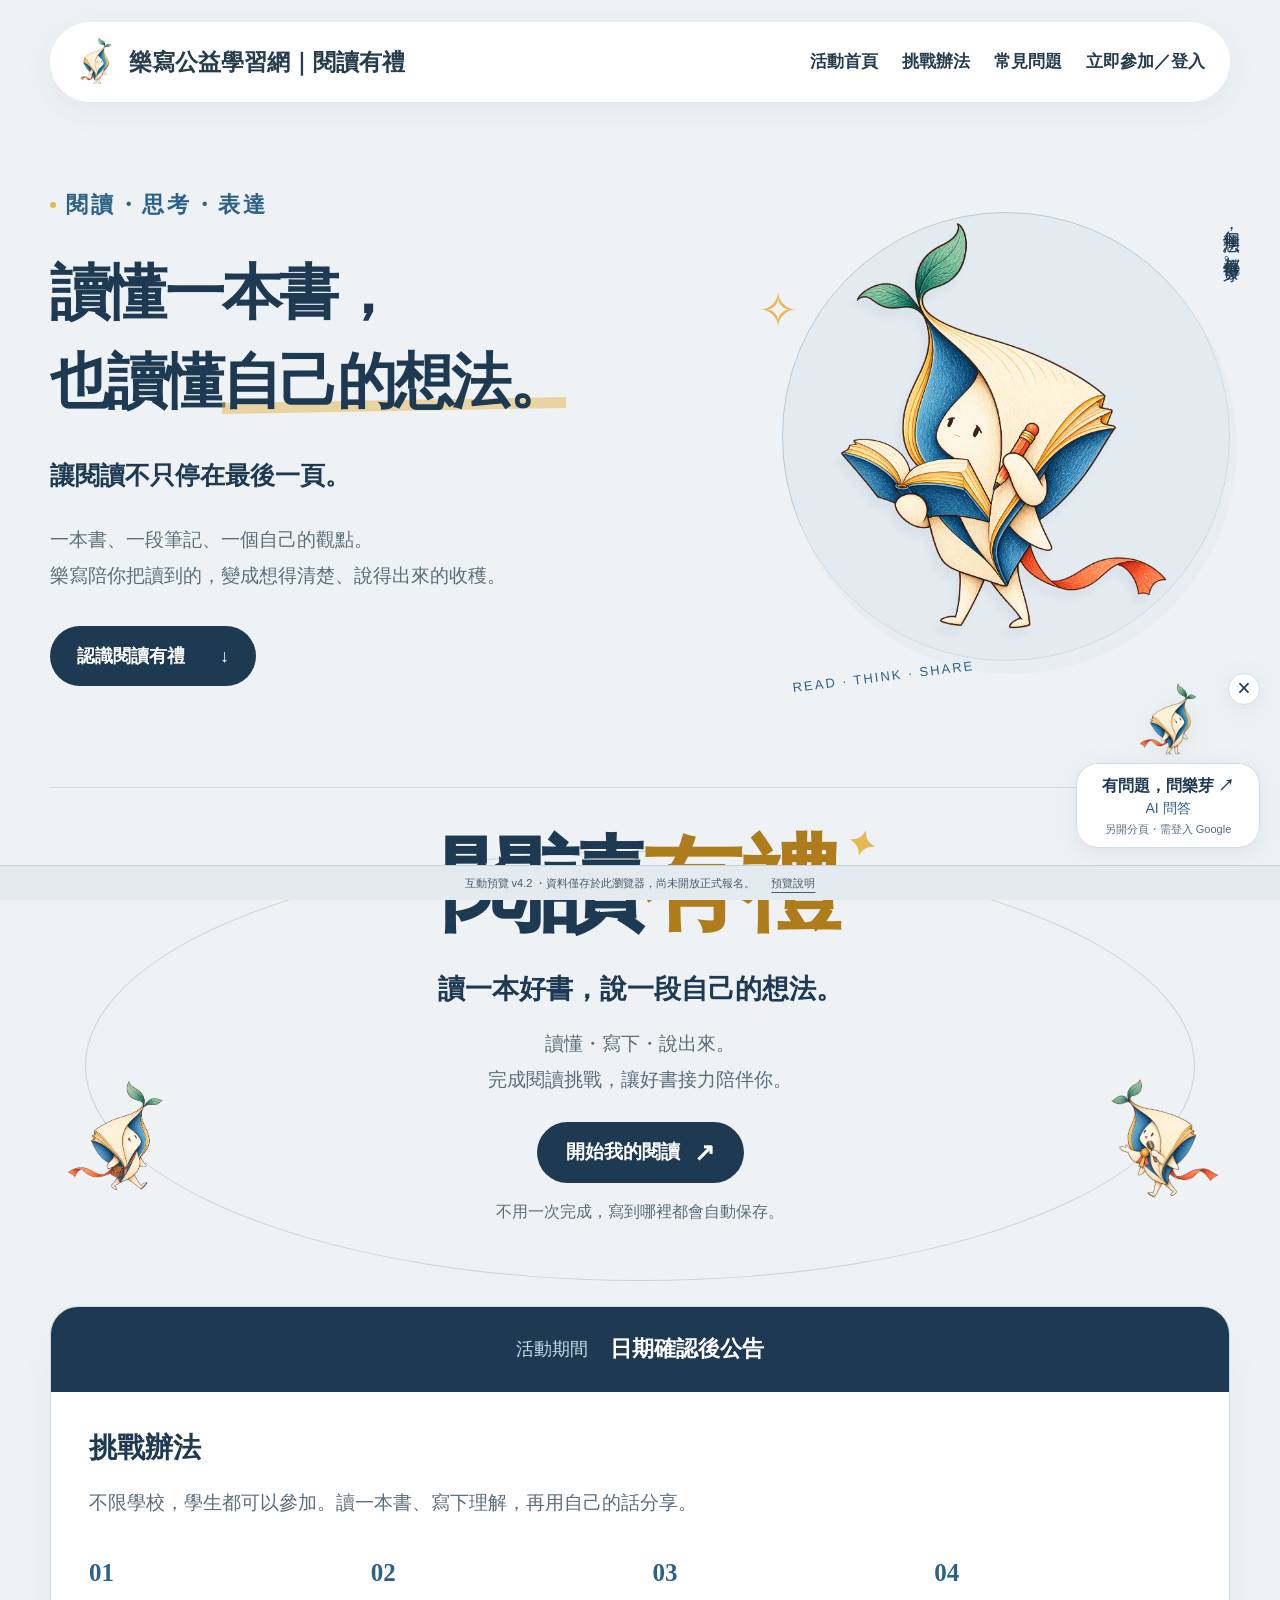
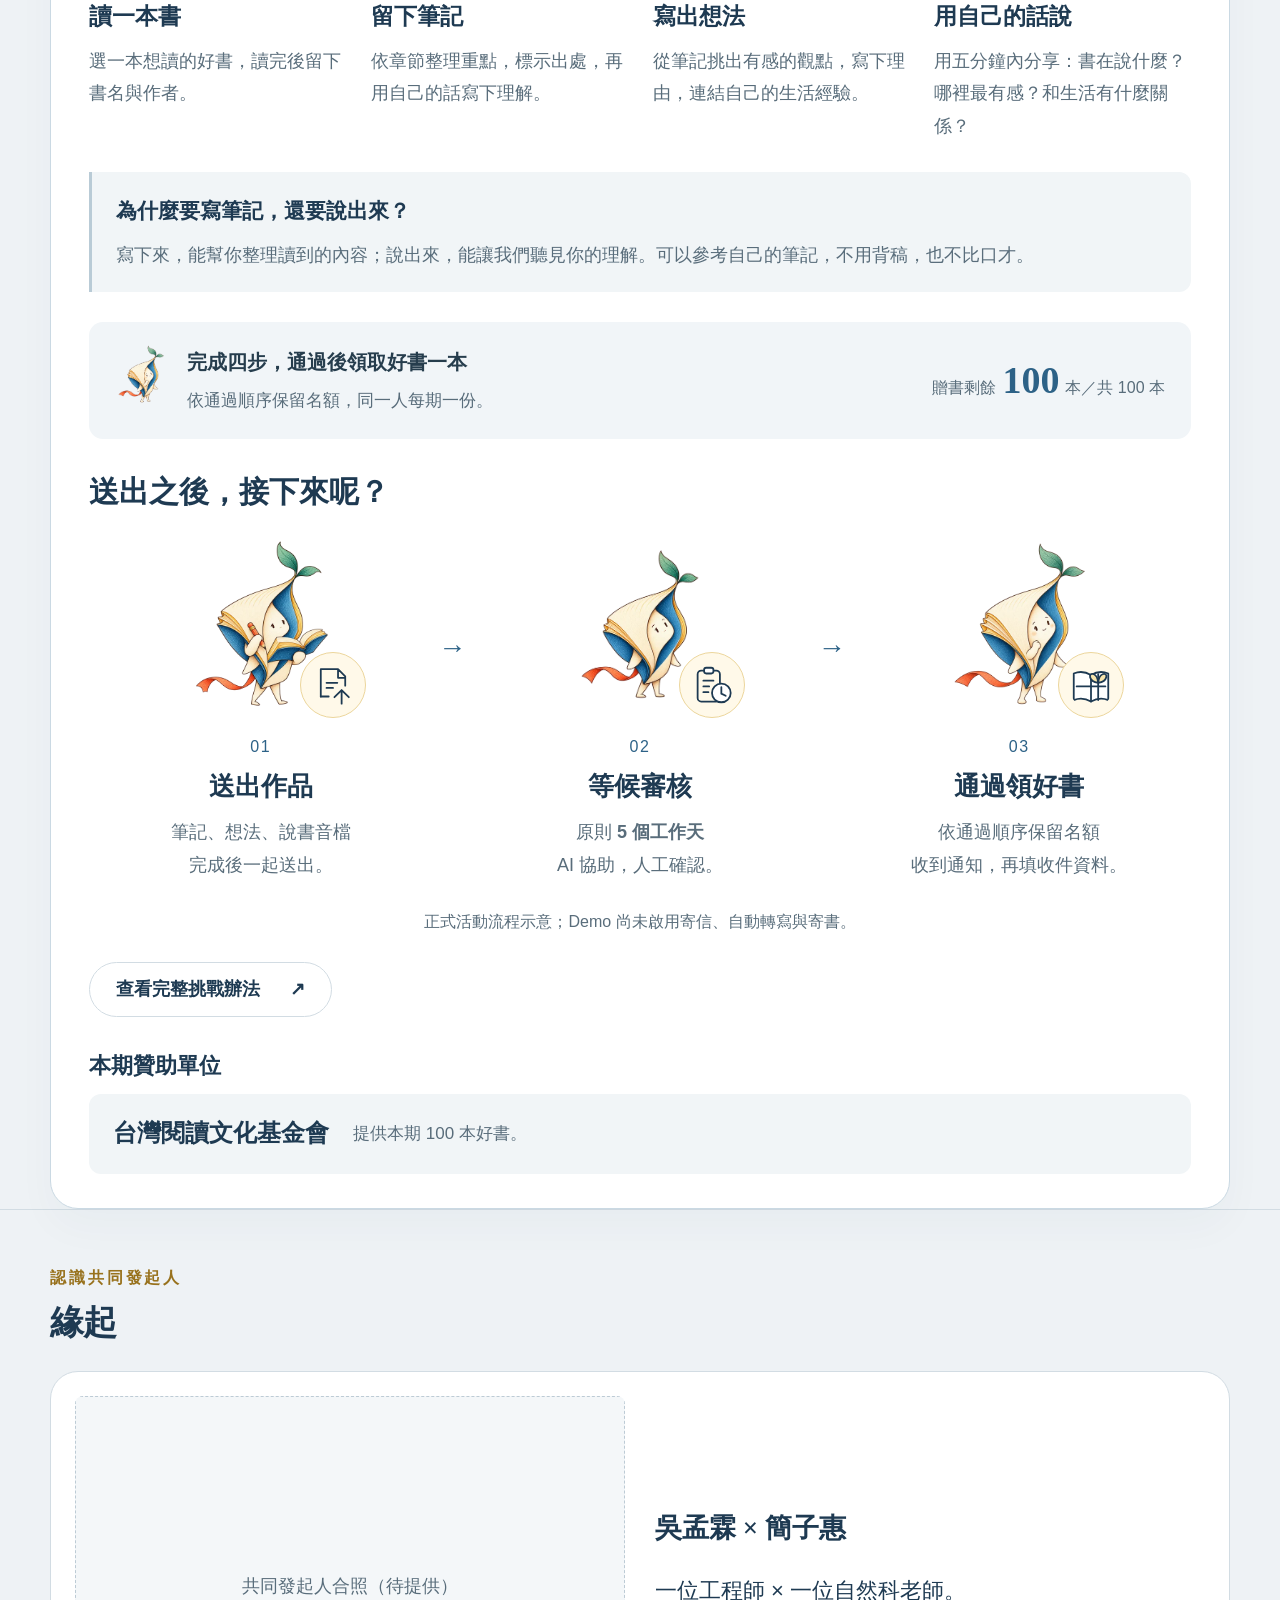
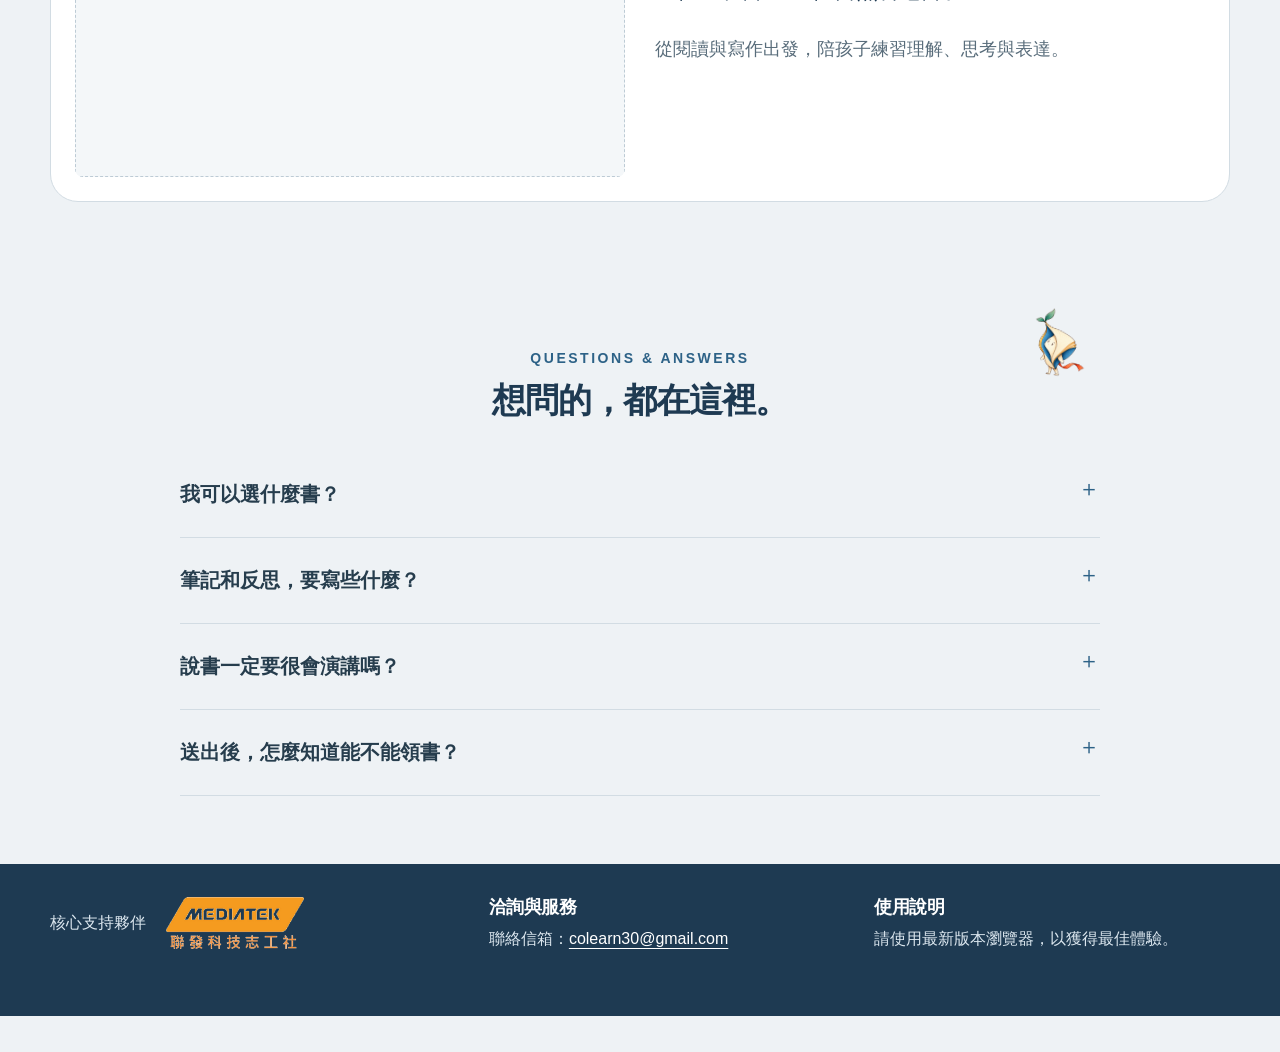
==== index.html @ 11ceb384 "Point Leya help to shared Gemini Gem" ====
<!doctype html><html lang="zh-Hant"><head><meta charset="utf-8"><meta name="viewport" content="width=device-width,initial-scale=1"><meta name="description" content="樂寫公益學習網，陪你讀一本書、留下筆記、整理想法，再用自己的話說出來。"><meta name="theme-color" content="#1E3A52"><title>讀懂一本書，也讀懂自己的想法｜樂寫公益學習網</title><link rel="icon" href="img/leya-front.png"><link rel="stylesheet" href="styles.css"><link rel="stylesheet" href="refinement.css?v=20260924-leya-help"></head><body class="simple-campaign brand-first"><a class="skip" href="#main">跳到主要內容</a><header class="site-header shell"><a class="brand" href="index.html"><img src="img/leya-front.png" alt=""><span class="brand-title">樂寫公益學習網<span class="brand-event">｜閱讀有禮</span></span></a><button class="menu-toggle" aria-controls="main-nav" aria-expanded="false" aria-label="開啟選單"><span></span><span></span></button><nav id="main-nav" aria-label="主要導覽"><a href="index.html">活動首頁</a><a href="challenge-rules.html">挑戰辦法</a><a href="index.html#faq">常見問題</a><a href="my-challenge.html">立即參加／登入</a></nav></header><main id="main" data-campaign>
<section class="brand-hero shell" aria-labelledby="brand-title">
<div class="brand-message"><p class="eyebrow"><span></span>閱讀・思考・表達</p>
<h1 id="brand-title"><span>讀懂一本書，</span><span>也讀懂<span class="brand-underline">自己的想法。</span></span></h1>
<p class="brand-lead">讓閱讀不只停在最後一頁。</p>
<p class="brand-description">一本書、一段筆記、一個自己的觀點。<br><span class="brand-description-phrase">樂寫陪你把讀到的，</span><span class="brand-description-phrase">變成想得清楚、說得出來的收穫。</span></p>
<a class="btn primary" href="#activity">認識閱讀有禮 <span aria-hidden="true">↓</span></a></div>
<div class="brand-illustration"><span class="brand-orbit" aria-hidden="true"></span><img src="img/notion/companion.png" alt="陪讀樂芽面向左邊，與你一起閱讀、思考"><span class="brand-art-note">每個想法，都值得發芽。</span><span class="brand-spark" aria-hidden="true">✧</span><span class="brand-art-caption">READ · THINK · SHARE</span></div>
</section>
<section class="simple-hero shell" id="activity" aria-labelledby="campaign-title">
<span class="restored-oval" aria-hidden="true"></span><div class="simple-intro">
<h2 id="campaign-title">閱讀<span class="gold-text">有禮</span><span class="title-star" aria-hidden="true">✦</span></h2><p class="hero-tagline" id="campaign-slogan"><span class="slogan-phrase">讀一本好書</span>，<wbr><span class="slogan-phrase">說一段自己的想法。</span></p>
<p class="hero-copy" id="campaign-intro">讀懂・寫下・說出來。完成閱讀挑戰，讓好書接力陪伴你。</p>
<a class="btn primary big" href="my-challenge.html">開始我的閱讀 <span class="arrow-circle" aria-hidden="true">↗</span></a>
<p class="micro"><span class="slogan-phrase">不用一次完成，</span><span class="slogan-phrase">寫到哪裡都會自動保存。</span></p></div>
<img class="simple-mascot" src="img/notion/talk.png" alt="" aria-hidden="true">
<img class="hero-companion" src="img/notion/step.png" alt="" aria-hidden="true">
<div class="activity-board">
<div class="board-period"><span>活動期間</span><strong id="campaign-period">日期確認後公告</strong></div>
<div class="board-main"><section id="how" class="board-section" aria-labelledby="rules-title"><h3 id="rules-title">挑戰辦法</h3><p class="rules-intro">不限學校，學生都可以參加。讀一本書、寫下理解，再用自己的話分享。</p><ol class="simple-steps" id="campaign-steps"><li><b>01</b><h4>讀一本書</h4><p>選一本想讀的好書，讀完後留下書名與作者。</p></li><li><b>02</b><h4>留下筆記</h4><p>依章節整理重點，標示出處，再用自己的話寫下理解。</p></li><li><b>03</b><h4>寫出想法</h4><p>從筆記挑出有感的觀點，寫下理由，連結自己的生活經驗。</p></li><li><b>04</b><h4>用自己的話說</h4><p>用五分鐘內分享：書在說什麼？哪裡最有感？和生活有什麼關係？</p></li></ol><aside class="reading-purpose"><h4>為什麼要寫筆記，還要說出來？</h4><p>寫下來，能幫你整理讀到的內容；說出來，能讓我們聽見你的理解。可以參考自己的筆記，不用背稿，也不比口才。</p></aside></section>
<div class="gift-line"><img class="gift-leya" src="img/notion/cheer.png" alt="" aria-hidden="true" loading="lazy"><div><strong>完成四步，通過後領取<span id="campaign-gift">好書一本</span></strong><p>依通過順序保留名額，同一人每期一份。</p></div><div class="gift-count" aria-live="polite" aria-atomic="true"><span>贈書剩餘</span><strong id="campaign-remaining" data-book-remaining>—</strong><span>本／共 <span id="campaign-capacity">—</span> 本</span></div></div>

<div class="challenge-terms" aria-label="審核、贈書與公平規則">
<section class="review-journey" aria-labelledby="journey-title"><h3 id="journey-title">送出之後，接下來呢？</h3>
<ol class="review-flow">
<li><div class="review-art"><img src="img/notion/companion-flow.webp" alt="" loading="eager" decoding="async"><svg class="review-symbol" viewBox="0 0 64 64" aria-hidden="true" fill="none" stroke="currentColor" stroke-width="2.5" stroke-linecap="round" stroke-linejoin="round"><path d="M15 48V10h24l10 10v13M39 10v12h10M23 29h15M23 36h9"/><path d="M34 49l10-10 10 10M44 39v19"/><path d="M15 48h11"/></svg></div><span class="review-number">01</span><h4>送出作品</h4><p>筆記、想法、說書音檔<br>完成後一起送出。</p></li>
<li><div class="review-art"><img src="img/notion/curious-flow.webp" alt="" loading="eager" decoding="async"><svg class="review-symbol" viewBox="0 0 64 64" aria-hidden="true" fill="none" stroke="currentColor" stroke-width="2.5" stroke-linecap="round" stroke-linejoin="round"><rect x="12" y="12" width="31" height="43" rx="5"/><rect x="21" y="8" width="13" height="8" rx="3" fill="#fff"/><path d="M20 26h14M20 34h8M20 42h7"/><circle cx="45" cy="43" r="13" fill="#fff"/><path d="M45 35v9l6 3"/></svg></div><span class="review-number">02</span><h4>等候審核</h4><p>原則 <strong><span id="review-days-summary">5</span> 個工作天</strong><br>AI 協助，人工確認。</p></li>
<li><div class="review-art"><img src="img/notion/cheer-flow.webp" alt="" loading="eager" decoding="async"><svg class="review-symbol" viewBox="0 0 64 64" aria-hidden="true" fill="none" stroke="currentColor" stroke-width="2.5" stroke-linecap="round" stroke-linejoin="round"><path d="M8 16q12-5 24 2 12-7 24-2v37q-12-5-24 2-12-7-24-2z" fill="#fff"/><path d="M32 18v37M12 34h40M42 17v36"/><path d="M42 29c-14-2-14-15-6-12 5 2 6 12 6 12s1-10 6-12c8-3 8 10-6 12z" fill="#f7e5ac"/></svg></div><span class="review-number">03</span><h4>通過領好書</h4><p>依通過順序保留名額<br>收到通知，再填收件資料。</p></li>
</ol><p id="rules-stock-status" class="quota-full-note" role="status" hidden>本期贈書名額已滿，通過者依序候補。</p>
<p class="terms-preview-note">正式活動流程示意；Demo 尚未啟用寄信、自動轉寫與寄書。</p></section>
<p class="rules-page-link"><a class="btn secondary" href="challenge-rules.html">查看完整挑戰辦法 <span aria-hidden="true">↗</span></a></p>
<section class="terms-section current-sponsor" aria-labelledby="sponsor-heading"><h3 id="sponsor-heading">本期贊助單位</h3><div class="gift-sponsor-card"><h4 id="gift-sponsor-title">台灣閱讀文化基金會</h4><p id="gift-sponsor-description">提供本期 100 本好書。</p><img id="gift-sponsor-logo" alt="本期贈書贊助單位標誌" hidden><div id="gift-sponsor-placeholder" hidden>贊助單位 Logo（待提供）</div></div></section></div>

</div></div></section>
<section class="founders-wrap founder-origin" id="about" aria-labelledby="story-title"><div class="shell"><p class="eyebrow">認識共同發起人</p><h2 id="story-title">緣起</h2><div class="founder-card"><div class="founder-image"><img id="founder-photo" alt="共同發起人合照" hidden><div id="founder-placeholder">共同發起人合照（待提供）</div></div><div class="founder-copy"><h3 class="founder-identity" id="founder-names">吳孟霖 × 簡子惠</h3><p class="story-lead" id="founder-intro">一位工程師 × 一位自然科老師。</p><p class="story-description">從閱讀與寫作出發，陪孩子練習理解、思考與表達。</p></div></div></div></section><section class="simple-faq shell" id="faq"><img class="faq-leya" src="img/notion/curious.png" alt="" aria-hidden="true" loading="lazy"><div class="section-heading centered"><p class="eyebrow">QUESTIONS & ANSWERS</p><h2>想問的，都在這裡。</h2></div>
<details class="faq"><summary>我可以選什麼書？</summary><div><p>先選一本你願意完整閱讀、能整理內容並分享想法的書。正式活動的選書範圍將在開放報名前公告。</p></div></details>
<details class="faq"><summary>筆記和反思，要寫些什麼？</summary><div><p>筆記請標示章節，用自己的話寫出重點；反思則說明你的看法、理由，以及它與生活的連結。重點是內容具體、能看出理解，而不是湊字數。</p></div></details>
<details class="faq"><summary>說書一定要很會演講嗎？</summary><div><p>不用。口述是為了確認你理解自己寫下的內容。可以參考自己的筆記，自然說明這本書在談什麼、你怎麼想，以及為什麼。</p></div></details>
<details class="faq"><summary>送出後，怎麼知道能不能領書？</summary><div><p>點右上方「立即參加／登入」，登入後就能查看結果。通過且取得名額後，才會出現領取資料表；需要補充時，依回饋修改後再次送出。</p><p>目前是流程預覽，尚未開放正式報名或寄送。</p></div></details>
</section></main><footer class="site-footer service-footer"><div class="shell footer-bottom"><div class="footer-brand-block"><span class="sponsor">核心支持夥伴 <img src="img/sponsor-mediatek.png" alt="聯發科技志工社"></span></div><section class="footer-service" aria-label="洽詢與服務"><h2>洽詢與服務</h2><p>聯絡信箱：<a href="mailto:colearn30@gmail.com">colearn30@gmail.com</a></p></section><section class="footer-browser" aria-label="使用說明"><h2>使用說明</h2><p>請使用最新版本瀏覽器，以獲得最佳體驗。</p></section></div></footer><aside class="leya-help" aria-label="樂芽 AI 問答"><button class="leya-help-close" type="button" aria-label="關閉樂芽問答入口">×</button><a href="https://gemini.google.com/gem/1J9F-RK3e5LfOx6elj3UGS3hObWHRdIkw?usp=sharing" target="_blank" rel="noopener noreferrer" aria-label="有問題，問樂芽：AI 問答（另開分頁，需登入 Google）"><img src="img/notion/curious-flow.webp" alt="" width="82" height="96"><span class="leya-help-bubble"><strong>有問題，問樂芽 ↗</strong><span>AI 問答</span><small>另開分頁・需登入 Google</small></span></a></aside><div class="preview-bar">互動預覽 v4.2 <span>・資料僅存於此瀏覽器，尚未開放正式報名。</span><a href="about-preview.html">預覽說明</a></div><div id="toast" class="toast" role="status" aria-live="polite"></div><script src="domain.js" defer></script><script src="campaign-settings.js?v=20260924-leya-help" defer></script><script src="community-settings.js?v=20260924-leya-help" defer></script><script src="app.js?v=20260924-leya-help" defer></script></body></html>
---- styles.css ----
:root{--paper:#eef2f5;--ink:#1e3a52;--blue:#2d6287;--gold:#e6b84f;--text:#263d4d;--muted:#596d7b;--line:#d2dce3;--white:#fff;--pale:#f7f9fa;--radius:22px;--serif:"Songti TC","Noto Serif TC","PMingLiU",serif;--sans:"PingFang TC","Noto Sans TC","Microsoft JhengHei",sans-serif}
*{box-sizing:border-box}html{scroll-behavior:smooth;scroll-padding-top:125px}body{margin:0;background:var(--paper);color:var(--text);font:16px/1.8 var(--sans);padding-bottom:36px}a{color:inherit;text-underline-offset:5px}button,input,textarea,select{font:inherit}button,a,input,textarea,select,summary{-webkit-tap-highlight-color:transparent}button{cursor:pointer}button:disabled{cursor:not-allowed;opacity:.55}img{display:block;max-width:100%}h1,h2,h3,p{margin:0}h1,h2,h3{color:var(--ink)}h1,h2{font-family:var(--serif);font-weight:800;line-height:1.38}h1{font-size:clamp(36px,4.9vw,64px);letter-spacing:-.045em}h2{font-size:clamp(28px,3vw,40px);letter-spacing:-.03em}h3{font-size:20px;line-height:1.6}p+p{margin-top:14px}p{color:var(--muted)}.shell{width:min(1180px,calc(100% - 64px));margin-inline:auto}.narrow{max-width:860px}.skip{position:fixed;left:16px;top:-100px;background:var(--ink);color:white;padding:10px;z-index:100}.skip:focus{top:12px}:focus-visible{outline:3px solid #b27c10;outline-offset:4px} [hidden]{display:none!important}.site-header{position:relative;z-index:20;margin-top:22px;padding:12px 26px;display:flex;align-items:center;justify-content:space-between;gap:20px;background:rgba(255,255,255,.96);border:1px solid #fff;border-radius:80px;box-shadow:0 8px 32px #243a5110}.brand{display:flex;align-items:center;gap:12px;text-decoration:none;font-family:var(--serif);font-size:26px;font-weight:800;line-height:1.3;white-space:nowrap}.brand img{width:42px;height:54px;object-fit:contain}.brand-small{font-family:var(--sans);font-size:14px;font-weight:500;display:inline-block;margin-left:10px;letter-spacing:.06em}#main-nav{display:flex;align-items:center;gap:30px}#main-nav a{text-decoration:none;font-size:14px;font-weight:600;white-space:nowrap}#main-nav a:hover,#main-nav a[aria-current]{color:var(--blue)}#main-nav a[aria-current]:not(.nav-cta)::after{content:"";display:block;width:18px;height:3px;background:var(--gold);margin:3px auto -6px;border-radius:3px}#main-nav .nav-cta{padding:12px 22px;border-radius:40px;background:var(--ink);color:white;display:flex;gap:26px;align-items:center}.menu-toggle{display:none;border:0;background:var(--paper);border-radius:50%;width:44px;height:44px;padding:13px}.menu-toggle span{display:block;height:2px;width:18px;background:var(--ink);margin:5px 0}.eyebrow{font-family:var(--sans);font-size:11px;font-weight:700;letter-spacing:.18em;line-height:1.6;color:var(--blue);margin-bottom:22px;display:flex;align-items:center;gap:10px}.eyebrow>span:empty{width:6px;height:6px;border-radius:50%;background:var(--gold)}.home-hero{display:grid;grid-template-columns:1.15fr 1fr;gap:36px;align-items:center;min-height:645px;padding-block:68px 74px}.home-hero h1{margin-bottom:24px}.brush{position:relative;white-space:nowrap}.brush::after{content:"";position:absolute;left:0;right:0;bottom:2px;height:12px;background:var(--gold);opacity:.45;z-index:-1;transform:rotate(-1deg)}.lead{font-size:22px;color:var(--ink);margin-bottom:18px;font-weight:500}.intro{font-size:15px;line-height:2}.actions{display:flex;flex-wrap:wrap;align-items:center;gap:22px;margin-top:30px}.btn{display:inline-flex;align-items:center;justify-content:center;gap:30px;min-height:52px;padding:13px 26px;border:1px solid transparent;border-radius:40px;font-size:15px;line-height:1.5;text-decoration:none;font-weight:650;transition:background .18s,transform .18s}.btn:hover:not(:disabled){transform:translateY(-2px)}.primary{background:var(--ink);color:#fff}.primary:hover{background:var(--blue)}.secondary{background:white;border-color:var(--line);color:var(--ink)}.text-link{font-size:14px;font-weight:600;text-decoration:none;border-bottom:1px solid #9aadb9;padding-bottom:3px;display:inline-block}.hero-art{position:relative;isolation:isolate;min-height:455px;display:flex;align-items:center;justify-content:center}.hero-art>img{width:342px;max-height:450px;object-fit:contain;transform:rotate(-6deg);z-index:2;filter:drop-shadow(10px 18px 4px #1e3a520d)}.orbit{position:absolute;border-radius:50%;z-index:-1}.orbit-one{background:#e3ebf0;width:410px;height:410px;bottom:16px;right:10px}.orbit-two{width:385px;height:385px;border:1px solid #b9cbd6;right:32px;top:28px;transform:rotate(-15deg)}.art-label{position:absolute;right:0;top:24px;font-size:13px;letter-spacing:.08em;writing-mode:vertical-rl}.art-stamp{position:absolute;left:28px;bottom:0;font-size:10px;letter-spacing:.2em;color:var(--blue);transform:rotate(-7deg)}.spark{color:var(--gold);font-size:42px;position:absolute}.s1{left:20px;top:50px}.s2{right:30px;bottom:44px;font-size:24px}.belief-strip{background:var(--ink);color:white;padding:22px 0;font-size:14px;letter-spacing:.04em}.belief-strip .shell{display:flex;justify-content:space-between;gap:24px}.belief-strip i{font-style:normal;color:var(--gold);margin:0 15px}.section{padding-block:88px}.section-heading{display:flex;align-items:flex-end;justify-content:space-between;gap:40px;margin-bottom:40px}.section-heading p:not(.eyebrow){font-size:15px}.section-heading .eyebrow{margin-bottom:14px}.value-grid{display:grid;grid-template-columns:repeat(3,1fr);gap:32px}.value-grid article{padding:28px 0 10px;border-top:1px solid #bdccd7}.value-grid article>span{font-family:var(--serif);font-size:18px;color:var(--blue)}.value-grid h3{margin:18px 0 10px;font-family:var(--serif);font-size:26px}.value-grid p{font-size:15px;max-width:300px}.feature-wrap{background:#fff;padding:40px 0}.feature{display:grid;grid-template-columns:1fr 1.1fr;align-items:center;gap:70px}.feature h2{margin-bottom:22px}.feature p:not(.eyebrow){max-width:530px;margin-bottom:26px}.feature-art{height:370px;position:relative;display:flex;justify-content:center;align-items:center;background:var(--paper);border-radius:50% 50% 40% 40%;margin:22px 40px}.feature-art img{height:320px;width:auto;object-fit:contain}.small-seal{position:absolute;right:-20px;bottom:22px;background:var(--gold);color:var(--ink);font-family:var(--serif);line-height:1.6;border-radius:50%;padding:20px;font-size:15px;transform:rotate(10deg)}.origin{display:grid;grid-template-columns:1fr 1.2fr;gap:65px}.origin .large-copy{color:var(--ink);font-size:24px;font-family:var(--serif);line-height:1.8}.origin .text-link{margin-top:24px}.site-footer{background:var(--ink);color:#fff;padding:44px 0 24px}.footer-top{display:flex;justify-content:space-between;gap:40px;padding-bottom:35px}.footer-brand{font-size:22px}.footer-top p{color:#c6d2dc;font-size:13px;margin-top:12px}.footer-links{display:grid;grid-template-columns:repeat(2,auto);gap:10px 28px;align-content:center;font-size:13px}.footer-links a{text-decoration:none;color:#d7e0e7}.footer-bottom{border-top:1px solid #ffffff25;padding-top:22px;display:flex;justify-content:space-between;align-items:center;font-size:11px;color:#c6d2dc;gap:20px}.sponsor{display:flex;align-items:center;gap:14px}.sponsor img{width:90px;max-height:38px;object-fit:contain;background:#fff;border-radius:4px;padding:4px}.preview-bar{position:fixed;bottom:0;left:0;right:0;z-index:40;background:#e4ebf0;border-top:1px solid #c2d0da;color:#475b6a;text-align:center;font-size:11px;padding:7px 16px}.preview-bar a{margin-left:16px}.campaign-hero{position:relative;isolation:isolate;text-align:center;min-height:620px;padding-block:66px 58px;overflow:hidden}.campaign-center{position:relative;z-index:3}.campaign-center .eyebrow{justify-content:center}.campaign-hero h1{font-family:var(--serif);font-size:clamp(72px,9vw,122px);line-height:1.22;letter-spacing:.02em;color:var(--ink);position:relative;display:inline-block}.gold-text{color:#aa7820}.title-star{position:absolute;font-family:var(--sans);color:var(--gold);font-size:38px;right:-38px;top:0;transform:rotate(16deg)}.campaign-tagline{font-size:26px;font-weight:650;color:var(--ink);margin-top:20px!important}.campaign-intro{font-size:15px;margin-top:15px!important;line-height:1.9}.big{font-size:17px;min-height:62px;padding:15px 30px;gap:45px}.campaign-center .btn{margin-top:26px}.arrow-circle{border-radius:50%;background:#fff;color:var(--ink);width:29px;height:29px;display:grid;place-items:center}.micro{font-size:12px;margin-top:14px!important}.campaign-character{position:absolute;width:200px;bottom:50px;z-index:1;filter:drop-shadow(0 10px 0 #233e530a)}.campaign-character.left{left:15px;transform:rotate(-9deg);width:205px}.campaign-character.right{right:10px;transform:rotate(8deg);width:210px}.campaign-ring{position:absolute;bottom:10px;left:50%;transform:translateX(-50%);width:800px;height:550px;border:1px solid #ccd8e0;border-radius:50%;z-index:-1;background:radial-gradient(ellipse at center,#fff5 0%,transparent 65%)}.section-nav{border-top:1px solid var(--line);border-bottom:1px solid var(--line);display:flex;align-items:center;justify-content:center;gap:0;padding:17px 0}.section-nav a{text-decoration:none;font-size:14px;font-weight:600;padding:0 45px;border-right:1px solid var(--line)}.section-nav a:last-child{border:0}.centered{display:block;text-align:center}.centered .eyebrow{justify-content:center}.centered p{margin-top:12px}.reading-steps{padding:0;margin:48px 0 30px;list-style:none;display:grid;grid-template-columns:repeat(4,1fr);gap:20px}.reading-steps li{background:white;padding:28px 24px;border-radius:var(--radius);position:relative;box-shadow:0 5px 20px #1e3a5204}.step-number{font:15px var(--serif);color:#627d91;position:absolute;right:22px;top:22px}.step-icon{width:48px;height:48px;background:#edf2f5;border-radius:50%;display:grid;place-items:center;font-size:26px;color:var(--blue);margin-bottom:22px}.reading-steps li:last-child .step-icon{background:#faf0d9;color:#997019}.reading-steps h3{font-family:var(--serif);font-size:23px;margin-bottom:12px}.reading-steps p{font-size:14px}.flow-finish{display:flex;justify-content:center;align-items:center;gap:20px;color:var(--muted);font-size:14px}.flow-finish b{font-weight:400;color:#91a5b4}.finish-gift{color:var(--ink);background:#f6e7bd;padding:6px 16px;border-radius:30px;font-weight:600}.rules-wrap{background:#e4ebf0;padding:64px 0}.rules-card{background:white;border-radius:26px;overflow:hidden;box-shadow:0 8px 35px #1e3a5205}.rules-head{padding:36px 42px;background:var(--ink);display:flex;justify-content:space-between;align-items:center;gap:20px}.rules-head h2{color:white;font-size:32px}.rules-head .eyebrow{color:#adc7d9;margin-bottom:8px}.status-pill{display:inline-block;white-space:nowrap;border:1px solid #a2b6c5;color:var(--ink);font-size:12px;border-radius:30px;padding:5px 14px;font-weight:600}.rules-head .status-pill{color:#f4db9c;border-color:#f4db9c70}.rules-body{padding:38px 42px;display:grid;grid-template-columns:1.15fr 1fr;gap:60px}.rules-body h3{margin-bottom:15px}.rules-body p,.check-list{font-size:14px}.check-list{padding:0;list-style:none;line-height:2.2;margin:20px 0 0}.check-list li:before{content:"✓";margin-right:12px;color:#7f671e;font-weight:700}.activity-meta{margin:0;font-size:14px}.activity-meta>div{display:grid;grid-template-columns:115px 1fr;gap:12px;padding:13px 0;border-bottom:1px solid var(--line)}.activity-meta>div:first-child{padding-top:0}.activity-meta dt{color:var(--muted)}.activity-meta dd{margin:0;font-weight:600}.activity-meta dd span{display:block;font-size:11px;font-weight:400;color:var(--muted);margin-top:3px}.rules-note{margin:0 42px 30px;font-size:12px;border-top:1px solid var(--line);padding-top:20px}.review-grid{display:grid;grid-template-columns:repeat(3,1fr);gap:40px}.review-grid article{border-top:2px solid #cbd8e1;padding-top:22px}.review-grid .label{font-size:12px;color:var(--blue)}.review-grid h3{font-size:19px;margin:17px 0 14px}.review-grid p{font-size:14px}.faq-wrap{background:#fff;padding:80px 0}.faq-layout{display:grid;grid-template-columns:.65fr 1fr;gap:90px}.faq-title img{height:205px;margin:38px 0 0 15px;opacity:.9}.faq-title p:not(.eyebrow){font-size:14px;margin-top:18px}.faq-category{font-size:14px;color:var(--blue);margin:28px 0 5px}.faq-category:first-child{margin-top:0}.faq{border-bottom:1px solid var(--line)}.faq summary{cursor:pointer;list-style:none;padding:20px 34px 20px 0;font-size:15px;font-weight:600;position:relative}.faq summary::-webkit-details-marker{display:none}.faq summary::after{content:"＋";position:absolute;right:0;top:17px;color:var(--blue);font-size:22px;font-weight:400}.faq[open] summary::after{content:"−"}.faq>div{padding:0 22px 22px 0;font-size:14px;line-height:1.95}.closing{padding:80px 0;text-align:center}.closing .eyebrow{justify-content:center}.closing .btn{margin-top:30px}.mobile-only{display:none}.access-layout{display:grid;grid-template-columns:1fr 1fr;gap:90px;align-items:center;padding-block:70px 100px}.access-intro h1{font-size:45px}.access-intro>p:not(.eyebrow){margin-top:24px}.access-intro>img{height:200px;object-fit:contain;margin:28px 0 0 20px}.panel{background:#fff;border:1px solid #d8e1e7;border-radius:var(--radius);padding:34px;margin-bottom:24px}.panel h2{font-size:29px;margin-bottom:15px}.panel>p{font-size:14px;margin-bottom:24px}.access-card{padding:38px}.access-card h2{margin:20px 0 15px}.access-card form{margin-top:26px}.access-card .text-link{margin-top:22px}label:not(.checkbox){display:block;font-size:14px;font-weight:600;margin:22px 0 8px}input:not([type=checkbox]),textarea,select{width:100%;padding:12px 14px;border:1px solid #bccbd6;border-radius:10px;background:#fbfcfd;color:var(--ink);line-height:1.7}input[type=file]{font-size:13px;background:#f5f8fa}input[type=file]::file-selector-button{font:inherit;padding:6px 12px;border:0;border-radius:6px;background:var(--ink);color:#fff;margin-right:12px;cursor:pointer}textarea{resize:vertical;min-height:90px}input[type=checkbox]{accent-color:var(--blue);width:18px;height:18px;flex:0 0 18px;margin:4px 0 0}.checkbox{display:flex;align-items:flex-start;gap:11px;font-size:14px;margin:24px 0}.required,.optional{font-size:10px;color:var(--muted);margin-left:8px;font-weight:400}.field-help{font-size:12px!important;color:var(--muted);margin-top:8px}.full{width:100%;margin-top:24px}.info-note{background:#edf3f7;border-left:3px solid #8ba8bc;padding:15px 18px;border-radius:0 10px 10px 0;font-size:13px;color:#516a7b;margin-top:24px}.workspace-head{display:flex;justify-content:space-between;align-items:flex-end;gap:24px;padding-block:50px 32px}.workspace-head h1{font-size:40px;margin-bottom:14px}.workspace-head .eyebrow{margin-bottom:12px}.workspace-head p{font-size:14px}.workspace-grid{display:grid;grid-template-columns:245px 1fr;gap:32px;padding-bottom:60px}.workspace-sidebar{align-self:start;position:sticky;top:25px}.step-nav{list-style:none;padding:0;margin:0}.step-nav li{margin-bottom:8px}.step-nav button{border:0;border-radius:12px;background:transparent;color:var(--muted);width:100%;text-align:left;padding:16px;font-size:15px;font-weight:600}.step-nav button span{display:inline-grid;place-items:center;font-size:12px;width:30px;height:30px;border-radius:50%;background:#dfe7ec;margin-right:10px}.step-nav button[aria-current=step]{background:var(--ink);color:white}.step-nav button[aria-current=step] span{background:#fff2;color:#fff}.step-nav button.complete:not([aria-current]) span{background:#dce9df;color:#40614b}.progress-box{padding:24px 14px;font-size:12px;border-top:1px solid var(--line);margin:24px 0}.progress-box p{font-size:11px;margin-top:8px}.progress-box progress{display:block;width:100%;height:5px;margin-top:12px;accent-color:var(--blue)}.workspace-sidebar>.text-link{margin-left:14px;font-size:12px}.form-step>h2{outline:0}.form-step>.eyebrow{margin-bottom:16px}.form-actions{display:flex;align-items:center;justify-content:space-between;flex-wrap:wrap;gap:18px;margin-top:32px;padding-top:26px;border-top:1px solid var(--line)}.form-actions .btn{font-size:14px;padding:12px 20px}.prompt-box{border-radius:12px;padding:20px;background:#f7f4e9;font-size:13px;margin:22px 0}.prompt-box p{font-size:13px;margin-top:5px}.note-item{border-left:3px solid #cfdee8;padding-left:20px;margin:30px 0}.note-item h3{font-size:15px}.speaking-prompts{display:flex;flex-wrap:wrap;gap:10px;margin:22px 0}.speaking-prompts span{background:#f1f5f8;padding:7px 13px;border-radius:24px;font-size:12px}.recorder{padding:24px;background:var(--paper);border-radius:15px;display:flex;align-items:center;gap:18px;flex-wrap:wrap}.record-icon{font-size:36px;color:var(--blue)}.recorder strong{font-size:15px}.recorder p{font-size:12px}.recorder .actions{margin-top:10px;width:100%;gap:12px}.recorder .btn{font-size:13px;min-height:44px;padding:10px 20px}.error-box{border:1px solid #c6877d;background:#fdf0ed;color:#863f32;padding:16px 20px;font-size:14px;border-radius:10px;margin-block:16px}.toast{position:fixed;bottom:60px;left:50%;transform:translateX(-50%);padding:13px 23px;background:var(--ink);color:#fff;border-radius:12px;box-shadow:0 8px 40px #0002;z-index:50;display:none;font-size:14px;max-width:90vw}.toast.show{display:block}.status-line{display:flex;align-items:center;gap:15px;flex-wrap:wrap;margin:15px 0}.tag{display:inline-block;padding:5px 12px;border-radius:30px;background:#edf2f5;color:var(--blue);font-size:12px;font-weight:600}.tag.good{background:#e7f0e9;color:#355f43}.tag.warn{background:#fff0cc;color:#76590d}.feedback{padding:18px;background:#f6f8fa;border-radius:10px;margin:18px 0;white-space:pre-wrap;font-size:14px}.status-panel p{font-size:14px}.status-panel .text-link{margin-top:20px}.history{font-size:12px;color:var(--muted);padding-left:20px}.history li{margin-block:8px}audio{width:100%;margin-top:20px}.admin-workspace{padding-bottom:70px}.admin-workspace>.info-note{margin-top:0}.admin-stats{display:grid;grid-template-columns:repeat(4,1fr);gap:18px;margin:28px 0}.stat{background:white;padding:20px 24px;border-radius:15px}.stat strong{font-size:30px;display:block;color:var(--ink)}.stat span{font-size:12px;color:var(--muted)}.admin-toolbar{display:flex;align-items:end;gap:24px;margin-bottom:24px}.admin-toolbar label{margin:0!important;flex:1;max-width:300px}.admin-toolbar select{margin-top:8px}.review-record header{display:flex;align-items:center;justify-content:space-between;gap:25px;margin-bottom:22px}.review-record h2{margin-bottom:4px}.review-record .record-meta{font-size:12px;color:var(--muted)}.record-body{display:grid;grid-template-columns:1.15fr 1fr;gap:28px}.record-body h3{font-size:16px;margin:20px 0 8px}.record-body .content-text{white-space:pre-wrap;overflow-wrap:anywhere;font-size:14px}.review-controls{background:var(--pale);padding:22px;border-radius:14px}.review-controls label:first-child{margin-top:0}.review-controls .btn{font-size:13px;margin-top:14px;padding:12px 18px}.review-controls .actions{gap:10px;margin-top:4px}.integration-note{margin-top:38px}.empty-state{text-align:center;padding:65px 20px;border:1px dashed #b6c8d5;border-radius:20px}.empty-state img{height:120px;margin:0 auto 20px}.empty-state p{margin:12px 0 25px}.quota-settings{display:flex;align-items:end;gap:15px;background:#fff;padding:20px 24px;border-radius:15px;margin-bottom:24px;flex-wrap:wrap}.quota-settings label{margin:0!important}.quota-settings input{max-width:150px;margin-top:8px}.pipeline{display:flex;gap:8px;flex-wrap:wrap;margin:18px 0}.pipeline span{font-size:11px;background:#f0f3f5;border-radius:5px;padding:4px 9px;color:#60727f}.pipeline .pending{border:1px dashed #b8c7d1}.rank-label{font-size:19px;color:var(--ink);font-weight:600}
@media(min-width:1500px){.home-hero{min-height:700px}.campaign-hero{min-height:655px}.campaign-character.left{left:50px}.campaign-character.right{right:40px}}
@media(max-width:1000px){.shell{width:calc(100% - 44px)}#main-nav{gap:20px}.brand-small{display:block;font-size:10px;margin:3px 0 0}.brand{font-size:24px}.home-hero{gap:20px;min-height:575px}.hero-art{min-height:375px}.hero-art>img{width:290px}.orbit-one{width:320px;height:320px}.orbit-two{width:300px;height:300px}.home-hero h1{font-size:47px}.intro{font-size:14px}.home-hero .actions{gap:16px}.home-hero .text-link{font-size:12px}.campaign-character{opacity:.8}.campaign-character.left{width:155px;left:-15px}.campaign-character.right{width:160px;right:-15px}.campaign-hero h1{font-size:100px}.reading-steps{gap:12px}.reading-steps li{padding:25px 20px}.reading-steps h3{font-size:20px}.rules-body{gap:32px}.faq-layout{gap:50px}.access-layout{gap:45px}.workspace-grid{grid-template-columns:205px 1fr;gap:22px}.step-nav button{font-size:13px;padding:13px 10px}.panel{padding:28px}.record-body{grid-template-columns:1fr}.feature{gap:40px}.feature-art{margin-inline:10px}.section-nav a{padding-inline:30px}}
@media(max-width:760px){html{scroll-padding-top:25px}.shell{width:calc(100% - 36px)}.site-header{margin-top:12px;padding:10px 16px;border-radius:28px}.brand img{width:31px;height:41px}.brand{font-size:23px;gap:10px}.brand-small{display:inline-block;margin-left:8px;font-size:12px}.menu-toggle{display:block;flex-shrink:0}#main-nav{display:none;position:absolute;left:0;right:0;top:74px;background:#fff;padding:20px;border:1px solid var(--line);border-radius:20px;box-shadow:0 16px 20px #1e3a5212}#main-nav.open{display:flex;flex-direction:column;align-items:stretch;gap:8px}#main-nav a{padding:10px}#main-nav .nav-cta{justify-content:space-between}#main-nav a[aria-current]:not(.nav-cta)::after{display:none}.home-hero{display:flex;flex-direction:column;gap:30px;padding:48px 0 30px;min-height:0;align-items:stretch}.home-hero h1{font-size:clamp(34px,7.5vw,53px);line-height:1.5;letter-spacing:-.04em}.eyebrow{font-size:10px;margin-bottom:20px}.lead{font-size:20px}.intro{font-size:14px;line-height:2}.actions{gap:18px;margin-top:25px}.home-hero .btn{font-size:14px;padding:13px 21px}.hero-art{min-height:325px;margin:0 30px}.hero-art>img{height:310px;width:240px}.orbit-one{width:285px;height:285px;bottom:5px;right:50%;transform:translateX(50%)}.orbit-two{width:270px;height:270px;right:50%;top:15px;transform:translateX(50%)}.s1{left:8px;top:16px}.s2{right:4px;bottom:25px}.art-label{right:-8px;top:28px;font-size:11px}.art-stamp{left:0;bottom:1px;font-size:8px}.belief-strip{padding:20px 0}.belief-strip .shell{display:block;text-align:center;font-size:12px}.belief-strip .shell>span{display:block}.belief-strip .shell>span+span{font-size:11px;margin-top:6px;color:#cfdae2}.section{padding-block:55px}.section-heading{display:block;margin-bottom:28px}.section-heading>p{margin-top:20px}.section-heading h2{font-size:31px}.value-grid{grid-template-columns:1fr;gap:24px}.value-grid article{display:grid;grid-template-columns:30px 1fr;gap:12px 16px;padding:20px 0 0}.value-grid article>span{padding-top:7px}.value-grid h3{margin:0;font-size:24px}.value-grid p{grid-column:2;max-width:none;font-size:14px}.feature-wrap{padding:40px 0}.feature{display:flex;flex-direction:column;gap:20px}.feature>div:last-child{width:100%}.feature h2{font-size:31px}.feature-art{width:270px;height:265px;margin:0 auto 20px}.feature-art img{height:255px}.small-seal{font-size:12px;padding:16px;right:-18px;bottom:12px}.origin{display:block}.origin>div+div{margin-top:25px}.origin .large-copy{font-size:22px}.origin p{font-size:14px}.footer-top{display:block;padding-bottom:25px}.footer-links{display:flex;flex-wrap:wrap;gap:12px 22px;margin-top:26px;font-size:11px}.footer-bottom{align-items:flex-start;flex-direction:column;gap:17px}.footer-brand{font-size:20px}.preview-bar{font-size:10px;text-align:left;padding:7px 12px}.preview-bar>span{display:none}.preview-bar a{float:right}.campaign-hero{padding-block:43px 25px;min-height:625px}.campaign-hero h1{font-size:clamp(68px,16vw,96px)}.title-star{font-size:24px;right:-20px;top:-8px}.campaign-center .eyebrow{font-size:9px;margin-bottom:18px}.campaign-tagline{font-size:23px;line-height:1.6;margin-top:18px!important}.mobile-only{display:block}.campaign-intro{font-size:13px;margin-top:15px!important}.campaign-center .btn{margin-top:22px;min-height:57px;font-size:16px;padding:13px 27px;gap:38px}.micro{font-size:10px}.campaign-character.left{width:120px;left:30px;bottom:10px}.campaign-character.right{width:117px;right:30px;bottom:9px}.campaign-ring{width:430px;height:420px;bottom:-35px}.section-nav{padding:15px 0}.section-nav a{font-size:11px;padding:0 12px;white-space:nowrap}.centered h2{font-size:31px}.centered p:not(.eyebrow){font-size:13px}.reading-steps{grid-template-columns:1fr 1fr;gap:12px;margin-top:30px}.reading-steps li{padding:23px 18px}.step-icon{width:40px;height:40px;font-size:24px;margin-bottom:16px}.step-number{font-size:12px;top:20px;right:16px}.reading-steps h3{font-size:20px;margin-bottom:8px}.reading-steps p{font-size:12px}.flow-finish{gap:10px;font-size:11px;flex-wrap:wrap}.finish-gift{padding:6px 12px}.rules-wrap{padding:35px 0}.rules-head{padding:25px 23px;align-items:flex-start;flex-direction:column;gap:18px}.rules-head h2{font-size:27px}.rules-body{padding:25px 23px;display:block}.rules-body h3{font-size:18px}.rules-body p,.check-list{font-size:13px}.activity-meta{margin-top:28px;font-size:13px}.activity-meta>div:first-child{padding-top:13px;border-top:1px solid var(--line)}.activity-meta>div{grid-template-columns:105px 1fr}.rules-note{margin:0 23px 25px;font-size:11px}.review-grid{display:block}.review-grid article{margin-top:26px;padding-top:18px}.review-grid h3{font-size:19px;margin:10px 0}.review-grid p{font-size:13px}.faq-wrap{padding:50px 0}.faq-layout{display:block}.faq-title{margin-bottom:32px;position:relative;min-height:145px}.faq-title h2{font-size:30px}.faq-title p:not(.eyebrow){font-size:12px;margin-top:12px}.faq-title img{position:absolute;right:8px;bottom:0;height:115px;margin:0;opacity:.75}.faq-title .eyebrow{font-size:9px}.faq summary{font-size:14px;padding-block:18px}.faq>div{font-size:13px}.faq-category{font-size:12px;margin-top:24px}.closing{padding:50px 0}.closing h2{font-size:26px}.closing .btn{font-size:15px;min-height:52px;margin-top:24px}.access-layout{display:block;padding:42px 0}.access-intro{position:relative}.access-intro h1{font-size:33px}.access-intro>p:not(.eyebrow){font-size:14px}.access-intro>img{height:105px;position:absolute;right:0;bottom:0;margin:0}.access-card{padding:26px;margin-top:30px}.panel h2{font-size:26px}.workspace-head{display:block;padding-top:38px}.workspace-head h1{font-size:32px}.workspace-head>.text-link{margin-top:14px}.workspace-grid{display:block}.workspace-sidebar{position:static}.step-nav{display:grid;grid-template-columns:repeat(4,1fr);gap:5px}.step-nav li{margin:0}.step-nav button{font-size:10px;padding:12px 3px;text-align:center;height:85px;display:flex;flex-direction:column;align-items:center;gap:5px;white-space:nowrap;border-radius:10px}.step-nav button span{display:grid;margin:0;width:24px;height:24px;font-size:10px}.progress-box{margin:15px 0;padding:12px 4px;display:flex;flex-wrap:wrap;align-items:center;gap:5px 15px;border-top:0}.progress-box progress{flex:1;margin:0;min-width:70px}.progress-box p{width:100%;margin:0;font-size:10px}.workspace-sidebar>.text-link{display:none}.panel{padding:25px 20px;border-radius:17px}.form-step>.eyebrow{font-size:9px}.panel>p{font-size:13px}.form-actions{gap:12px;align-items:stretch}.form-actions .btn{font-size:12px;padding:12px 16px;gap:8px}.form-actions .field-help{width:100%}.note-item{padding-left:14px}label:not(.checkbox){font-size:13px}input:not([type=checkbox]),textarea,select{font-size:16px}.checkbox{font-size:12px}.prompt-box{padding:17px;font-size:12px}.prompt-box p{font-size:12px}.recorder{padding:18px;gap:12px}.recorder strong{font-size:14px}.recorder .btn{font-size:12px}.speaking-prompts{gap:6px}.speaking-prompts span{font-size:11px}.info-note{font-size:12px;padding:13px 15px}.admin-stats{grid-template-columns:repeat(2,1fr);gap:10px}.stat{padding:15px 20px}.stat strong{font-size:26px}.admin-toolbar{gap:12px}.admin-toolbar select{font-size:13px}.review-record header{display:block}.review-record header .tag{margin-top:12px}.record-body{gap:20px}.review-controls{padding:17px}.workspace-head>.status-pill{margin-top:20px}.quota-settings{padding:18px}.quota-settings .btn{font-size:12px}.status-panel p{font-size:12px}}
@media(prefers-reduced-motion:reduce){html{scroll-behavior:auto}*,*::before,*::after{transition:none!important;animation:none!important}}
.attachment-list{font-size:13px;list-style:none;padding:0}.attachment-list li{padding:9px 12px;background:var(--pale);border:1px solid var(--line);border-radius:8px;margin:8px 0;display:flex;justify-content:space-between;gap:15px;overflow-wrap:anywhere}.attachment-list a{min-width:0}.attachment-list span{font-size:11px;color:var(--muted);flex-shrink:0}
/* v4.1: one page, one primary action, one task at a time. */
h3{font-family:var(--serif)}.sponsor img{width:138px;max-height:52px;background:transparent;border-radius:0;padding:0}.simple-campaign .site-header{position:sticky;top:14px}.simple-hero{position:relative;padding-top:66px;isolation:isolate}.simple-intro{text-align:center;position:relative;z-index:2;max-width:790px;margin:0 auto;padding:0 64px 66px}.simple-intro .eyebrow{justify-content:center;margin-bottom:18px}.simple-intro h1{font-size:clamp(70px,8vw,112px);letter-spacing:.08em;line-height:1.2;margin-left:.08em;color:var(--ink)}.hero-tagline{font-family:var(--serif);font-size:clamp(22px,2.5vw,32px);font-weight:700;color:var(--ink);margin-top:22px;text-wrap:balance}.hero-copy{font-size:15px;max-width:450px;margin:14px auto 24px;text-wrap:balance}.simple-intro .btn{background:var(--gold);color:var(--ink);min-width:225px;box-shadow:0 6px 0 #1e3a5210}.simple-intro .micro{margin-top:16px;font-size:12px}.simple-mascot{position:absolute;right:2%;top:140px;width:175px;height:235px;object-fit:contain;transform:rotate(8deg);z-index:1}.hero-orbit{position:absolute;left:4%;top:175px;border:1px solid #c7d6e1;border-radius:50%;width:165px;height:165px;z-index:-1}.hero-orbit::after{content:'✦';position:absolute;left:15px;top:26px;font-size:64px;color:var(--gold)}.activity-board{background:white;border:1px solid #cad9e3;border-radius:28px;overflow:hidden;box-shadow:0 18px 40px #1e3a5208;position:relative;z-index:3}.board-period{display:flex;justify-content:center;align-items:center;gap:22px;padding:22px 34px;background:var(--ink);color:white;flex-wrap:wrap}.board-period>span:first-child{font-size:14px;color:#c8dbe7}.board-period strong{font-size:20px;font-weight:600;font-variant-numeric:tabular-nums}.board-status{font-size:12px;color:#f2d795;border:1px solid #8a805e;padding:3px 12px;border-radius:30px}.board-main{padding:34px 46px 38px}.board-section h2{font-size:24px;margin-bottom:20px}.simple-steps{display:grid;grid-template-columns:repeat(4,minmax(0,1fr));list-style:none;padding:0;margin:0;gap:28px}.simple-steps li{position:relative}.simple-steps b{display:block;color:var(--blue);font-family:var(--serif);font-size:25px;margin-bottom:4px}.simple-steps h3{font-size:21px;letter-spacing:0;margin-bottom:7px}.simple-steps p{font-size:14px;line-height:1.9}.gift-line{display:flex;align-items:center;gap:18px;margin:30px 0;padding:22px 26px;background:#f1f5f8;border-radius:14px}.gift-line strong{font-weight:600}.gift-line p{font-size:13px;margin:4px 0 0}.gift-symbol{color:#ad7819;font-size:30px}.gift-count{margin-left:auto;display:flex;align-items:baseline;gap:6px;white-space:nowrap}.gift-count>strong{font-size:36px;line-height:1.2;color:var(--blue);font-family:var(--serif)}.gift-count>span{font-size:12px;color:var(--muted)}.important-section{display:grid;grid-template-columns:130px 1fr;gap:20px;align-items:start}.important-section h2{margin:0}.important-section ol{padding-left:22px;margin:0;font-size:14px;color:var(--muted)}.important-section li{padding-left:6px;margin-bottom:7px}.simple-faq{max-width:840px;padding-block:68px 76px}.simple-faq .section-heading{margin-bottom:28px}.simple-faq .eyebrow{margin-bottom:8px}.simple-faq .section-heading h2{font-size:32px}.simple-faq .faq{background:transparent}.simple-faq .faq summary{font-size:16px;padding-block:20px}.simple-campaign .footer-top{padding-top:38px;padding-bottom:28px}.simple-campaign .footer-bottom{padding-block:22px}.simple-campaign .site-footer{margin-top:0}.simple-workspace .workspace-head{max-width:780px;padding-block:40px 22px}.simple-workspace .workspace-head h1{font-size:34px}.simple-workspace .workspace-head .eyebrow{display:none}.simple-workspace .workspace-head p{font-size:14px;margin-top:8px}.simple-workspace .workspace-grid{display:block;max-width:780px}.simple-workspace .workspace-sidebar{position:static;margin-bottom:20px}.simple-workspace .step-nav{display:grid;grid-template-columns:repeat(4,minmax(0,1fr));gap:8px}.simple-workspace .step-nav button{display:block;text-align:center;width:100%;font-size:14px;padding:12px 5px;border-radius:12px}.simple-workspace .step-nav button span{display:block;margin:0 auto 4px}.simple-workspace .progress-box{display:flex;align-items:center;justify-content:space-between;gap:14px;background:transparent;padding:10px 0;margin:0;border:0;font-size:12px}.simple-workspace .progress-box progress{max-width:150px;margin:0}.simple-workspace .progress-box p{margin:0;font-size:12px}.simple-workspace .form-step{padding:32px 38px}.simple-workspace .form-step h2{font-size:30px}.simple-workspace .form-step .eyebrow{font-size:11px;margin-bottom:10px}.simple-workspace .form-step>p{font-size:14px}.simple-workspace .site-footer{margin-top:48px}.optional-details{margin:22px 0;padding:12px 16px;border:1px solid var(--line);border-radius:12px;background:#f8fafb}.optional-details>summary{cursor:pointer;font-size:14px;color:var(--blue)}.optional-details[open]>summary{margin-bottom:15px}.simple-workspace .info-note{font-size:13px}.settings-panel{margin:24px 0 36px}.settings-grid{display:grid;grid-template-columns:1fr 1fr;gap:0 24px}.settings-form fieldset{border:0;border-top:1px solid var(--line);padding:24px 0 0;margin:28px 0 0;min-width:0}.settings-form legend{font-family:var(--serif);font-size:21px;font-weight:700;padding-right:18px}.settings-form input,.settings-form textarea{width:100%}.settings-form label{margin-top:14px}.settings-form .form-actions{justify-content:flex-start}.settings-status{font-size:14px;color:var(--blue)}.settings-form .step-setting{display:grid;grid-template-columns:170px 1fr;gap:16px}.admin-workspace .quota-settings{margin-top:24px}
@media(max-width:1000px){#main-nav{gap:18px}.simple-mascot{width:120px;right:0;top:170px}.hero-orbit{width:110px;height:110px;left:0;top:180px}.hero-orbit::after{font-size:42px}.simple-intro{padding-inline:100px}.brand-small{display:none}.board-main{padding:28px}.simple-steps{gap:18px}}
@media(max-width:700px){.shell{width:calc(100% - 32px)}.simple-campaign .site-header{top:8px;margin-top:10px}.simple-hero{padding-top:38px}.simple-intro{padding:0 0 34px}.simple-intro .eyebrow{font-size:10px;margin-bottom:14px}.simple-intro h1{font-size:62px}.hero-tagline{font-size:22px;max-width:290px;margin:16px auto 0}.hero-copy{font-size:13px;max-width:275px;margin-bottom:22px}.simple-intro .micro{font-size:11px}.simple-mascot{width:62px;height:91px;right:-4px;top:183px;transform:rotate(7deg)}.hero-orbit{width:50px;height:50px;top:190px;left:-6px}.hero-orbit::after{font-size:24px;left:5px;top:0}.activity-board{border-radius:20px}.board-period{padding:16px 12px;gap:3px 12px}.board-period strong{font-size:16px}.board-status{font-size:10px;padding:2px 8px}.board-period>span:first-child{font-size:12px}.board-main{padding:24px 20px}.board-section h2{font-size:22px;margin-bottom:18px}.simple-steps{grid-template-columns:1fr;gap:20px}.simple-steps li{padding-left:44px}.simple-steps b{position:absolute;left:0;top:-3px;font-size:23px}.simple-steps h3{font-size:19px;margin-bottom:2px}.simple-steps p{font-size:13px}.gift-line{padding:16px;gap:8px;flex-wrap:wrap;margin:24px 0}.gift-symbol{display:none}.gift-line>div:first-of-type{width:100%}.gift-line strong{font-size:15px}.gift-count{margin-left:0;margin-top:8px}.gift-count>strong{font-size:30px}.gift-line p{font-size:12px}.important-section{display:block}.important-section h2{margin-bottom:12px}.important-section ol{font-size:13px}.simple-faq{padding-block:42px 48px}.simple-faq .section-heading h2{font-size:27px}.simple-faq .faq summary{font-size:14px}.simple-faq .faq p{font-size:13px}.simple-workspace .workspace-head{padding-top:28px}.simple-workspace .workspace-head h1{font-size:29px}.simple-workspace .step-nav{gap:4px}.simple-workspace .step-nav button{font-size:11px;padding:10px 2px;white-space:normal}.simple-workspace .step-nav button span{font-size:13px}.simple-workspace .progress-box{flex-wrap:wrap;gap:4px 10px}.simple-workspace .progress-box progress{display:none}.simple-workspace .form-step{padding:24px 20px}.simple-workspace .form-step h2{font-size:25px}.simple-workspace .form-actions{gap:12px}.simple-workspace .form-actions .btn.primary{flex:1;padding-inline:12px;gap:6px}.simple-workspace .form-actions .btn.secondary{padding-inline:12px;font-size:12px}.simple-workspace .form-actions>.field-help{width:100%}.simple-workspace .recorder{flex-wrap:wrap}.settings-grid,.settings-form .step-setting{grid-template-columns:1fr;gap:0}.settings-panel{padding:22px}.settings-form .form-actions{flex-wrap:wrap}.footer-bottom .sponsor{gap:12px}.sponsor img{width:128px}}
@media(prefers-reduced-motion:reduce){html{scroll-behavior:auto}*,*::before,*::after{transition:none!important}}
.founders-wrap{background:#fff;padding:52px 0}.founders-wrap .eyebrow{margin-bottom:10px;color:#98721d}.founders-wrap h2,.sponsors-section h2{font-size:28px;margin-bottom:24px}.founder-card{display:grid;grid-template-columns:1fr 1fr;gap:30px;align-items:center;border:1px solid var(--line);border-radius:20px;padding:24px}.founder-image{aspect-ratio:13/9;overflow:hidden;border-radius:10px;background:#f4f7f9}.founder-image img{width:100%;height:100%;object-fit:cover}.founder-image>div{width:100%;height:100%;display:grid;place-items:center;border:1px dashed #bdcbd5;color:var(--muted);font-size:14px}.founder-card h3{font-size:23px;margin-bottom:14px}.founder-card p{font-size:16px;max-width:410px;white-space:pre-line}.sponsors-section{padding-block:44px 54px}.supporters{display:flex;flex-wrap:wrap;gap:24px 50px}.supporter{display:flex;align-items:center;gap:22px;max-width:100%}.supporter img{width:150px;height:64px;object-fit:contain;background:transparent}.supporter p{font-size:12px}.supporter h3{font-size:17px}.upload-preview{width:260px;max-height:200px;object-fit:contain;margin-top:16px}.logo-preview{width:170px;max-height:90px}.sponsor-setting{border:1px solid var(--line);border-radius:14px;padding:0 20px 14px;margin-bottom:18px}.sponsor-setting input[type=file]{font-size:13px}.sponsor-setting .checkbox{font-size:13px}#founder-names,.supporter h3{overflow-wrap:anywhere}
@media(max-width:700px){.founders-wrap{padding-block:34px}.founder-card{grid-template-columns:1fr;padding:18px;gap:22px}.founder-card h3{font-size:21px}.founder-card p{font-size:14px}.founders-wrap h2,.sponsors-section h2{font-size:25px}.sponsors-section{padding-block:30px 36px}.supporter{gap:16px}.supporter img{width:115px}.supporter h3{font-size:15px}}
.hero-companion{position:absolute;left:0;top:162px;width:163px;height:217px;object-fit:contain;z-index:1}.simple-mascot{transform:scaleX(-1) rotate(5deg)}.gift-leya{width:52px;height:65px;object-fit:contain;margin-top:-15px;margin-bottom:-5px}.simple-faq{position:relative}.faq-leya{position:absolute;width:76px;height:98px;object-fit:contain;right:14px;top:36px;transform:scaleX(-1) rotate(-6deg)}.simple-workspace .form-step{position:relative}.step-leya{position:absolute;right:20px;top:18px;width:60px;height:84px;object-fit:contain;transform:scaleX(-1)}.simple-workspace .form-step h2{padding-right:50px}
@media(max-width:1000px){.hero-companion{width:112px;left:-5px;top:176px}}
@media(max-width:700px){.hero-companion{width:54px;height:82px;left:-5px;top:187px}.gift-leya{display:none}.faq-leya{width:47px;height:63px;right:0;top:22px}.simple-faq .section-heading h2{font-size:25px}.step-leya{width:44px;height:65px;right:10px;top:18px}.simple-workspace .form-step h2{padding-right:35px}}
.text-button{border:0;padding:5px 0;background:transparent;text-decoration:underline;text-underline-offset:3px;font-size:13px;color:var(--muted)}
.slogan-phrase{display:inline-block;max-width:100%}.hero-tagline{line-height:1.6}
.simple-hero{padding-top:62px}.simple-intro{padding:0 70px 88px;max-width:900px;min-height:535px}.simple-intro h1{font-size:clamp(72px,9.4vw,136px);letter-spacing:-.03em;position:relative;display:inline-block;margin:0;white-space:nowrap}.simple-intro h1 .gold-text{color:#ae7c1b}.simple-intro .title-star{position:absolute;right:-42px;top:0;font-size:42px;color:var(--gold)}.simple-intro .btn{background:var(--ink);color:white;box-shadow:none;min-width:240px}.simple-intro .btn:hover{background:var(--blue)}.simple-intro .hero-tagline{font-family:var(--sans);font-size:clamp(22px,2.4vw,30px);margin-top:24px}.simple-intro .hero-copy{line-height:1.9;margin-block:20px 30px}.restored-oval{position:absolute;top:105px;left:3%;right:3%;height:530px;border:1px solid #c4d6e2;border-radius:50%;z-index:-1}.hero-companion{top:375px;width:142px;height:200px;left:-10px}.simple-mascot{top:377px;width:150px;height:200px;right:-10px}.activity-board{margin-top:18px}.footer-bottom .sponsor{display:flex;flex-wrap:wrap;gap:22px}.footer-supporter{display:inline-flex;align-items:center;gap:14px;font-size:12px}.simple-campaign .founders-wrap{margin-bottom:0}
@media(max-width:700px){.simple-hero{padding-top:35px}.simple-intro{padding:0 12px 68px;min-height:460px}.simple-intro h1{font-size:65px}.simple-intro .title-star{font-size:25px;right:-17px;top:-2px}.simple-intro .hero-tagline{font-size:21px;max-width:310px}.simple-intro .hero-copy{font-size:13px;max-width:278px}.restored-oval{top:75px;height:395px;left:0;right:0}.hero-companion{top:342px;width:64px;height:95px;left:-5px}.simple-mascot{top:342px;width:64px;height:95px;right:-5px}.simple-intro .btn{min-width:212px}.simple-intro .micro{max-width:225px;margin-inline:auto}.activity-board{margin-top:0}}
.email-access{max-width:900px;padding-block:58px 72px}.email-heading h1{font-size:clamp(34px,4vw,52px);margin-bottom:20px}.email-heading>p:last-child{font-size:17px;line-height:1.9}.email-heading .eyebrow{margin-bottom:12px}.auth-panel{margin-top:32px;padding:34px 40px;position:relative}.auth-panel form{max-width:670px}.auth-panel form h2{font-size:28px;margin-bottom:12px}.auth-panel form>.btn{margin-top:24px}.auth-preview-note{font-size:13px;background:#f2f6f8;padding:12px 16px;border-radius:10px;margin-bottom:22px;max-width:670px}.auth-leya{position:absolute;right:-22px;top:-105px;width:90px;height:120px;object-fit:contain;transform:scaleX(-1)}.demo-code-note{background:#f7f0df;border-radius:10px;padding:14px 18px;margin:20px 0;font-size:14px}.demo-code-note strong{letter-spacing:.15em;font-size:23px;display:inline-block;color:var(--ink)}#login-code{font-size:22px;letter-spacing:.16em}.auth-links{display:flex;gap:20px;flex-wrap:wrap;margin-top:18px;align-items:center}.auth-links span{font-size:12px;color:var(--muted)}.auth-storage{margin-top:24px;font-size:12px}
@media(max-width:700px){.email-access{padding-block:30px 40px}.email-heading h1{font-size:32px}.email-heading>p:last-child{font-size:14px;max-width:280px}.auth-panel{padding:22px 20px;margin-top:28px}.auth-leya{width:60px;height:90px;top:-80px;right:-5px}.auth-preview-note{font-size:12px}.auth-panel form>.btn{width:100%}.auth-panel form h2{font-size:25px}}
.simple-intro h1.custom-title{white-space:normal;font-size:clamp(42px,6vw,76px);overflow-wrap:anywhere}
---- refinement.css ----
/* v4.2 — the website's purpose first, the reading event second. */
body{font-size:18px;line-height:1.85}html{scroll-padding-top:120px}.btn{font-size:18px}#main-nav a{font-size:17px}.site-header{gap:16px;padding-inline:24px}#main-nav{gap:24px}.brand-small{font-size:16px}.eyebrow{font-size:14px}.brand-hero{display:grid;grid-template-columns:minmax(0,1.3fr) minmax(0,.85fr);gap:46px;align-items:center;padding-block:70px 86px;min-height:685px}.brand-message .eyebrow{margin-bottom:27px}.brand-message h1{font-size:clamp(42px,4.65vw,62px);line-height:1.5;letter-spacing:-.045em;margin:0 0 24px}.brand-message h1>span{display:block}.brand-underline{position:relative;white-space:nowrap;isolation:isolate}.brand-underline::after{content:"";position:absolute;left:0;right:0;bottom:4px;height:11px;background:var(--gold);opacity:.5;z-index:-1;transform:rotate(-1deg)}.brand-lead{font-size:25px;font-weight:650;color:var(--ink);margin-bottom:24px}.brand-description{font-size:19px;line-height:1.9;margin-bottom:32px;max-width:650px}.brand-message .btn{gap:35px;min-height:60px}.brand-illustration{position:relative;min-height:450px;display:flex;justify-content:center;align-items:center;isolation:isolate}.brand-illustration>img{width:88%;max-height:445px;object-fit:contain;transform:scaleX(-1);filter:drop-shadow(5px 9px 3px #1e3a520b)}.brand-orbit{position:absolute;width:100%;aspect-ratio:1;border:1px solid #b9cbd6;border-radius:50%;background:#e3ebf0;z-index:-1;transform:rotate(-12deg)}.brand-orbit::after{content:"";position:absolute;inset:7px -8px -14px 4px;background:#e3ebf088;border-radius:50%;z-index:-1}.brand-art-note{position:absolute;right:-18px;top:5px;writing-mode:vertical-rl;font-size:17px;color:var(--ink);letter-spacing:.12em}.brand-spark{position:absolute;left:-24px;top:55px;color:var(--gold);font-size:48px}.brand-art-caption{position:absolute;left:10px;bottom:-28px;font-size:13px;letter-spacing:.16em;color:var(--blue);transform:rotate(-7deg)}
.brand-first .simple-hero{padding-top:34px;border-top:1px solid var(--line);margin-bottom:0}.brand-first .simple-intro{min-height:440px;padding:0 100px 62px;max-width:940px}.simple-intro #campaign-title{font-size:clamp(64px,8vw,108px);letter-spacing:-.025em;line-height:1.25;position:relative;display:inline-block;margin:0;white-space:nowrap;font-family:var(--serif)}.simple-intro #campaign-title.custom-title{white-space:normal;font-size:clamp(40px,5vw,68px);overflow-wrap:anywhere}.simple-intro #campaign-title .gold-text{color:#ae7c1b}.simple-intro #campaign-title .title-star{position:absolute;right:-35px;top:0;font-size:35px;color:var(--gold)}.brand-first .simple-intro .eyebrow{font-size:14px;margin-bottom:18px}.brand-first .simple-intro .hero-tagline{font-size:27px;margin-top:18px;line-height:1.6}.brand-first .simple-intro .hero-copy{font-size:19px;max-width:680px;margin-block:15px 24px}.brand-first .simple-intro .micro{font-size:16px;max-width:none}.brand-first .simple-intro .btn{font-size:19px;min-height:60px}.brand-first .restored-oval{top:63px;height:430px;left:3%;right:3%}.brand-first .hero-companion,.brand-first .simple-mascot{top:270px;width:110px;height:160px}.brand-first .hero-companion{left:10px}.brand-first .simple-mascot{right:10px}.board-main{padding:34px 38px}.board-section>h3{font-size:28px;margin:0 0 22px}.simple-steps{gap:25px}.simple-steps h4{font-family:var(--serif);font-size:23px;color:var(--ink);margin:0 0 10px;line-height:1.5}.simple-steps p{font-size:18px;line-height:1.8}.board-period>span:first-child{font-size:18px}.board-period strong{font-size:22px}.board-status{font-size:15px}.important-section{grid-template-columns:130px minmax(0,1fr)}.important-section ol{font-size:18px;line-height:1.85}.important-section>h3{font-size:26px}.gift-line{gap:20px}.gift-line strong{font-size:20px}.gift-line p{font-size:17px}.gift-count>strong{font-size:38px}.gift-count>span{font-size:16px}.simple-faq{max-width:920px;padding-block:68px}.simple-faq .faq summary{font-size:20px;padding-block:24px}.simple-faq .faq p,.faq>div{font-size:18px;line-height:1.85}.simple-faq .section-heading h2{font-size:34px}.founders-wrap .eyebrow{font-size:16px}.founders-wrap h2{font-size:32px}.founder-card h3{font-size:26px}.founder-card p{font-size:19px;max-width:100%}.founder-image>div{font-size:18px}.footer-links a,.footer-top p,.footer-bottom,.footer-supporter{font-size:16px}.footer-top{gap:24px}.footer-supporter img{background:transparent}.simple-faq .faq-leya{right:2px;top:28px}
/* Comfortable text also in the existing registration and reading steps. */
label:not(.checkbox),input:not([type=checkbox]),textarea,select{font-size:18px}.panel>p,.simple-workspace .form-step>p,.simple-workspace .workspace-head p,.email-heading>p:last-child{font-size:18px}.checkbox,.optional-details>summary,.field-help,.auth-preview-note,.auth-storage,.info-note,.simple-workspace .info-note{font-size:16px}.simple-workspace .step-nav button{font-size:16px;height:auto}.simple-workspace .progress-box,.simple-workspace .progress-box p{font-size:15px}.simple-workspace .form-actions .btn{font-size:18px}.speaking-prompts span{font-size:16px}.recorder strong{font-size:18px}.recorder .btn{font-size:18px}
@media(max-width:1050px){.brand-hero{gap:32px;grid-template-columns:minmax(0,1.3fr) minmax(0,.8fr);min-height:615px}.brand-message h1{font-size:44px}.brand-lead{font-size:23px}.brand-illustration{min-height:370px}.brand-illustration>img{max-height:360px}.brand-art-note{right:-12px;font-size:15px}.brand-description{font-size:18px}.brand-first .simple-intro{padding-inline:90px}.brand-first .simple-intro .hero-tagline{font-size:25px}.simple-steps{gap:20px}.simple-steps h4{font-size:21px}.gift-line{flex-wrap:wrap}.gift-count{margin-left:auto}.brand-first .simple-intro .micro{font-size:15px}}
@media(max-width:760px){.shell{width:calc(100% - 36px)}.brand-hero{grid-template-columns:1fr;padding-block:38px 50px;gap:32px;min-height:0}.brand-message .eyebrow{font-size:14px;margin-bottom:18px}.brand-message h1{font-size:clamp(30px,7.9vw,48px);line-height:1.55;letter-spacing:-.05em;margin-bottom:20px}.brand-lead{font-size:21px;margin-bottom:18px}.brand-description{font-size:18px;line-height:1.85;margin-bottom:26px}.brand-message .btn{font-size:18px;min-height:56px}.brand-illustration{min-height:280px;width:min(315px,85%);margin:auto}.brand-illustration>img{height:280px;width:85%}.brand-orbit{width:95%}.brand-art-note{font-size:14px;right:-10px;top:10px}.brand-spark{font-size:34px;left:-13px;top:38px}.brand-art-caption{font-size:12px;bottom:-17px;left:0}.brand-first .simple-hero{padding-top:32px}.brand-first .simple-intro{padding:0 12px 94px;min-height:490px}.brand-first .simple-intro .eyebrow{font-size:12px}.simple-intro #campaign-title{font-size:clamp(56px,15vw,76px)}.simple-intro #campaign-title .title-star{font-size:23px;right:-20px}.brand-first .simple-intro .hero-tagline{font-size:22px;max-width:100%;margin-top:20px}.brand-first .simple-intro .hero-copy{font-size:18px;margin:18px auto 24px;max-width:100%}.brand-first .simple-intro .micro{font-size:15px;max-width:240px}.brand-first .simple-intro .btn{font-size:18px}.brand-first .restored-oval{top:72px;left:0;right:0;height:435px}.brand-first .hero-companion,.brand-first .simple-mascot{top:403px;width:55px;height:78px}.brand-first .hero-companion{left:4px}.brand-first .simple-mascot{right:4px}.board-main{padding:26px 20px}.board-period{display:block;text-align:center;padding:18px 14px}.board-period>span:first-child{display:block;font-size:17px}.board-period strong{display:block;font-size:20px;line-height:1.6}.board-status{display:inline-block;margin-top:8px;font-size:14px}.board-section>h3{font-size:25px;margin-bottom:22px}.simple-steps{grid-template-columns:1fr;gap:24px}.simple-steps li{padding-left:42px}.simple-steps h4{font-size:22px;margin-bottom:4px}.simple-steps p{font-size:18px}.gift-line{padding:18px 14px;gap:8px}.gift-line strong{font-size:19px}.gift-line p{font-size:17px}.gift-count{margin-left:0}.gift-count>strong{font-size:34px}.gift-count>span{font-size:15px}.important-section{display:block}.important-section ol{font-size:18px}.simple-faq{padding-block:45px}.simple-faq .section-heading h2{font-size:29px}.simple-faq .faq summary{font-size:18px;padding-block:20px}.simple-faq .faq p{font-size:18px}.simple-faq .faq-leya{width:40px;height:56px;right:0;top:8px}.founder-card{grid-template-columns:1fr}.founder-card p{font-size:18px}.founder-card h3{font-size:24px}.founder-image>div{font-size:16px}.founders-wrap h2{font-size:29px}.footer-links a,.footer-top p,.footer-bottom,.footer-supporter{font-size:16px}.brand-small{display:none}.simple-workspace .step-nav button{font-size:14px;padding:12px 4px}.simple-workspace .form-actions .btn{font-size:16px}.simple-workspace .form-step>p,.email-heading>p:last-child{font-size:18px}.email-heading>p:last-child{max-width:none}.auth-preview-note{font-size:16px}.simple-workspace .recorder .btn{font-size:16px}}
@media(prefers-reduced-motion:reduce){html{scroll-behavior:auto}}
.brand-description-phrase{display:inline-block;max-width:100%}

/* Activity navigation and available books. */
.hero-stock{margin-top:24px;border-left:3px solid var(--gold);padding-left:18px}
.hero-stock p{margin:0;color:var(--ink);font-size:22px;font-weight:600;line-height:1.5}
.hero-stock strong{font-size:38px;color:#976817;font-variant-numeric:tabular-nums;padding-inline:6px}
.hero-stock>span{display:block;font-size:17px;line-height:1.7;margin-top:4px;color:var(--muted)}
.gift-count{flex-wrap:wrap;align-items:baseline}.gift-count>strong{font-variant-numeric:tabular-nums}
.site-footer .footer-bottom{border-top:0}
@media(max-width:760px){.hero-stock p{font-size:21px}.hero-stock strong{font-size:34px}.hero-stock>span{font-size:16px}}
.brand-orbit{transform:none}

/* Short, readable challenge rules, with optional detail. */
.rules-intro{font-size:19px;margin:-8px 0 30px;color:var(--muted)}
.reading-purpose{background:#fbf5e3;border-left:3px solid var(--gold);padding:20px 24px;margin-top:30px;border-radius:0 12px 12px 0}
.reading-purpose h4{font-family:var(--sans);font-size:21px;margin:0 0 8px;color:var(--ink)}
.reading-purpose p,.rules-details p{font-size:18px;margin:0;line-height:1.85}
.rules-details{border-bottom:1px solid var(--line);margin-top:14px}
.rules-details summary{cursor:pointer;font-size:19px;font-weight:600;color:var(--ink);padding:18px 0}
.rules-details>div{padding:0 0 22px}.rules-details p+p{margin-top:12px}
@media(max-width:760px){.rules-intro{font-size:18px}.reading-purpose{padding:18px}.reading-purpose h4{font-size:20px}.rules-details summary{font-size:18px}}

/* Requested homepage simplification. */
.brand-message .eyebrow{font-size:22px;letter-spacing:.15em;line-height:1.6}
@media(max-width:760px){.brand-message .eyebrow{font-size:20px}}

/* Reading outcomes between the brand introduction and the campaign. */
.reading-values{padding-block:18px 76px}
.values-heading{display:flex;justify-content:space-between;align-items:flex-end;gap:36px;margin-bottom:32px}
.values-heading h2{font-family:var(--serif);font-size:38px;line-height:1.5;letter-spacing:.02em;margin:0;color:var(--ink)}
.values-heading>p{font-size:19px;line-height:1.85;max-width:540px;margin:0 0 6px}
.values-grid{display:grid;grid-template-columns:repeat(3,minmax(0,1fr));gap:32px;list-style:none;margin:0;padding:0}
.values-grid>li{border-top:1px solid #b9cbd6;padding:25px 0 0;min-width:0}
.value-number{font-size:17px;color:var(--blue)}
.values-grid h3{font-family:var(--serif);font-size:27px;line-height:1.6;color:var(--ink);margin:20px 0 8px}
.values-grid p{font-size:19px;line-height:1.85;margin:0;max-width:360px}
.founder-story{background:transparent;padding-block:70px 78px;border-top:1px solid var(--line)}
.story-grid{display:grid;grid-template-columns:minmax(0,.9fr) minmax(0,1.3fr);gap:60px;align-items:start}
.story-heading .eyebrow{font-size:16px;margin:0 0 22px}
.founder-story .story-heading h2{font-family:var(--serif);font-size:38px;line-height:1.5;margin:0;color:var(--ink)}
.story-content .story-lead{font-family:var(--serif);font-size:27px;line-height:1.8;margin:0 0 24px;color:var(--ink);white-space:pre-line}
.story-content .founder-identity{font-size:19px;line-height:1.9;color:var(--ink);font-weight:600;margin:0 0 8px;overflow-wrap:anywhere}
.story-description{font-size:19px;line-height:1.9;margin:0}
.founder-story .founder-image{margin-top:24px;min-height:0;aspect-ratio:auto;background:transparent;border:0;max-width:580px}
.founder-story .founder-image[hidden]{display:none}
.founder-story .founder-image img{display:block;position:static;width:100%;height:auto;max-height:460px;object-fit:contain;border-radius:12px}
@media(max-width:1050px){.values-heading h2,.founder-story .story-heading h2{font-size:33px}.values-heading>p{font-size:18px;max-width:440px}.story-grid{gap:36px}.story-content .story-lead{font-size:24px}.values-grid{gap:24px}}
@media(max-width:760px){.reading-values{padding-block:22px 48px}.values-heading{display:block;margin-bottom:26px}.values-heading h2,.founder-story .story-heading h2{font-size:29px;line-height:1.55}.values-heading>p{font-size:18px;margin-top:18px}.values-grid{grid-template-columns:1fr;gap:26px}.values-grid>li{padding-top:18px}.values-grid h3{font-size:24px;margin:10px 0 6px}.values-grid p{font-size:18px;max-width:none}.founder-story{padding-block:44px 50px}.story-grid{grid-template-columns:1fr;gap:28px}.story-heading .eyebrow{margin-bottom:14px}.story-content .story-lead{font-size:23px;line-height:1.85;margin-bottom:20px}.story-content .founder-identity,.story-description{font-size:18px}}

/* Complete campaign rules, grouped into four readable sections. */
.challenge-terms{margin-top:30px}.terms-preview-note{font-size:16px;line-height:1.8;color:var(--muted);margin:0 0 26px}
.terms-grid{display:grid;grid-template-columns:repeat(2,minmax(0,1fr));gap:34px 38px}
.terms-section{min-width:0;border-top:1px solid var(--line);padding-top:24px}
.terms-section :is(h2,h3){font-family:var(--serif);font-size:25px;line-height:1.5;color:var(--ink);border-left:3px solid var(--gold);padding-left:14px;margin:0 0 18px}
.terms-section ul{padding-left:23px;margin:0}.terms-section li{font-size:18px;line-height:1.9;padding-left:2px;margin-bottom:10px}
.gift-sponsor-card{border:1px solid var(--line);border-top:3px solid var(--blue);border-radius:0 0 12px 12px;padding:20px;background:var(--white,#fff)}
.gift-sponsor-card h4{font-family:var(--serif);font-size:21px;line-height:1.65;margin:0 0 8px;color:var(--ink);overflow-wrap:anywhere}
.gift-sponsor-card p{font-size:18px;line-height:1.8;margin:0 0 18px}
#gift-sponsor-placeholder{border:1px dashed #b9ac8e;border-radius:6px;padding:22px 12px;text-align:center;font-size:16px;color:var(--muted);background:#f7f9fa}
#gift-sponsor-logo{display:block;max-width:100%;max-height:100px;width:auto;height:auto;margin:15px auto;object-fit:contain;background:transparent}
#gift-sponsor-logo[hidden],#gift-sponsor-placeholder[hidden]{display:none}
.quota-full-note{font-size:18px;font-weight:600;color:var(--ink);padding:12px 16px;background:#fbf5e3;border-radius:8px}
@media(max-width:760px){.terms-grid{grid-template-columns:1fr;gap:26px}.terms-section :is(h2,h3){font-size:24px}.terms-preview-note{font-size:16px}.gift-sponsor-card{padding:18px}.gift-sponsor-card h4{font-size:21px}}

/* Illustrated review journey; detailed terms remain available on demand. */
.review-journey>h3{font-family:var(--serif);font-size:30px;line-height:1.5;margin:0 0 24px;color:var(--ink)}
.review-flow{display:grid;grid-template-columns:repeat(3,minmax(0,1fr));gap:36px;list-style:none;padding:0;margin:0 0 26px;text-align:center}
.review-flow>li{position:relative;min-width:0}.review-flow>li+li::before{content:'→';position:absolute;left:-30px;top:84px;font-size:28px;color:var(--blue)}
.review-art{height:180px;display:flex;align-items:center;justify-content:center;margin-bottom:12px}.review-art img{height:100%;width:170px;object-fit:contain}
.review-number{font-size:16px;color:var(--blue);letter-spacing:.1em}.review-flow h4{font-family:var(--serif);font-size:26px;line-height:1.5;margin:4px 0 10px;color:var(--ink)}.review-flow p{font-size:18px;line-height:1.85;margin:0}
.review-journey .terms-preview-note{text-align:center;margin-bottom:20px}
.full-rules{border-top:1px solid var(--line);border-bottom:1px solid var(--line);margin-bottom:30px}.full-rules>summary{cursor:pointer;font-size:19px;font-weight:650;color:var(--ink);padding:20px 0}.full-rules .terms-grid{padding-bottom:22px}.full-rules .terms-section{border-top:0;padding-top:6px}
.current-sponsor{border-top:0;padding-top:0}.current-sponsor h3{font-size:22px;border:0;padding:0;margin-bottom:12px}.current-sponsor .gift-sponsor-card{display:flex;align-items:center;flex-wrap:wrap;gap:8px 24px;border:0;border-radius:12px;background:#f1f5f7;padding:20px 24px}.current-sponsor .gift-sponsor-card h4{font-size:24px;margin:0}.current-sponsor .gift-sponsor-card p{font-size:17px;margin:0}.current-sponsor #gift-sponsor-logo{margin:0;max-width:180px;max-height:85px}
.writing-values{padding-block:0;margin-bottom:30px;border-top:1px solid var(--line);border-bottom:1px solid var(--line)}.writing-values>summary{cursor:pointer;padding:17px 0;color:var(--ink);font-size:22px;font-weight:600}.writing-values>summary small{font-size:16px;color:var(--muted);font-weight:400;margin-left:20px}.writing-values-content{padding:8px 0 25px}.writing-values .values-heading{margin-bottom:18px}.writing-values .values-heading>p{max-width:none;font-size:18px}.writing-values .values-grid h3{font-size:23px;margin-top:8px}.writing-values .values-grid p{font-size:18px}
@media(max-width:760px){.review-journey>h3{font-size:26px}.review-flow{grid-template-columns:1fr;gap:24px;text-align:left}.review-flow>li{display:grid;grid-template-columns:96px minmax(0,1fr);column-gap:18px;border-bottom:1px solid var(--line);padding-bottom:22px}.review-flow>li:last-child{border-bottom:0;padding-bottom:0}.review-flow>li+li::before{display:none}.review-art{grid-row:1 / 4;height:132px;margin:0;align-self:center}.review-art img{width:100%;height:100%}.review-number,.review-flow h4,.review-flow p{grid-column:2}.review-flow h4{font-size:24px;margin:2px 0 5px}.review-flow p{font-size:18px}.review-journey .terms-preview-note{text-align:left}.full-rules>summary{font-size:18px}.current-sponsor .gift-sponsor-card{padding:18px}.current-sponsor .gift-sponsor-card h4{font-size:22px}.writing-values>summary{font-size:20px}.writing-values>summary small{display:block;margin:3px 0 0 21px}.writing-values .values-heading>p{margin-top:0}}

/* Origin: photo on the left, a short founder introduction on the right. */
.founder-origin{background:transparent;border-top:1px solid var(--line);padding-block:55px 65px}.founder-origin h2{font-family:var(--serif);font-size:34px}.founder-origin .founder-card{background:#fff;align-items:center;gap:30px;border-radius:16px}.founder-origin .founder-image{aspect-ratio:13/9;position:relative;border-radius:8px;min-width:0}.founder-origin .founder-image img{object-fit:contain}.founder-origin #founder-photo[hidden],.founder-origin #founder-placeholder[hidden]{display:none}.founder-origin #founder-placeholder{font-size:18px}.founder-origin .founder-copy{min-width:0}.founder-origin .founder-copy h3{font-family:var(--serif);font-size:27px;line-height:1.6;margin:0 0 20px}.founder-origin .founder-copy p{max-width:none;font-size:18px;line-height:1.9}.founder-origin .story-lead{font-size:22px!important;margin:0 0 20px;color:var(--ink)}.founder-origin .founder-identity{font-weight:650;margin-bottom:12px;color:var(--ink)}.founder-origin .story-description{margin:0}
@media(max-width:760px){.founder-origin .founder-card{grid-template-columns:1fr;padding:18px;gap:24px}.founder-origin h2{font-size:29px}.founder-origin .founder-copy h3{font-size:25px}.founder-origin .story-lead{font-size:21px!important}.founder-origin #founder-placeholder{font-size:17px}}

/* Semantic vector badges supplement the original transparent Leya artwork. */
.review-art{position:relative;width:210px;max-width:100%;margin-inline:auto}.review-art .review-symbol{position:absolute;right:0;bottom:0;width:66px;height:66px;padding:9px;box-sizing:border-box;border-radius:50%;background:#fff9e9;color:var(--ink);border:1px solid #ecd69c}.review-art img{max-width:100%}
@media(max-width:760px){.review-art{width:96px}.review-art .review-symbol{width:46px;height:46px;padding:5px;right:-6px;bottom:1px}}

/* Navigation uses the same gold highlight as the main heading. */
#main-nav a{position:relative;isolation:isolate;transition:color .18s ease,background-color .18s ease}
#main-nav a::after{content:"";display:block;position:absolute;left:-3px;right:-3px;bottom:1px;width:auto;height:7px;margin:0;border-radius:1px;background:var(--gold);opacity:0;transform:scaleX(.3) rotate(-1deg);transform-origin:left;transition:transform .18s ease,opacity .18s ease;z-index:-1;pointer-events:none}
#main-nav a:is(:hover,:focus-visible){color:var(--blue)}
#main-nav a:is(:hover,:focus-visible)::after,#main-nav a[aria-current]:not(.nav-cta)::after{display:block;width:auto;height:7px;margin:0;opacity:.65;transform:scaleX(1) rotate(-1deg)}
#main-nav a:focus-visible{outline:2px solid var(--blue);outline-offset:6px;border-radius:3px}
#main-nav .nav-cta:is(:hover,:focus-visible){color:#fff;background:var(--blue)}
#main-nav .nav-cta::after{left:22px;right:22px;bottom:10px;height:4px;z-index:0}
#main-nav .nav-cta:is(:hover,:focus-visible)::after{height:4px;opacity:1}
@media(max-width:760px){#main-nav a:not(.nav-cta)::after{left:10px;right:10px;bottom:8px}}
@media(prefers-reduced-motion:reduce){#main-nav a,#main-nav a::after{transition:none}}

/* A separate rules page keeps the campaign homepage concise. */
.rules-page-link{margin:25px 0 32px}.rules-page-link .btn{font-size:18px}.rules-document{max-width:1080px;padding-block:45px 70px}.rules-page-heading h1{font-family:var(--serif);font-size:44px;margin:12px 0}.rules-page-heading>p{font-size:20px}.rules-page-heading .eyebrow{font-size:17px;margin-top:28px}.back-home{font-size:18px;color:var(--blue);text-underline-offset:5px}.rules-document .terms-preview-note{margin-top:25px}.rules-document .full-rules{background:#fff;border:1px solid var(--line);border-radius:16px;padding:0 28px}.rules-document .terms-grid{grid-template-columns:minmax(0,1fr);gap:28px}.rules-document .terms-section+.terms-section{border-top:1px solid var(--line);padding-top:28px}.rules-page-actions{display:flex;flex-wrap:wrap;gap:16px;margin-top:28px}
.service-footer{background:var(--ink);color:#dce7ef;margin-top:0;padding:0 0 35px}.service-footer .footer-bottom{display:grid;grid-template-columns:1.15fr 1fr 1fr;align-items:start;gap:34px;border:0;padding-block:38px 28px;font-size:16px}.footer-brand{display:flex;align-items:center;gap:10px;color:#fff;text-decoration:none;font-weight:650;margin-bottom:14px}.footer-brand img{width:34px;height:46px;object-fit:contain}.service-footer .sponsor,.service-footer .footer-supporter{font-size:15px;color:#dce7ef}.service-footer .sponsor img{max-width:120px;height:44px;object-fit:contain;background:transparent}.service-footer h2{font-family:var(--sans);font-size:18px;font-weight:700;color:white;margin:5px 0 13px}.service-footer p{font-size:16px;line-height:1.8;color:#dce7ef;margin:0}.service-footer .footer-service a{color:#fff;text-underline-offset:4px;overflow-wrap:anywhere}.service-footer a:focus-visible{outline:2px solid var(--gold);outline-offset:4px}.service-footer a:hover{color:var(--gold)}
@media(max-width:760px){.rules-document{padding-block:28px 40px}.rules-page-heading h1{font-size:34px}.rules-page-heading>p{font-size:18px}.rules-document .full-rules{padding-inline:18px}.rules-page-actions .btn{width:100%;justify-content:center}.service-footer .footer-bottom{grid-template-columns:1fr;gap:22px;padding-block:28px}.service-footer{padding-bottom:65px}.footer-brand{font-size:16px}.service-footer h2{margin-bottom:8px}}

.review-art img[hidden]{display:none}.review-art.image-unavailable .review-symbol{position:static;width:110px;height:110px;padding:17px}@media(max-width:760px){.review-art.image-unavailable .review-symbol{width:86px;height:86px;padding:13px}}

/* Keep the note in the blue palette and show the full site name only in the header. */
.reading-purpose{background:#f1f5f7;border-left:3px solid #b9cbd6}
.site-header .brand{font-family:var(--sans);font-size:23px;letter-spacing:0;font-weight:750;min-width:0}
.brand-title{line-height:1.5}.brand-event{white-space:nowrap}
.service-footer .footer-brand-block{padding-top:5px}.service-footer .footer-brand-block .sponsor{min-height:44px}
@media(max-width:1050px) and (min-width:761px){.site-header .brand{font-size:19px;gap:8px}#main-nav{gap:16px}#main-nav a{font-size:16px}}
@media(max-width:760px){.site-header .brand{font-size:18px;gap:8px;white-space:normal}.brand-title{display:block}.brand-event{display:block;font-size:16px}.site-header .brand img{width:31px;height:43px}}

/* Matching capsule buttons for rules-page navigation. */
.rules-page-actions .btn,.rules-page-heading .rules-back{width:270px;min-width:0;min-height:64px;box-sizing:border-box;justify-content:center;gap:12px;padding:14px 22px;font-family:var(--sans);font-size:19px;font-weight:700;line-height:1.6;text-decoration:none;border-radius:999px}
@media(max-width:760px){.rules-page-actions .btn{width:100%}.rules-page-heading .rules-back{width:min(270px,100%)}}

/* Text navigation, a compact reading CTA, and vertically aligned footer columns. */
.brand-first .simple-intro .btn{min-width:0;width:auto;gap:14px;padding-inline:28px;justify-content:center}
.brand-first .simple-intro .arrow-circle{display:inline-block;flex:none;width:auto;height:auto;padding:0;border:0;border-radius:0;background:transparent;color:inherit;font-size:25px;line-height:1}
.service-footer .footer-bottom{align-items:center;gap:30px;padding-block:30px}
.service-footer .footer-brand-block{padding-top:0}.service-footer .sponsor,.service-footer .footer-supporter{font-size:16px;align-items:center;gap:14px;line-height:1.5}
.service-footer .sponsor img{width:150px;max-width:150px;height:60px}
.service-footer h2{font-size:18px;line-height:1.5;margin:0 0 6px}.service-footer p{font-size:16px;line-height:1.5;margin:0}
@media(max-width:760px){.service-footer .footer-bottom{gap:24px;align-items:start}.service-footer .sponsor img{width:140px;max-width:140px;height:56px}}

/* Shared content-card geometry and a workspace aligned with the header shell. */
:root{--content-radius:28px}
.panel,.activity-board,.stat,.quota-settings,.founder-origin .founder-card,.rules-document .full-rules{border-radius:var(--content-radius)}
.simple-workspace .workspace-head,.simple-workspace .workspace-grid{max-width:1180px}
.simple-workspace .workspace-head{text-align:left}
@media(max-width:760px){:root{--content-radius:22px}}

/* Homepage help opens the supplied AI assistant in a separate tab. */
.leya-help{position:fixed;right:20px;bottom:calc(52px + env(safe-area-inset-bottom,0px));z-index:35;width:184px;filter:drop-shadow(0 5px 12px #1e3a5215)}
.leya-help[hidden]{display:none}.leya-help>a{display:flex;flex-direction:column;align-items:center;text-decoration:none;color:var(--ink);border-radius:22px}
.leya-help img{width:82px;height:96px;object-fit:contain;margin-bottom:-6px;position:relative}
.leya-help-bubble{display:flex;flex-direction:column;align-items:center;width:100%;padding:10px 8px;background:#fff;border:1px solid var(--line);border-radius:22px;line-height:1.5}
.leya-help-bubble strong{font-size:16px}.leya-help-bubble>span{font-size:14px;color:var(--blue)}.leya-help-bubble small{font-size:11px;color:var(--muted);margin-top:2px}
.leya-help>a:hover .leya-help-bubble{border-color:var(--blue);background:#f1f5f7}.leya-help>a:hover strong{color:var(--blue);text-decoration:underline;text-decoration-color:var(--gold);text-decoration-thickness:3px;text-underline-offset:4px}
.leya-help-close{position:absolute;top:0;right:0;width:32px;height:32px;display:grid;place-items:center;padding:0;border:1px solid var(--line);border-radius:50%;background:white;color:var(--ink);font-size:23px;line-height:1;cursor:pointer;z-index:1}
.leya-help :is(a,button):focus-visible{outline:3px solid var(--blue);outline-offset:4px}
@media(max-width:760px){.leya-help{right:12px;bottom:calc(48px + env(safe-area-inset-bottom,0px));width:160px}.leya-help img{width:60px;height:72px}.leya-help-bubble{padding:8px 5px}.leya-help-bubble strong{font-size:15px}.leya-help-close{width:44px;height:44px}}
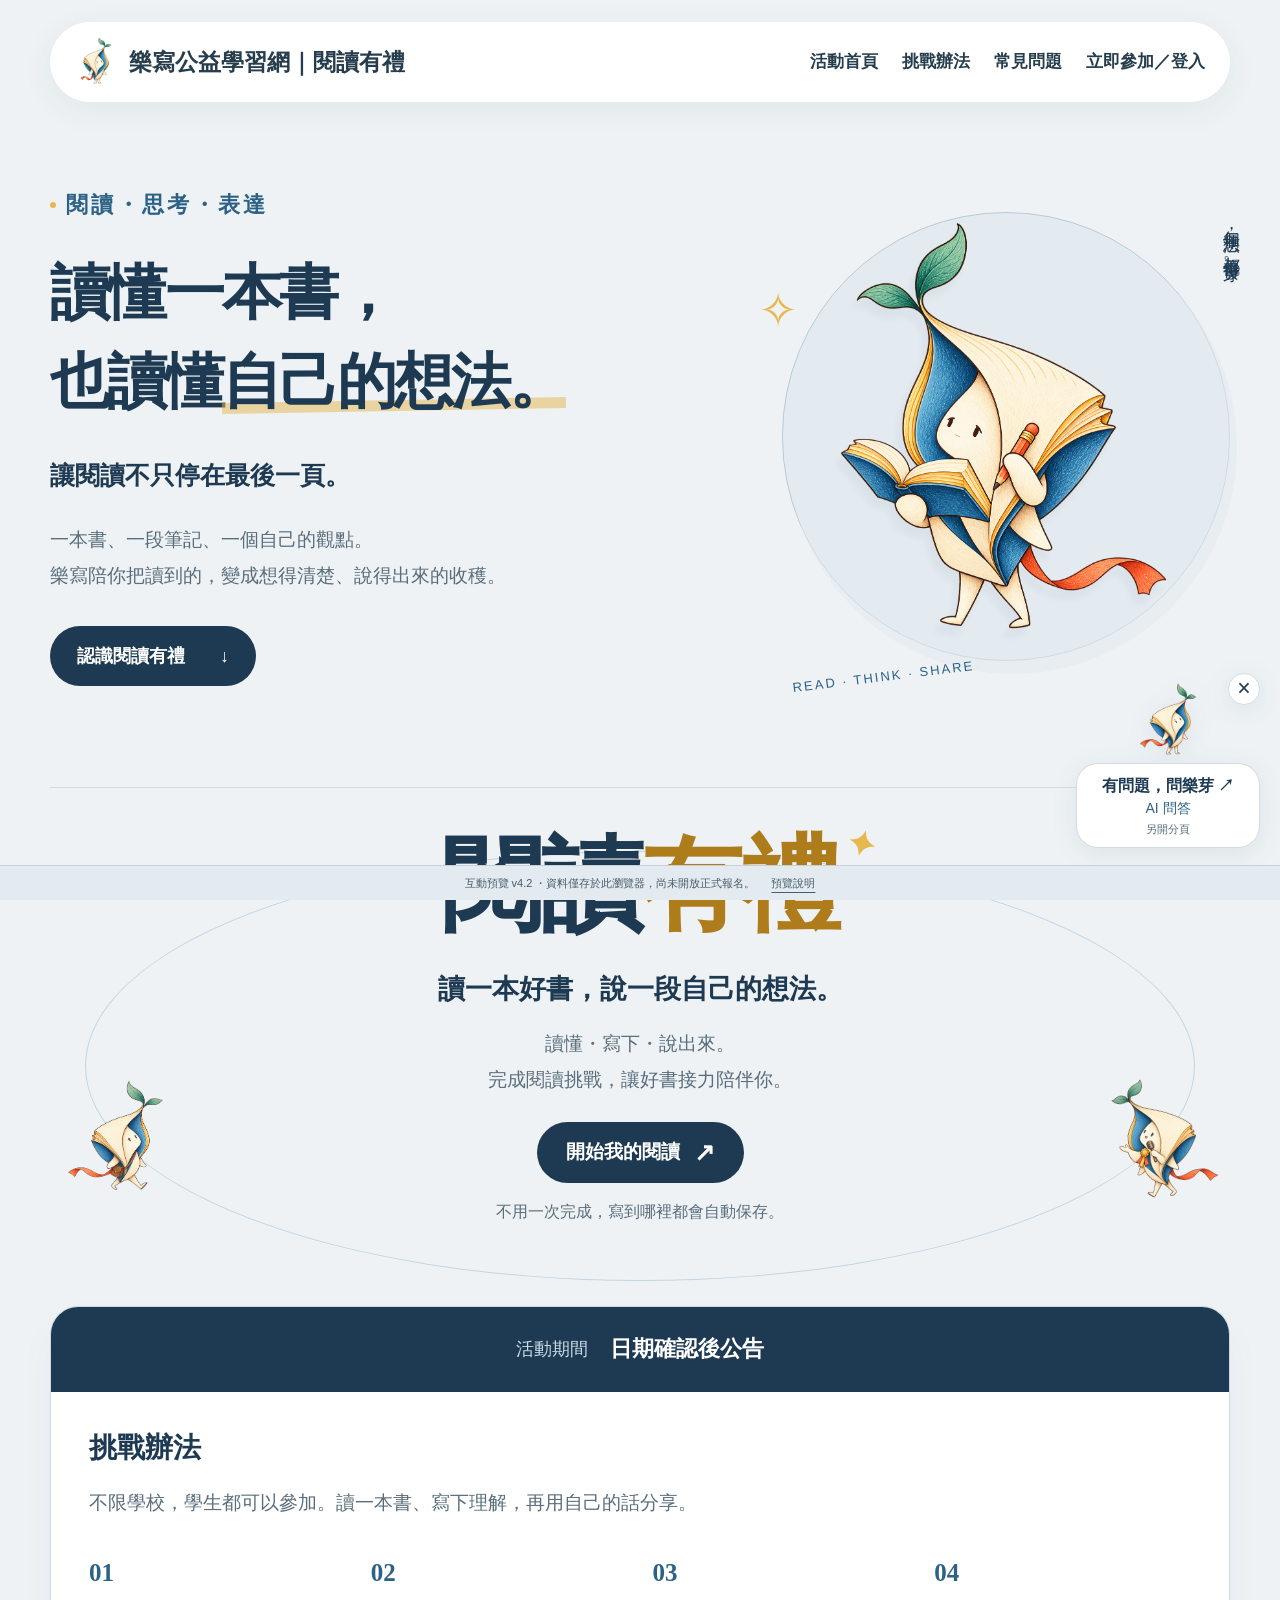
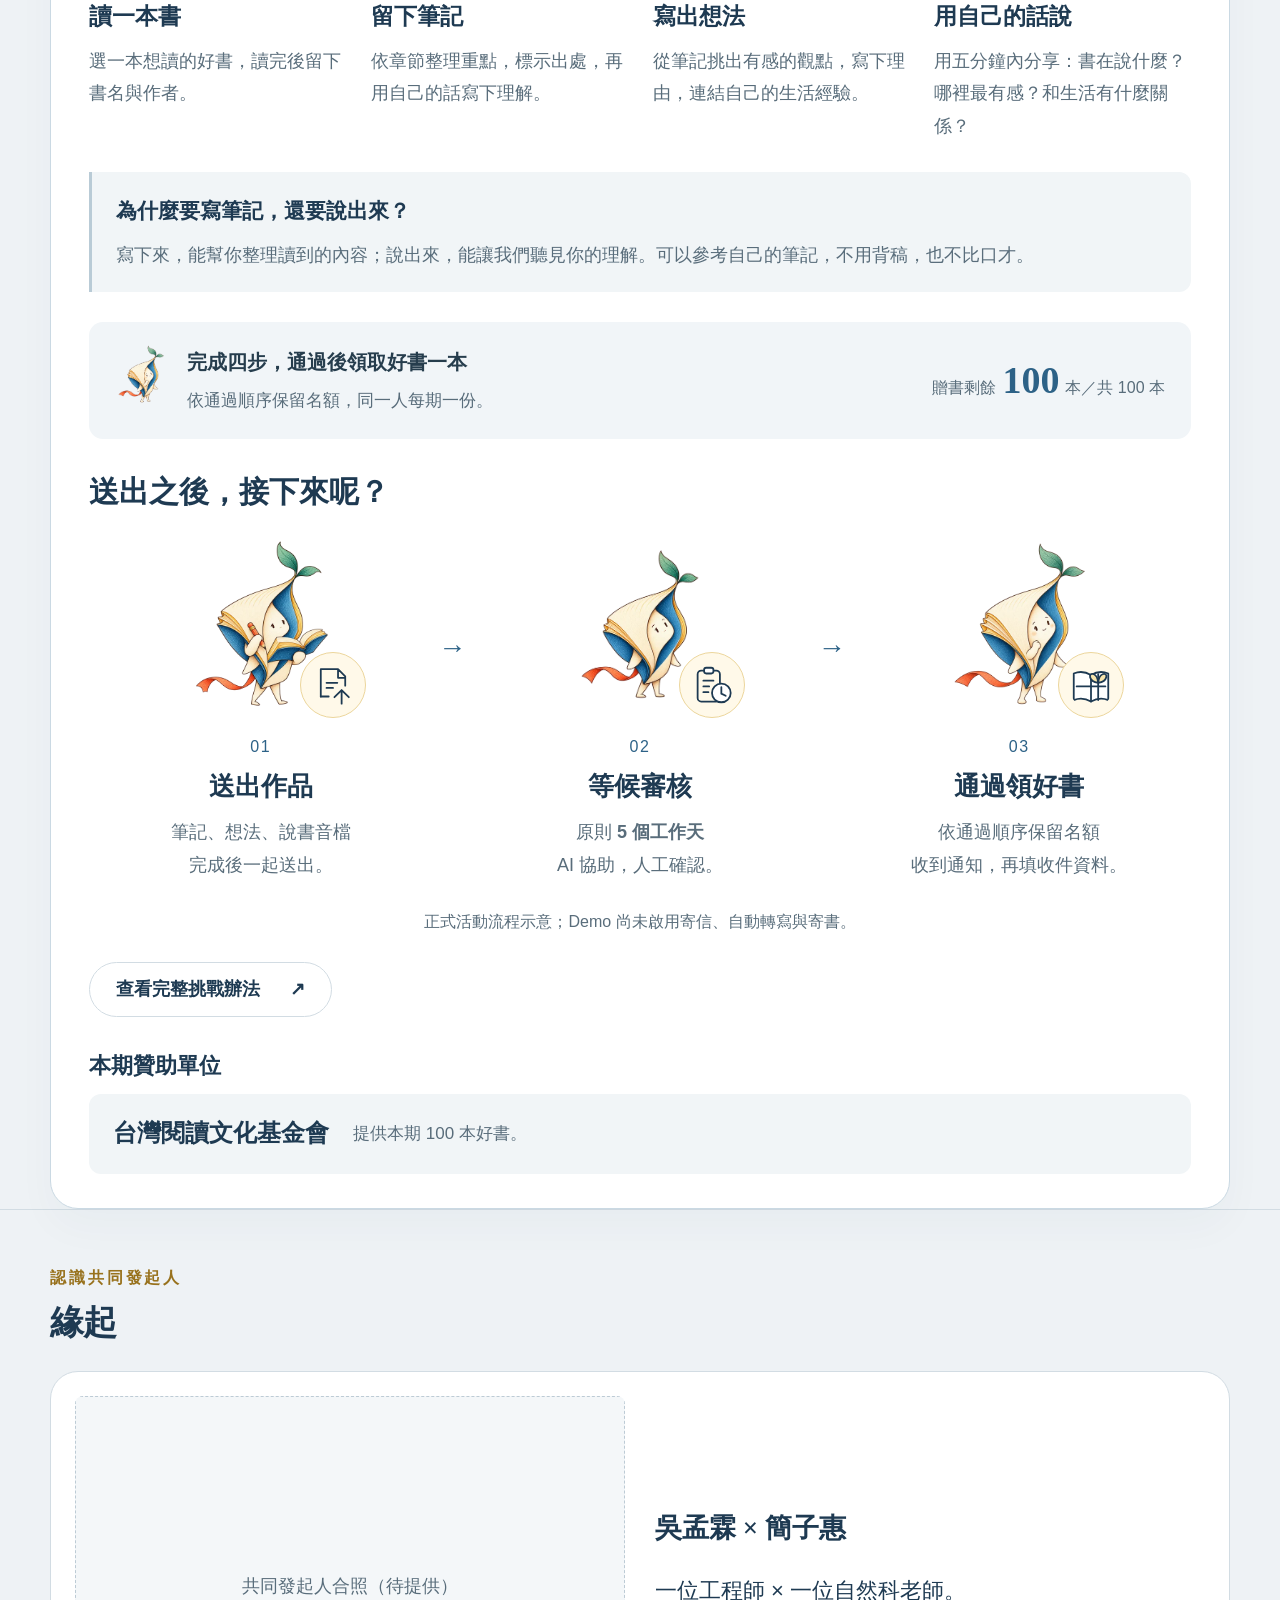
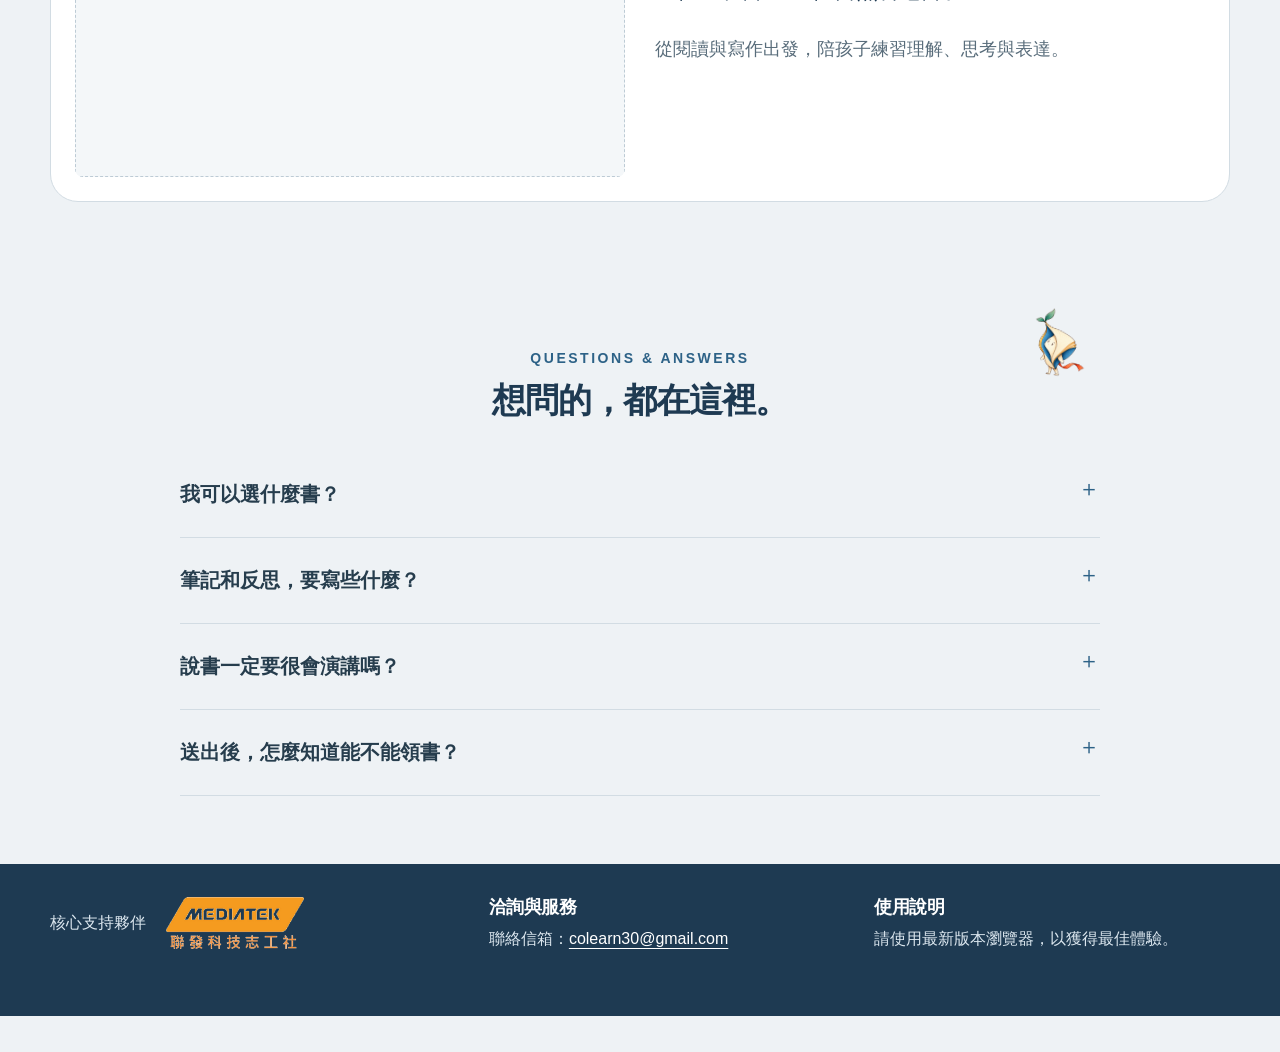
==== commit aa84da4a: "Remove Google sign-in hint from help entry" ====
--- a/index.html
+++ b/index.html
@@ -37,4 +37,4 @@
 <details class="faq"><summary>筆記和反思，要寫些什麼？</summary><div><p>筆記請標示章節，用自己的話寫出重點；反思則說明你的看法、理由，以及它與生活的連結。重點是內容具體、能看出理解，而不是湊字數。</p></div></details>
 <details class="faq"><summary>說書一定要很會演講嗎？</summary><div><p>不用。口述是為了確認你理解自己寫下的內容。可以參考自己的筆記，自然說明這本書在談什麼、你怎麼想，以及為什麼。</p></div></details>
 <details class="faq"><summary>送出後，怎麼知道能不能領書？</summary><div><p>點右上方「立即參加／登入」，登入後就能查看結果。通過且取得名額後，才會出現領取資料表；需要補充時，依回饋修改後再次送出。</p><p>目前是流程預覽，尚未開放正式報名或寄送。</p></div></details>
-</section></main><footer class="site-footer service-footer"><div class="shell footer-bottom"><div class="footer-brand-block"><span class="sponsor">核心支持夥伴 <img src="img/sponsor-mediatek.png" alt="聯發科技志工社"></span></div><section class="footer-service" aria-label="洽詢與服務"><h2>洽詢與服務</h2><p>聯絡信箱：<a href="mailto:colearn30@gmail.com">colearn30@gmail.com</a></p></section><section class="footer-browser" aria-label="使用說明"><h2>使用說明</h2><p>請使用最新版本瀏覽器，以獲得最佳體驗。</p></section></div></footer><aside class="leya-help" aria-label="樂芽 AI 問答"><button class="leya-help-close" type="button" aria-label="關閉樂芽問答入口">×</button><a href="https://gemini.google.com/gem/1J9F-RK3e5LfOx6elj3UGS3hObWHRdIkw?usp=sharing" target="_blank" rel="noopener noreferrer" aria-label="有問題，問樂芽：AI 問答（另開分頁，需登入 Google）"><img src="img/notion/curious-flow.webp" alt="" width="82" height="96"><span class="leya-help-bubble"><strong>有問題，問樂芽 ↗</strong><span>AI 問答</span><small>另開分頁・需登入 Google</small></span></a></aside><div class="preview-bar">互動預覽 v4.2 <span>・資料僅存於此瀏覽器，尚未開放正式報名。</span><a href="about-preview.html">預覽說明</a></div><div id="toast" class="toast" role="status" aria-live="polite"></div><script src="domain.js" defer></script><script src="campaign-settings.js?v=20260924-leya-help" defer></script><script src="community-settings.js?v=20260924-leya-help" defer></script><script src="app.js?v=20260924-leya-help" defer></script></body></html>+</section></main><footer class="site-footer service-footer"><div class="shell footer-bottom"><div class="footer-brand-block"><span class="sponsor">核心支持夥伴 <img src="img/sponsor-mediatek.png" alt="聯發科技志工社"></span></div><section class="footer-service" aria-label="洽詢與服務"><h2>洽詢與服務</h2><p>聯絡信箱：<a href="mailto:colearn30@gmail.com">colearn30@gmail.com</a></p></section><section class="footer-browser" aria-label="使用說明"><h2>使用說明</h2><p>請使用最新版本瀏覽器，以獲得最佳體驗。</p></section></div></footer><aside class="leya-help" aria-label="樂芽 AI 問答"><button class="leya-help-close" type="button" aria-label="關閉樂芽問答入口">×</button><a href="https://gemini.google.com/gem/1J9F-RK3e5LfOx6elj3UGS3hObWHRdIkw?usp=sharing" target="_blank" rel="noopener noreferrer" aria-label="有問題，問樂芽：AI 問答（另開分頁）"><img src="img/notion/curious-flow.webp" alt="" width="82" height="96"><span class="leya-help-bubble"><strong>有問題，問樂芽 ↗</strong><span>AI 問答</span><small>另開分頁</small></span></a></aside><div class="preview-bar">互動預覽 v4.2 <span>・資料僅存於此瀏覽器，尚未開放正式報名。</span><a href="about-preview.html">預覽說明</a></div><div id="toast" class="toast" role="status" aria-live="polite"></div><script src="domain.js" defer></script><script src="campaign-settings.js?v=20260924-leya-help" defer></script><script src="community-settings.js?v=20260924-leya-help" defer></script><script src="app.js?v=20260924-leya-help" defer></script></body></html>
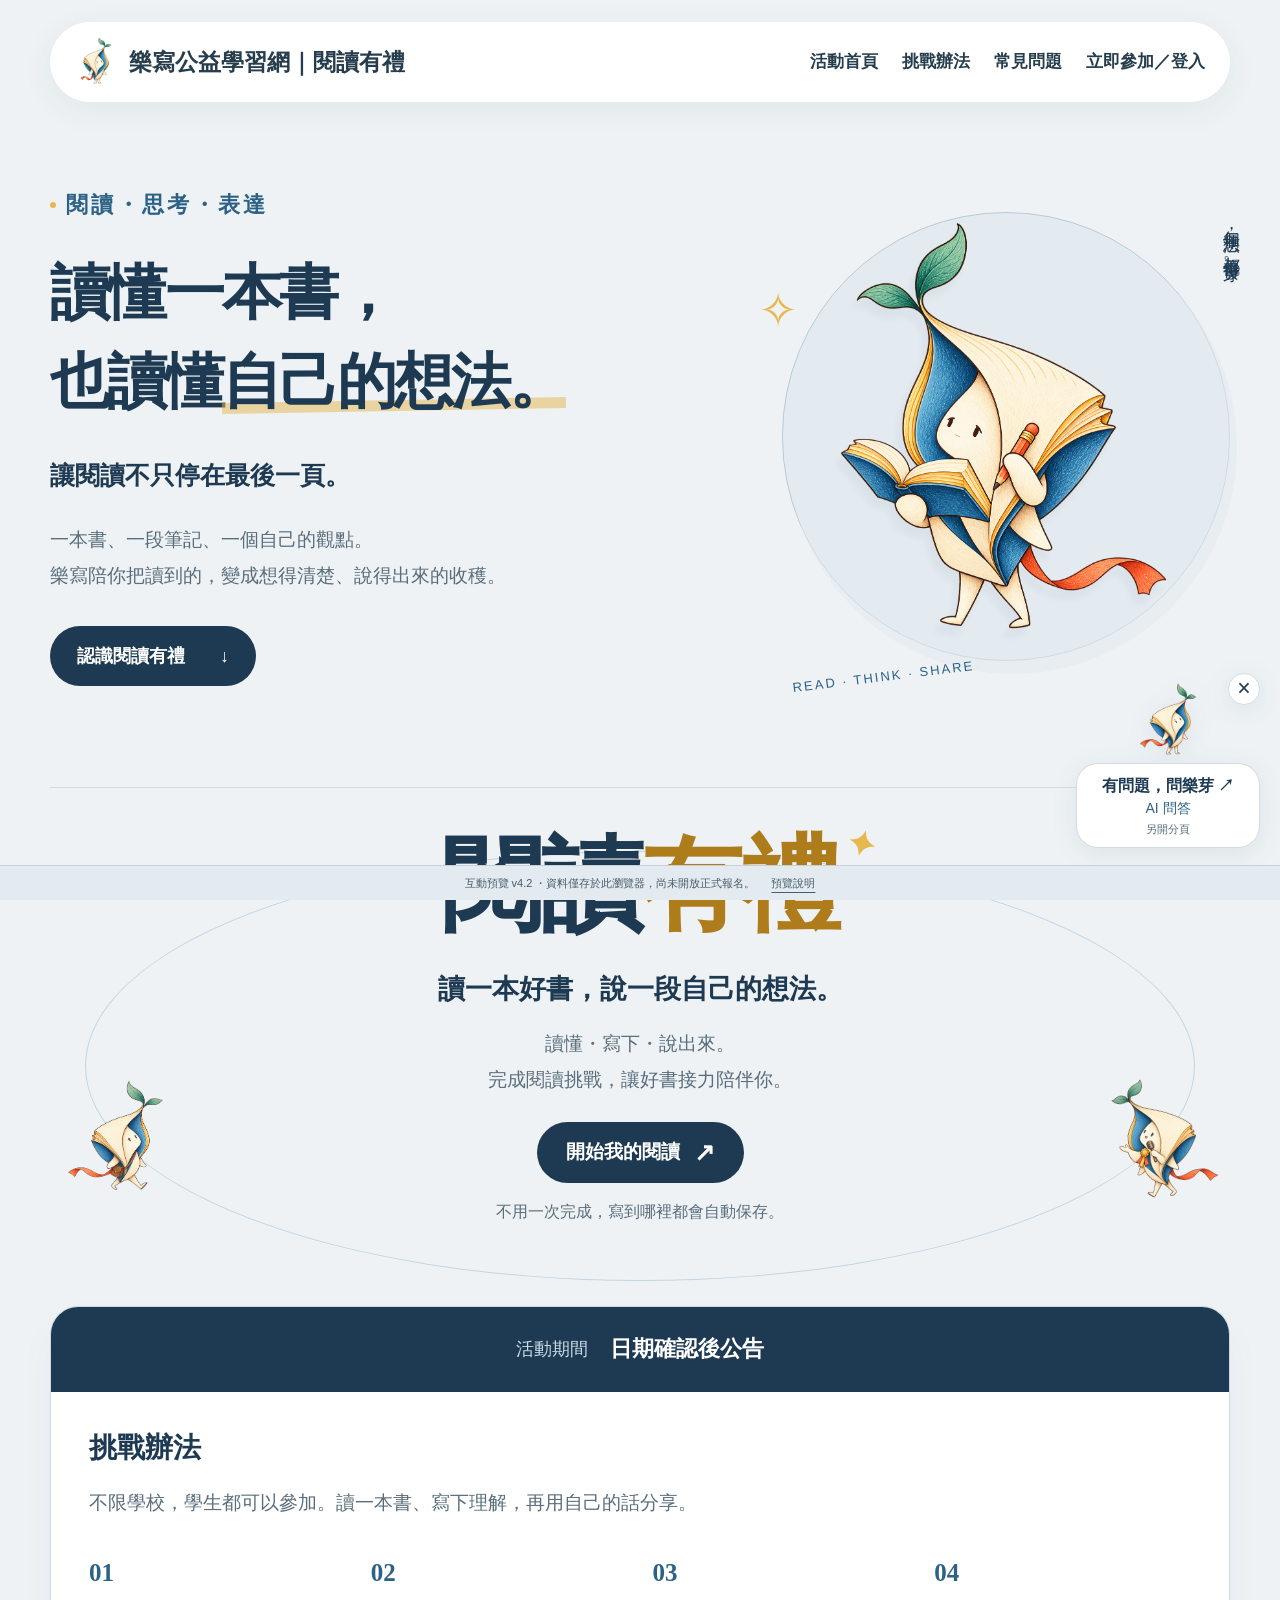
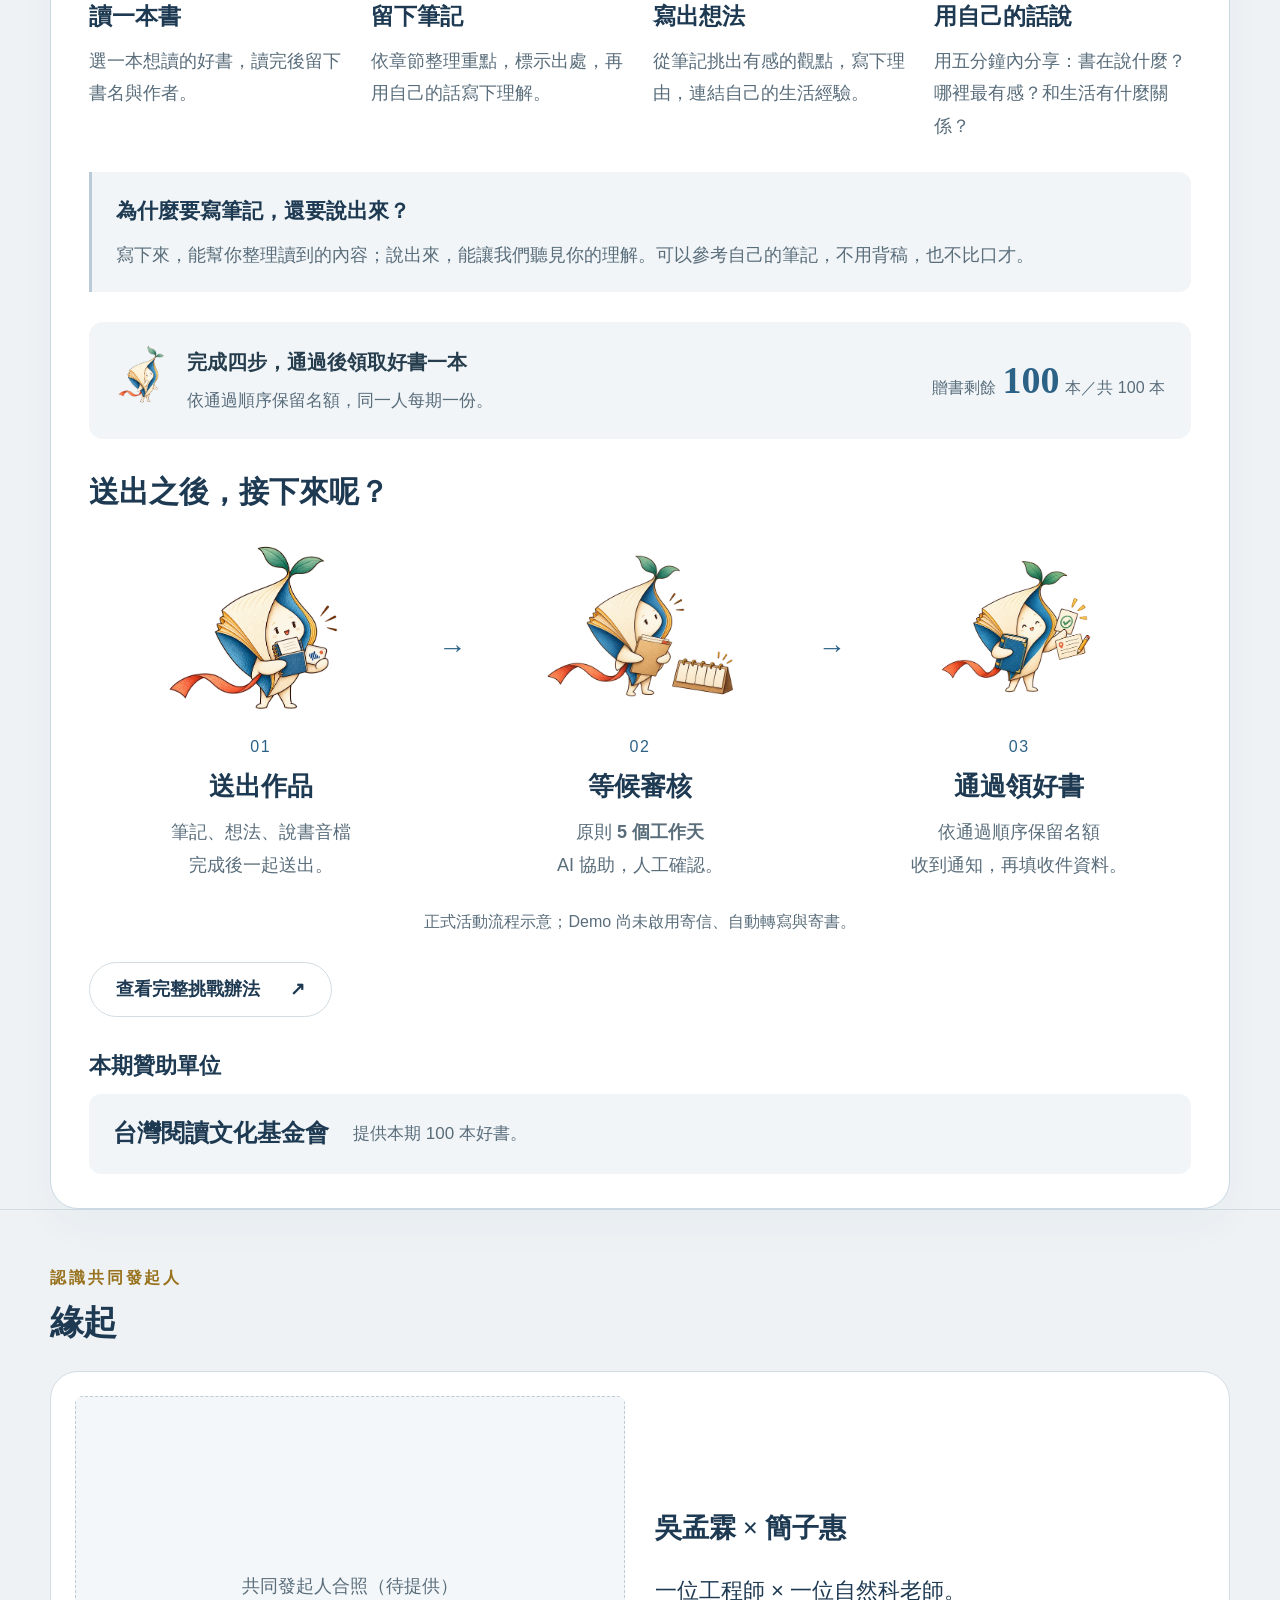
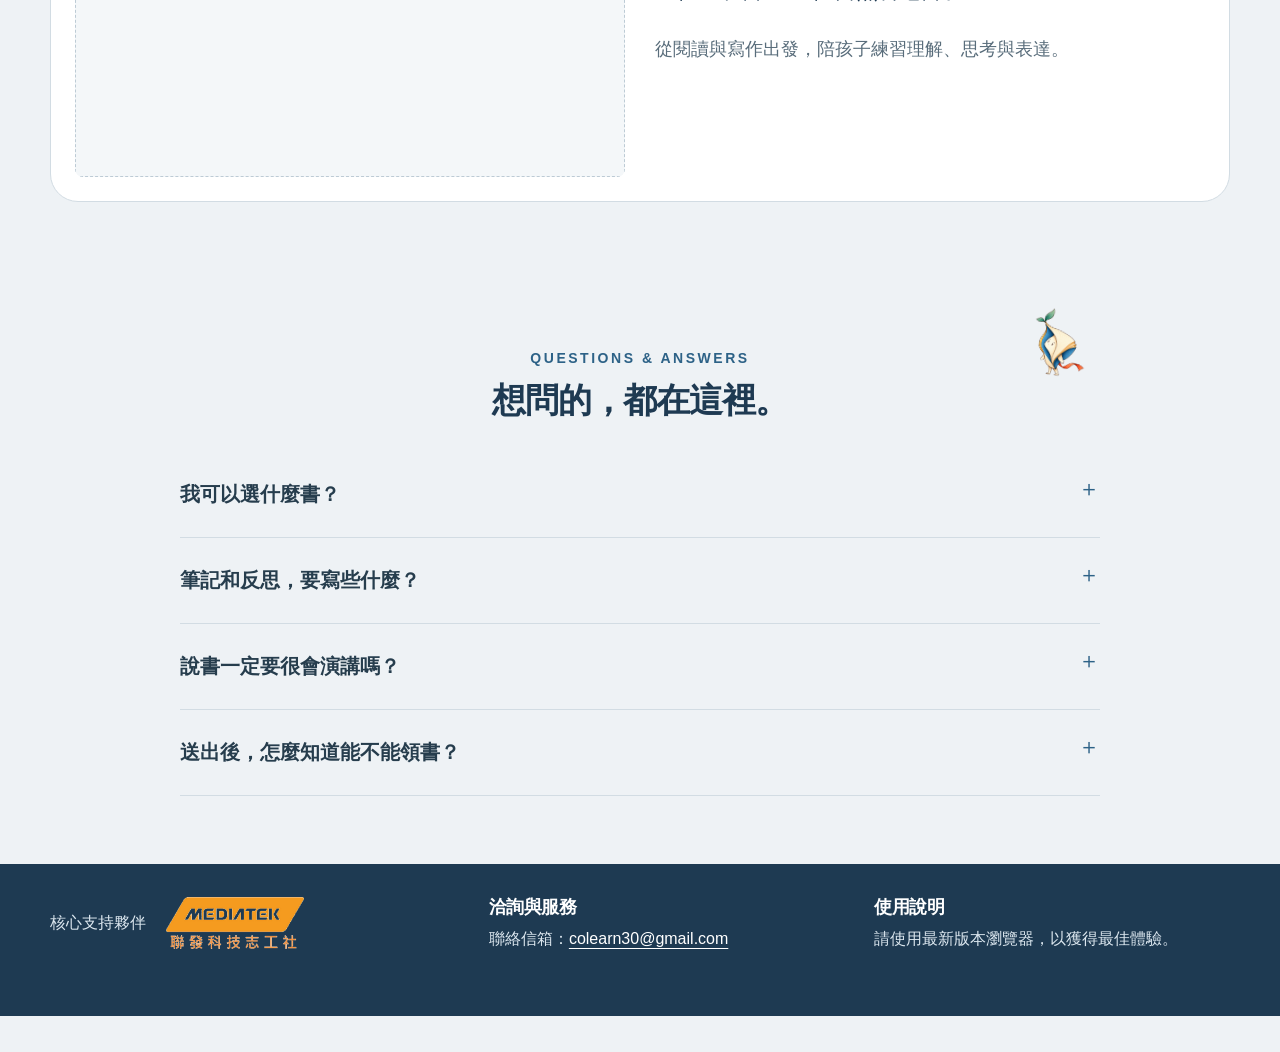
==== commit cd1d3f57: "Use supplied Leya artwork for submission review and gifts" ====
--- a/index.html
+++ b/index.html
@@ -1,4 +1,4 @@
-<!doctype html><html lang="zh-Hant"><head><meta charset="utf-8"><meta name="viewport" content="width=device-width,initial-scale=1"><meta name="description" content="樂寫公益學習網，陪你讀一本書、留下筆記、整理想法，再用自己的話說出來。"><meta name="theme-color" content="#1E3A52"><title>讀懂一本書，也讀懂自己的想法｜樂寫公益學習網</title><link rel="icon" href="img/leya-front.png"><link rel="stylesheet" href="styles.css"><link rel="stylesheet" href="refinement.css?v=20260924-leya-help"></head><body class="simple-campaign brand-first"><a class="skip" href="#main">跳到主要內容</a><header class="site-header shell"><a class="brand" href="index.html"><img src="img/leya-front.png" alt=""><span class="brand-title">樂寫公益學習網<span class="brand-event">｜閱讀有禮</span></span></a><button class="menu-toggle" aria-controls="main-nav" aria-expanded="false" aria-label="開啟選單"><span></span><span></span></button><nav id="main-nav" aria-label="主要導覽"><a href="index.html">活動首頁</a><a href="challenge-rules.html">挑戰辦法</a><a href="index.html#faq">常見問題</a><a href="my-challenge.html">立即參加／登入</a></nav></header><main id="main" data-campaign>
+<!doctype html><html lang="zh-Hant"><head><meta charset="utf-8"><meta name="viewport" content="width=device-width,initial-scale=1"><meta name="description" content="樂寫公益學習網，陪你讀一本書、留下筆記、整理想法，再用自己的話說出來。"><meta name="theme-color" content="#1E3A52"><title>讀懂一本書，也讀懂自己的想法｜樂寫公益學習網</title><link rel="icon" href="img/leya-front.png"><link rel="stylesheet" href="styles.css"><link rel="stylesheet" href="refinement.css?v=20260925-journey-art"></head><body class="simple-campaign brand-first"><a class="skip" href="#main">跳到主要內容</a><header class="site-header shell"><a class="brand" href="index.html"><img src="img/leya-front.png" alt=""><span class="brand-title">樂寫公益學習網<span class="brand-event">｜閱讀有禮</span></span></a><button class="menu-toggle" aria-controls="main-nav" aria-expanded="false" aria-label="開啟選單"><span></span><span></span></button><nav id="main-nav" aria-label="主要導覽"><a href="index.html">活動首頁</a><a href="challenge-rules.html">挑戰辦法</a><a href="index.html#faq">常見問題</a><a href="my-challenge.html">立即參加／登入</a></nav></header><main id="main" data-campaign>
 <section class="brand-hero shell" aria-labelledby="brand-title">
 <div class="brand-message"><p class="eyebrow"><span></span>閱讀・思考・表達</p>
 <h1 id="brand-title"><span>讀懂一本書，</span><span>也讀懂<span class="brand-underline">自己的想法。</span></span></h1>
@@ -23,9 +23,9 @@
 <div class="challenge-terms" aria-label="審核、贈書與公平規則">
 <section class="review-journey" aria-labelledby="journey-title"><h3 id="journey-title">送出之後，接下來呢？</h3>
 <ol class="review-flow">
-<li><div class="review-art"><img src="img/notion/companion-flow.webp" alt="" loading="eager" decoding="async"><svg class="review-symbol" viewBox="0 0 64 64" aria-hidden="true" fill="none" stroke="currentColor" stroke-width="2.5" stroke-linecap="round" stroke-linejoin="round"><path d="M15 48V10h24l10 10v13M39 10v12h10M23 29h15M23 36h9"/><path d="M34 49l10-10 10 10M44 39v19"/><path d="M15 48h11"/></svg></div><span class="review-number">01</span><h4>送出作品</h4><p>筆記、想法、說書音檔<br>完成後一起送出。</p></li>
-<li><div class="review-art"><img src="img/notion/curious-flow.webp" alt="" loading="eager" decoding="async"><svg class="review-symbol" viewBox="0 0 64 64" aria-hidden="true" fill="none" stroke="currentColor" stroke-width="2.5" stroke-linecap="round" stroke-linejoin="round"><rect x="12" y="12" width="31" height="43" rx="5"/><rect x="21" y="8" width="13" height="8" rx="3" fill="#fff"/><path d="M20 26h14M20 34h8M20 42h7"/><circle cx="45" cy="43" r="13" fill="#fff"/><path d="M45 35v9l6 3"/></svg></div><span class="review-number">02</span><h4>等候審核</h4><p>原則 <strong><span id="review-days-summary">5</span> 個工作天</strong><br>AI 協助，人工確認。</p></li>
-<li><div class="review-art"><img src="img/notion/cheer-flow.webp" alt="" loading="eager" decoding="async"><svg class="review-symbol" viewBox="0 0 64 64" aria-hidden="true" fill="none" stroke="currentColor" stroke-width="2.5" stroke-linecap="round" stroke-linejoin="round"><path d="M8 16q12-5 24 2 12-7 24-2v37q-12-5-24 2-12-7-24-2z" fill="#fff"/><path d="M32 18v37M12 34h40M42 17v36"/><path d="M42 29c-14-2-14-15-6-12 5 2 6 12 6 12s1-10 6-12c8-3 8 10-6 12z" fill="#f7e5ac"/></svg></div><span class="review-number">03</span><h4>通過領好書</h4><p>依通過順序保留名額<br>收到通知，再填收件資料。</p></li>
+<li><div class="review-art"><img src="img/notion/submit-20260925.webp" alt="樂芽抱著閱讀筆記與音檔，準備送出作品" loading="eager" decoding="async"><svg class="review-symbol" viewBox="0 0 64 64" aria-hidden="true" fill="none" stroke="currentColor" stroke-width="2.5" stroke-linecap="round" stroke-linejoin="round"><path d="M15 48V10h24l10 10v13M39 10v12h10M23 29h15M23 36h9"/><path d="M34 49l10-10 10 10M44 39v19"/><path d="M15 48h11"/></svg></div><span class="review-number">01</span><h4>送出作品</h4><p>筆記、想法、說書音檔<br>完成後一起送出。</p></li>
+<li><div class="review-art"><img src="img/notion/review-20260925.webp" alt="樂芽抱著文件，在日曆旁等候審核" loading="eager" decoding="async"><svg class="review-symbol" viewBox="0 0 64 64" aria-hidden="true" fill="none" stroke="currentColor" stroke-width="2.5" stroke-linecap="round" stroke-linejoin="round"><rect x="12" y="12" width="31" height="43" rx="5"/><rect x="21" y="8" width="13" height="8" rx="3" fill="#fff"/><path d="M20 26h14M20 34h8M20 42h7"/><circle cx="45" cy="43" r="13" fill="#fff"/><path d="M45 35v9l6 3"/></svg></div><span class="review-number">02</span><h4>等候審核</h4><p>原則 <strong><span id="review-days-summary">5</span> 個工作天</strong><br>AI 協助，人工確認。</p></li>
+<li><div class="review-art"><img src="img/notion/claim-20260925.webp" alt="樂芽拿著好書、通過通知與收件資料" loading="eager" decoding="async"><svg class="review-symbol" viewBox="0 0 64 64" aria-hidden="true" fill="none" stroke="currentColor" stroke-width="2.5" stroke-linecap="round" stroke-linejoin="round"><path d="M8 16q12-5 24 2 12-7 24-2v37q-12-5-24 2-12-7-24-2z" fill="#fff"/><path d="M32 18v37M12 34h40M42 17v36"/><path d="M42 29c-14-2-14-15-6-12 5 2 6 12 6 12s1-10 6-12c8-3 8 10-6 12z" fill="#f7e5ac"/></svg></div><span class="review-number">03</span><h4>通過領好書</h4><p>依通過順序保留名額<br>收到通知，再填收件資料。</p></li>
 </ol><p id="rules-stock-status" class="quota-full-note" role="status" hidden>本期贈書名額已滿，通過者依序候補。</p>
 <p class="terms-preview-note">正式活動流程示意；Demo 尚未啟用寄信、自動轉寫與寄書。</p></section>
 <p class="rules-page-link"><a class="btn secondary" href="challenge-rules.html">查看完整挑戰辦法 <span aria-hidden="true">↗</span></a></p>
--- a/refinement.css
+++ b/refinement.css
@@ -147,3 +147,6 @@
 .leya-help-close{position:absolute;top:0;right:0;width:32px;height:32px;display:grid;place-items:center;padding:0;border:1px solid var(--line);border-radius:50%;background:white;color:var(--ink);font-size:23px;line-height:1;cursor:pointer;z-index:1}
 .leya-help :is(a,button):focus-visible{outline:3px solid var(--blue);outline-offset:4px}
 @media(max-width:760px){.leya-help{right:12px;bottom:calc(48px + env(safe-area-inset-bottom,0px));width:160px}.leya-help img{width:60px;height:72px}.leya-help-bubble{padding:8px 5px}.leya-help-bubble strong{font-size:15px}.leya-help-close{width:44px;height:44px}}
+
+/* Supplied journey illustrations already include their task symbols. */
+.review-art img{width:100%;object-fit:contain}.review-art:not(.image-unavailable) .review-symbol{display:none}
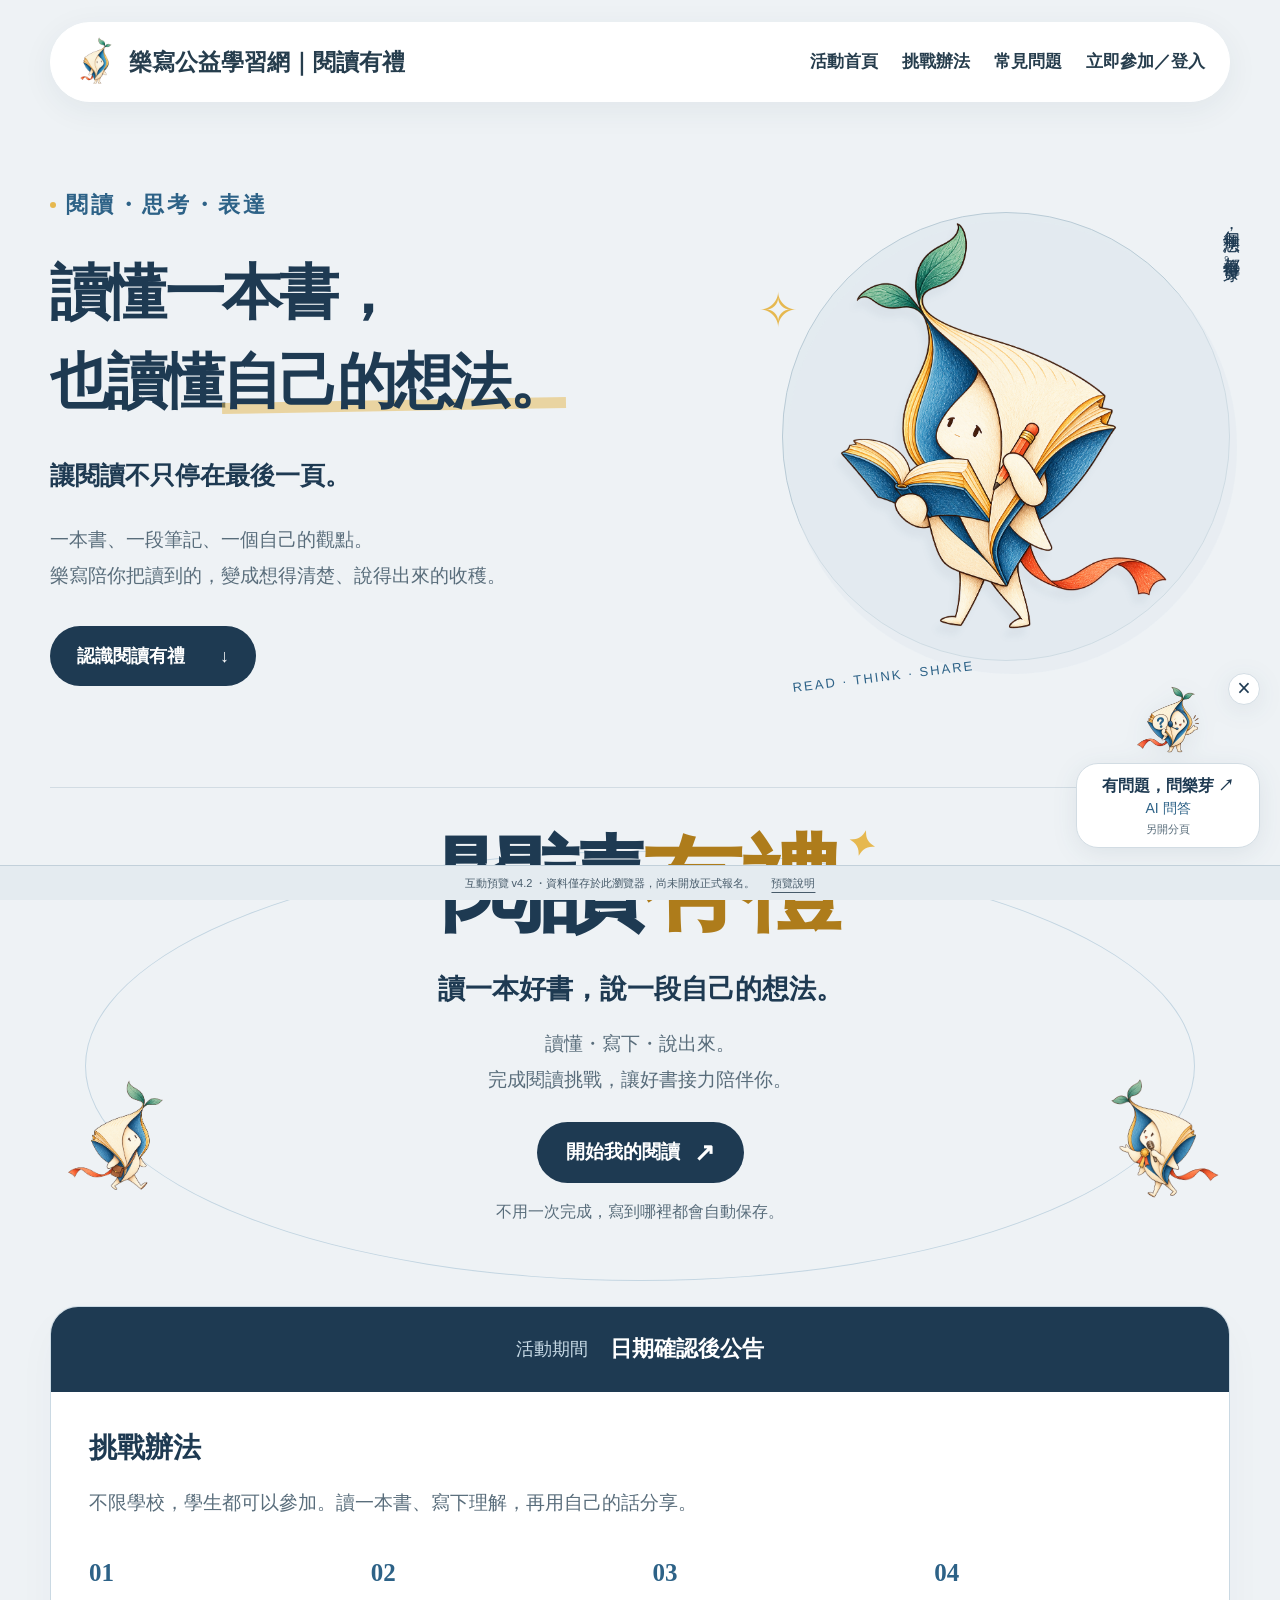
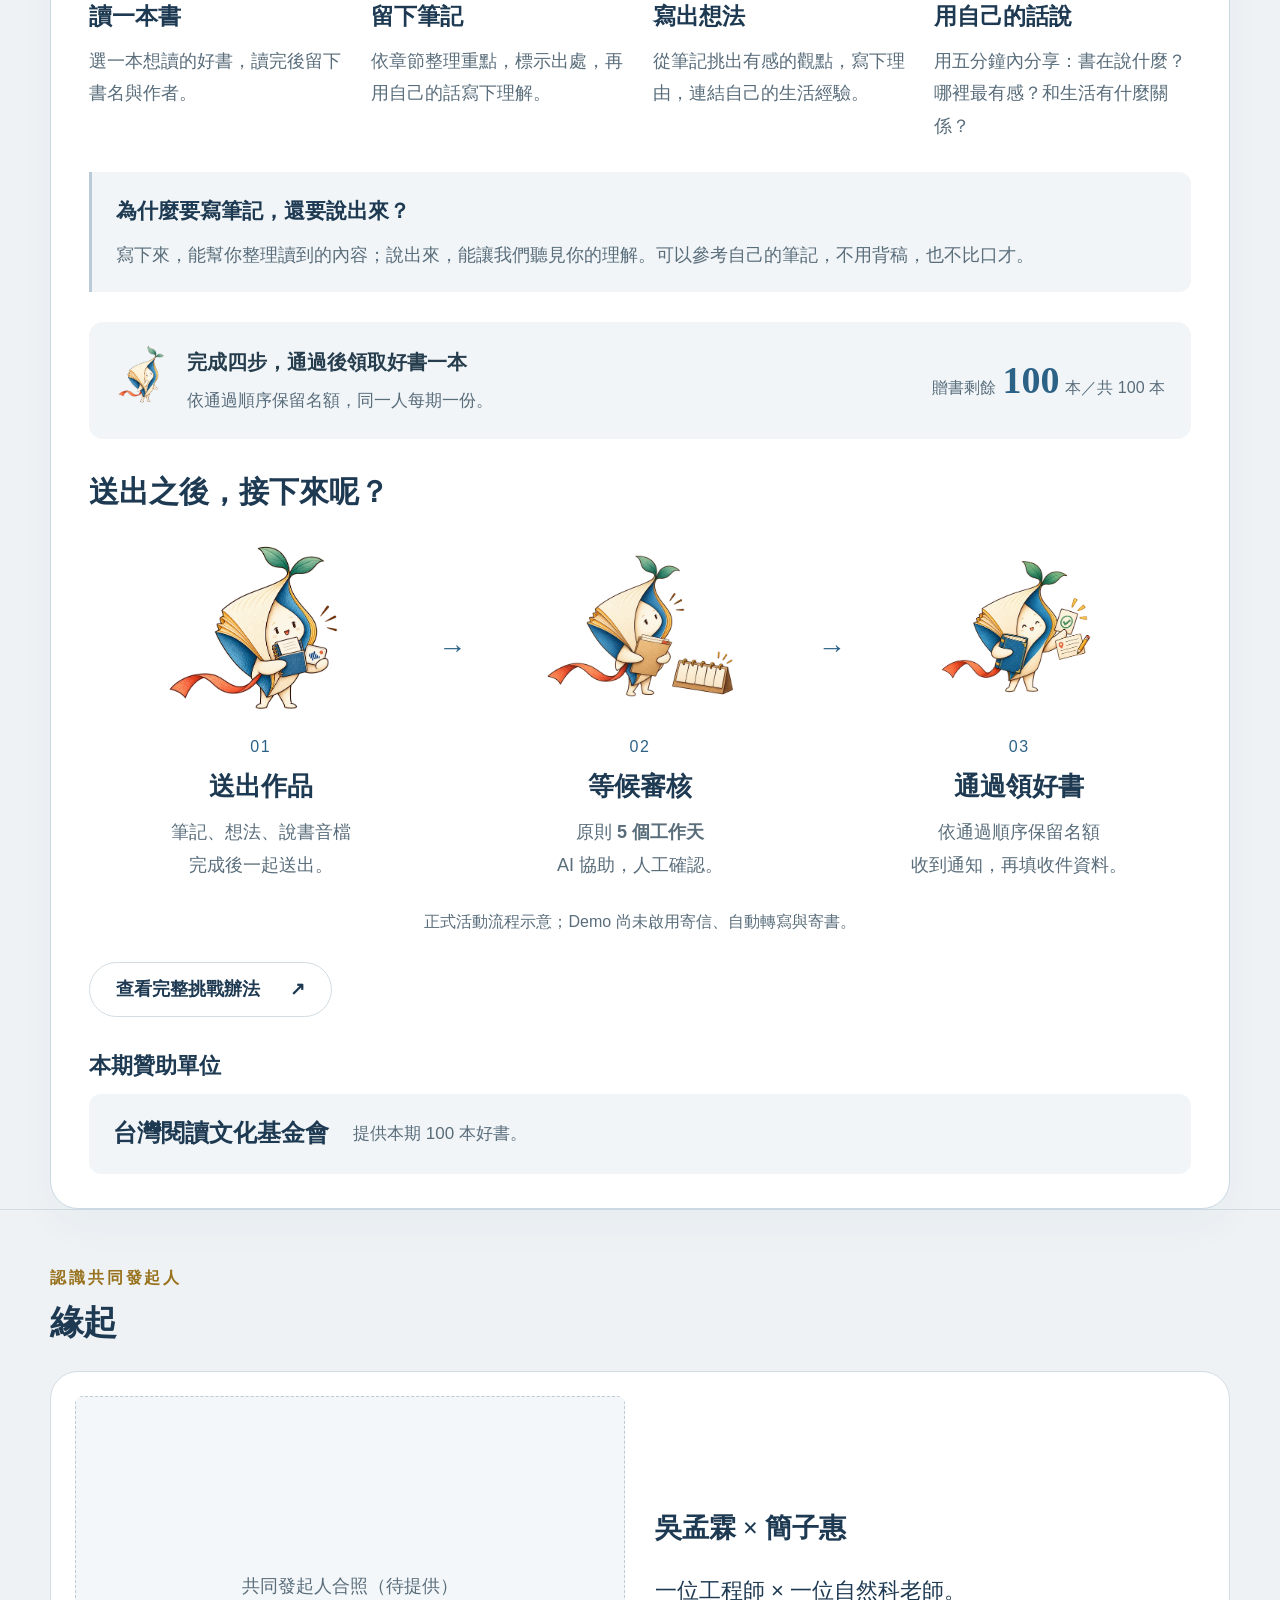
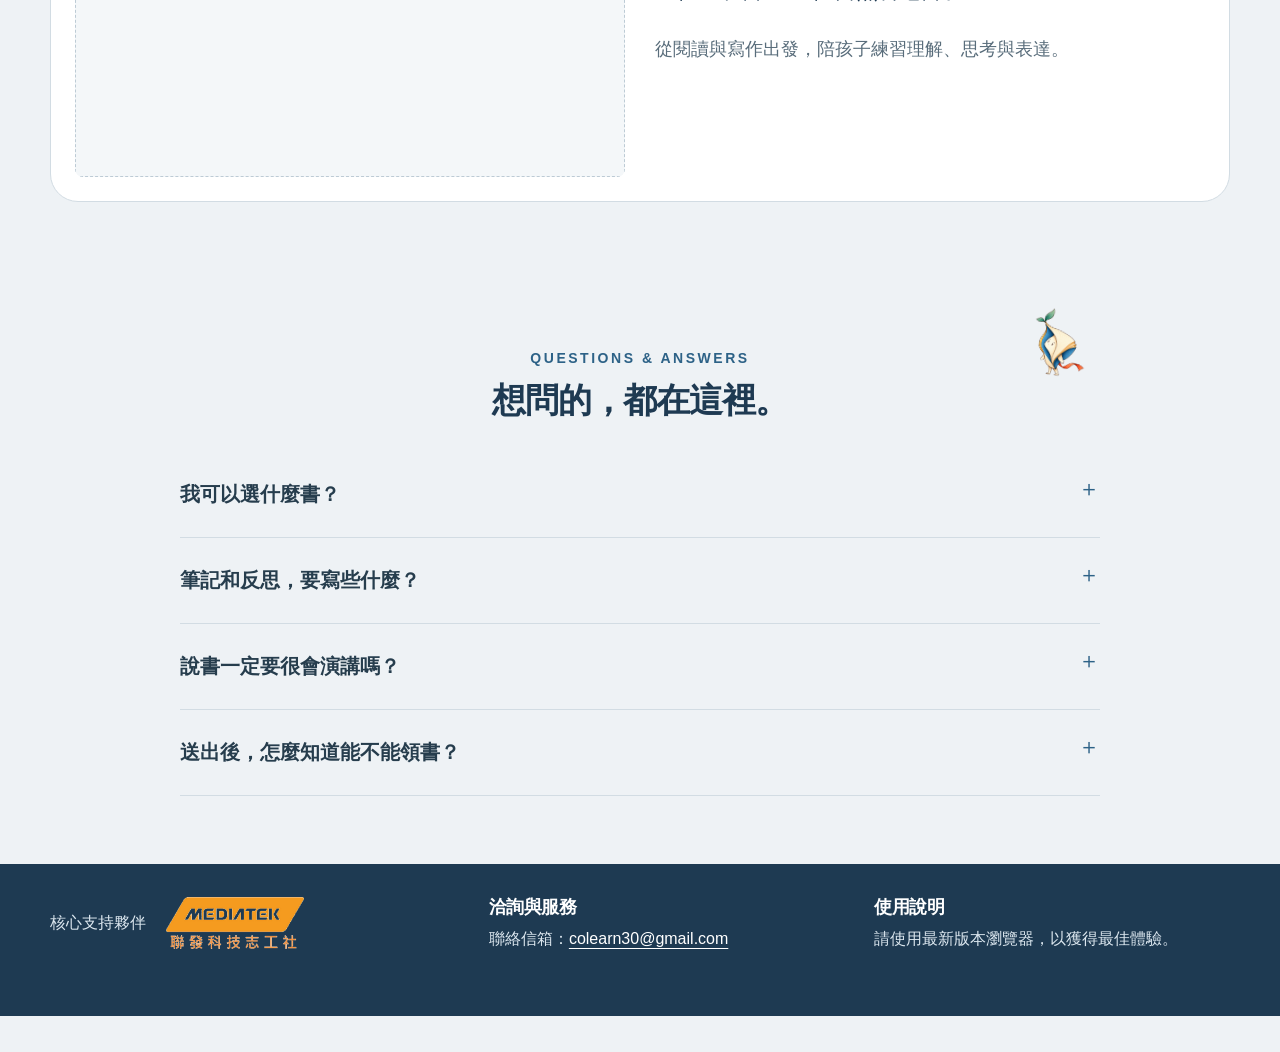
==== commit 4e94f41b: "Use supplied headset Leya for floating help" ====
--- a/index.html
+++ b/index.html
@@ -37,4 +37,4 @@
 <details class="faq"><summary>筆記和反思，要寫些什麼？</summary><div><p>筆記請標示章節，用自己的話寫出重點；反思則說明你的看法、理由，以及它與生活的連結。重點是內容具體、能看出理解，而不是湊字數。</p></div></details>
 <details class="faq"><summary>說書一定要很會演講嗎？</summary><div><p>不用。口述是為了確認你理解自己寫下的內容。可以參考自己的筆記，自然說明這本書在談什麼、你怎麼想，以及為什麼。</p></div></details>
 <details class="faq"><summary>送出後，怎麼知道能不能領書？</summary><div><p>點右上方「立即參加／登入」，登入後就能查看結果。通過且取得名額後，才會出現領取資料表；需要補充時，依回饋修改後再次送出。</p><p>目前是流程預覽，尚未開放正式報名或寄送。</p></div></details>
-</section></main><footer class="site-footer service-footer"><div class="shell footer-bottom"><div class="footer-brand-block"><span class="sponsor">核心支持夥伴 <img src="img/sponsor-mediatek.png" alt="聯發科技志工社"></span></div><section class="footer-service" aria-label="洽詢與服務"><h2>洽詢與服務</h2><p>聯絡信箱：<a href="mailto:colearn30@gmail.com">colearn30@gmail.com</a></p></section><section class="footer-browser" aria-label="使用說明"><h2>使用說明</h2><p>請使用最新版本瀏覽器，以獲得最佳體驗。</p></section></div></footer><aside class="leya-help" aria-label="樂芽 AI 問答"><button class="leya-help-close" type="button" aria-label="關閉樂芽問答入口">×</button><a href="https://gemini.google.com/gem/1J9F-RK3e5LfOx6elj3UGS3hObWHRdIkw?usp=sharing" target="_blank" rel="noopener noreferrer" aria-label="有問題，問樂芽：AI 問答（另開分頁）"><img src="img/notion/curious-flow.webp" alt="" width="82" height="96"><span class="leya-help-bubble"><strong>有問題，問樂芽 ↗</strong><span>AI 問答</span><small>另開分頁</small></span></a></aside><div class="preview-bar">互動預覽 v4.2 <span>・資料僅存於此瀏覽器，尚未開放正式報名。</span><a href="about-preview.html">預覽說明</a></div><div id="toast" class="toast" role="status" aria-live="polite"></div><script src="domain.js" defer></script><script src="campaign-settings.js?v=20260924-leya-help" defer></script><script src="community-settings.js?v=20260924-leya-help" defer></script><script src="app.js?v=20260924-leya-help" defer></script></body></html>+</section></main><footer class="site-footer service-footer"><div class="shell footer-bottom"><div class="footer-brand-block"><span class="sponsor">核心支持夥伴 <img src="img/sponsor-mediatek.png" alt="聯發科技志工社"></span></div><section class="footer-service" aria-label="洽詢與服務"><h2>洽詢與服務</h2><p>聯絡信箱：<a href="mailto:colearn30@gmail.com">colearn30@gmail.com</a></p></section><section class="footer-browser" aria-label="使用說明"><h2>使用說明</h2><p>請使用最新版本瀏覽器，以獲得最佳體驗。</p></section></div></footer><aside class="leya-help" aria-label="樂芽 AI 問答"><button class="leya-help-close" type="button" aria-label="關閉樂芽問答入口">×</button><a href="https://gemini.google.com/gem/1J9F-RK3e5LfOx6elj3UGS3hObWHRdIkw?usp=sharing" target="_blank" rel="noopener noreferrer" aria-label="有問題，問樂芽：AI 問答（另開分頁）"><img src="img/notion/help-headset-20260925.webp" alt="" width="82" height="96"><span class="leya-help-bubble"><strong>有問題，問樂芽 ↗</strong><span>AI 問答</span><small>另開分頁</small></span></a></aside><div class="preview-bar">互動預覽 v4.2 <span>・資料僅存於此瀏覽器，尚未開放正式報名。</span><a href="about-preview.html">預覽說明</a></div><div id="toast" class="toast" role="status" aria-live="polite"></div><script src="domain.js" defer></script><script src="campaign-settings.js?v=20260924-leya-help" defer></script><script src="community-settings.js?v=20260924-leya-help" defer></script><script src="app.js?v=20260924-leya-help" defer></script></body></html>
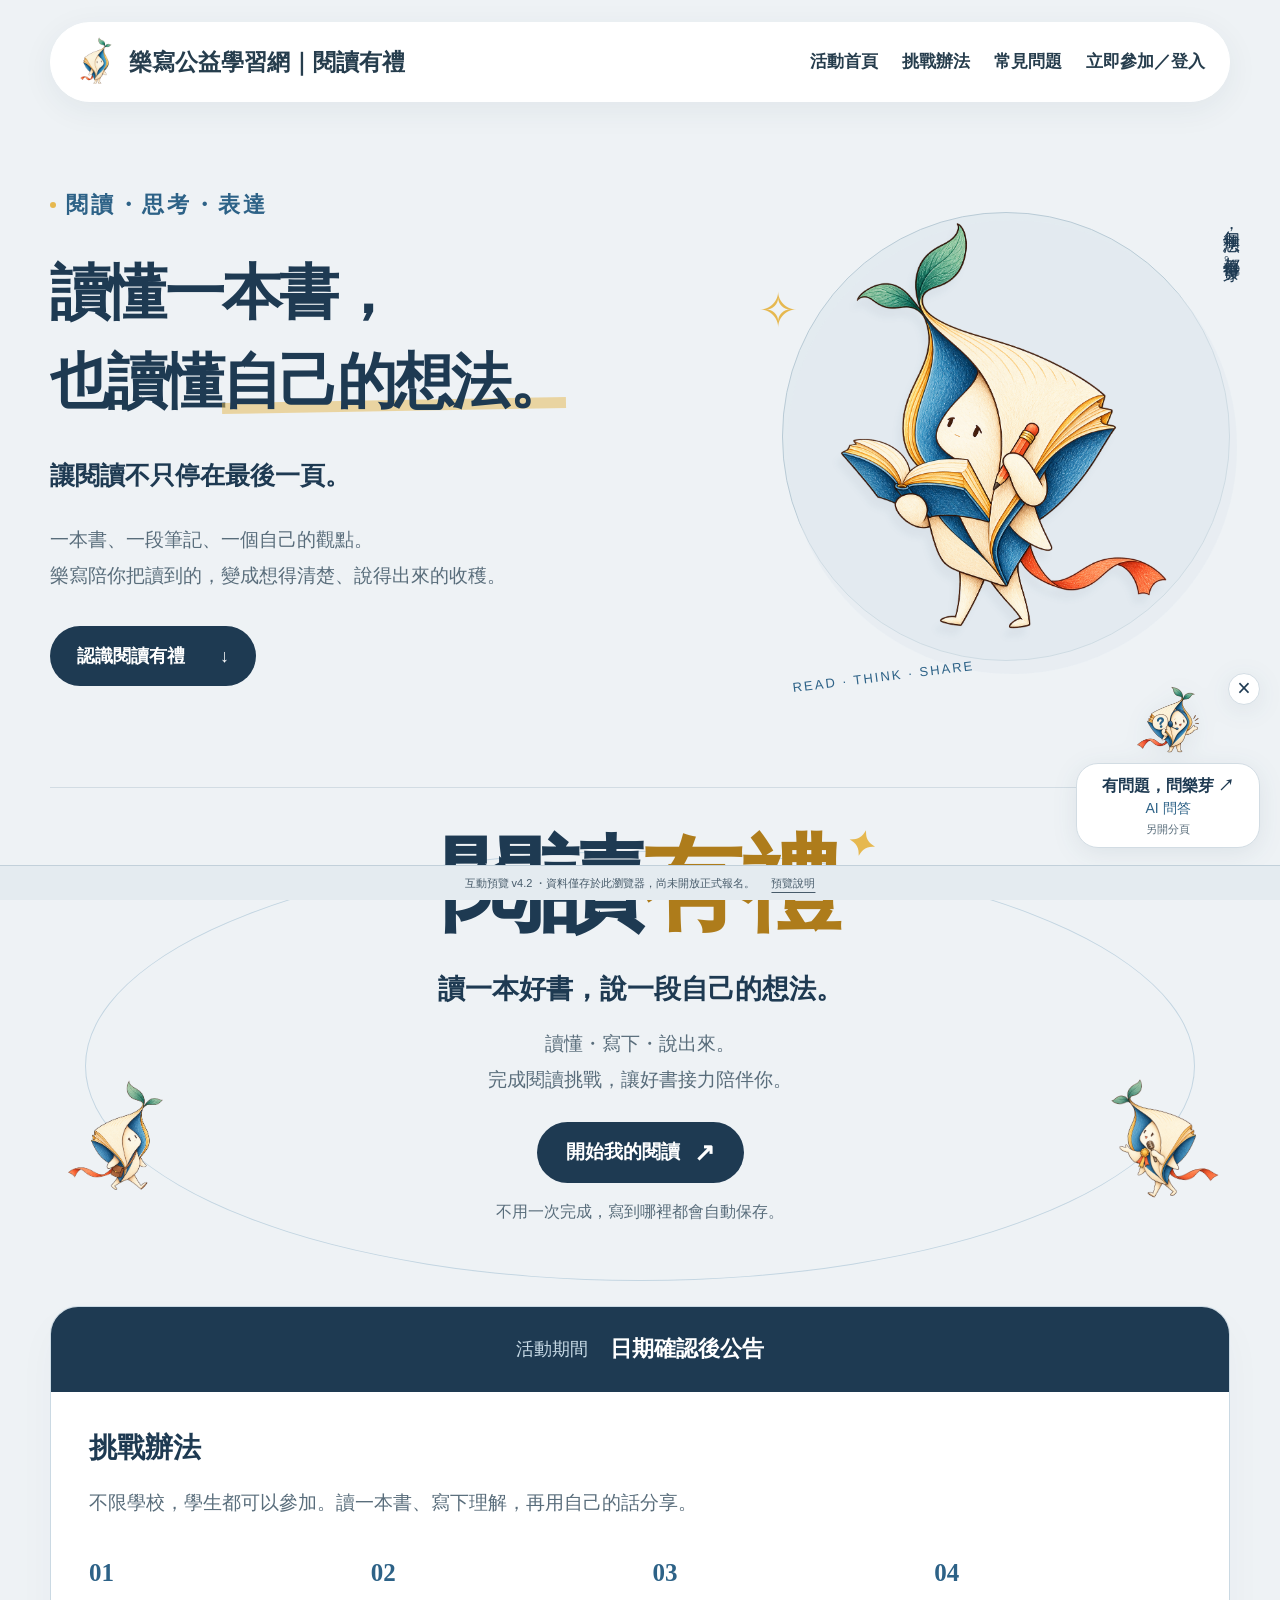
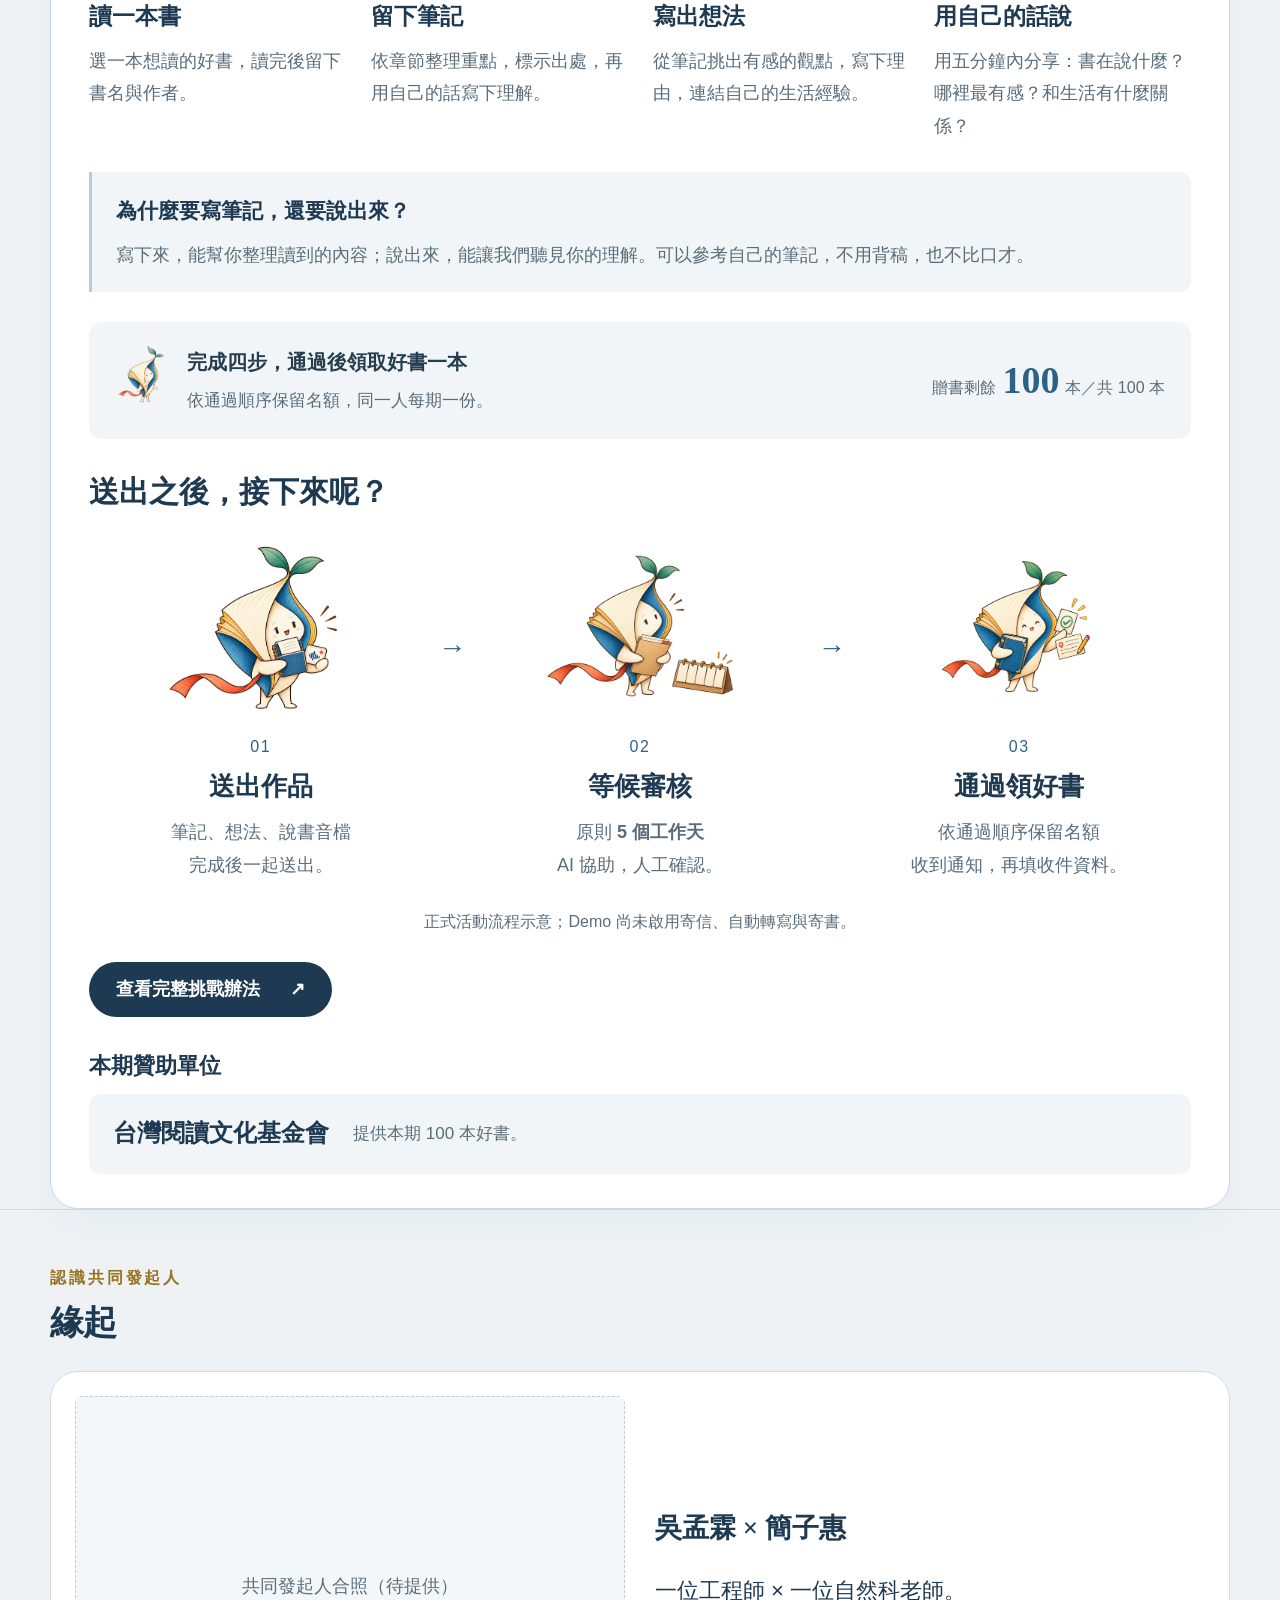
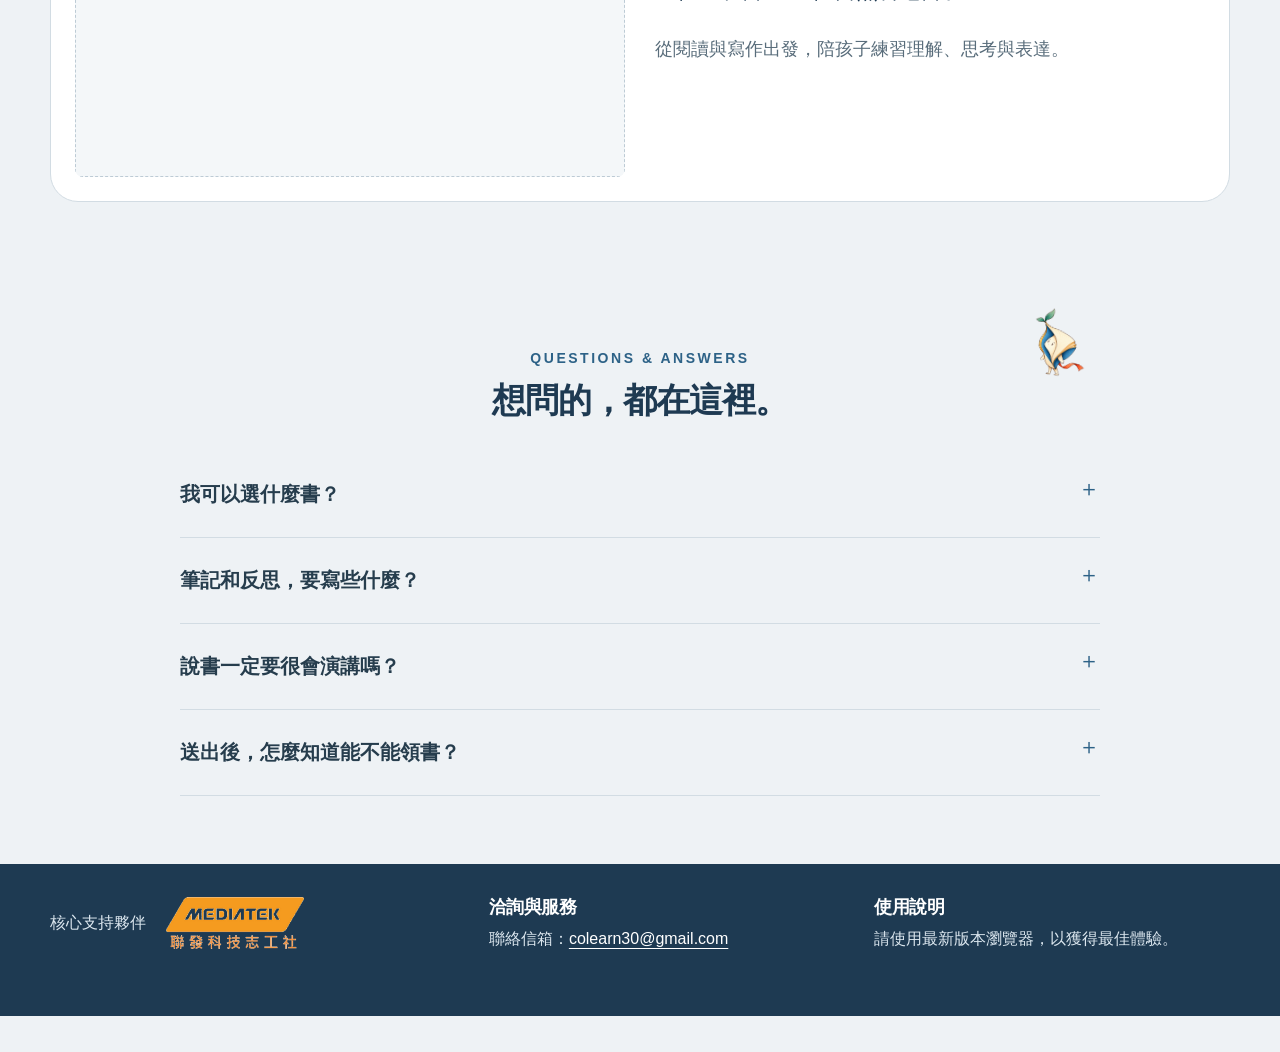
==== commit 3b503735: "Show rules without disclosure and style rules link as primary" ====
--- a/index.html
+++ b/index.html
@@ -28,7 +28,7 @@
 <li><div class="review-art"><img src="img/notion/claim-20260925.webp" alt="樂芽拿著好書、通過通知與收件資料" loading="eager" decoding="async"><svg class="review-symbol" viewBox="0 0 64 64" aria-hidden="true" fill="none" stroke="currentColor" stroke-width="2.5" stroke-linecap="round" stroke-linejoin="round"><path d="M8 16q12-5 24 2 12-7 24-2v37q-12-5-24 2-12-7-24-2z" fill="#fff"/><path d="M32 18v37M12 34h40M42 17v36"/><path d="M42 29c-14-2-14-15-6-12 5 2 6 12 6 12s1-10 6-12c8-3 8 10-6 12z" fill="#f7e5ac"/></svg></div><span class="review-number">03</span><h4>通過領好書</h4><p>依通過順序保留名額<br>收到通知，再填收件資料。</p></li>
 </ol><p id="rules-stock-status" class="quota-full-note" role="status" hidden>本期贈書名額已滿，通過者依序候補。</p>
 <p class="terms-preview-note">正式活動流程示意；Demo 尚未啟用寄信、自動轉寫與寄書。</p></section>
-<p class="rules-page-link"><a class="btn secondary" href="challenge-rules.html">查看完整挑戰辦法 <span aria-hidden="true">↗</span></a></p>
+<p class="rules-page-link"><a class="btn primary" href="challenge-rules.html">查看完整挑戰辦法 <span aria-hidden="true">↗</span></a></p>
 <section class="terms-section current-sponsor" aria-labelledby="sponsor-heading"><h3 id="sponsor-heading">本期贊助單位</h3><div class="gift-sponsor-card"><h4 id="gift-sponsor-title">台灣閱讀文化基金會</h4><p id="gift-sponsor-description">提供本期 100 本好書。</p><img id="gift-sponsor-logo" alt="本期贈書贊助單位標誌" hidden><div id="gift-sponsor-placeholder" hidden>贊助單位 Logo（待提供）</div></div></section></div>
 
 </div></div></section>
--- a/refinement.css
+++ b/refinement.css
@@ -150,3 +150,6 @@
 
 /* Supplied journey illustrations already include their task symbols. */
 .review-art img{width:100%;object-fit:contain}.review-art:not(.image-unavailable) .review-symbol{display:none}
+
+/* The dedicated rules page always shows its full content. */
+.rules-document .full-rules>.terms-grid{padding-top:24px}
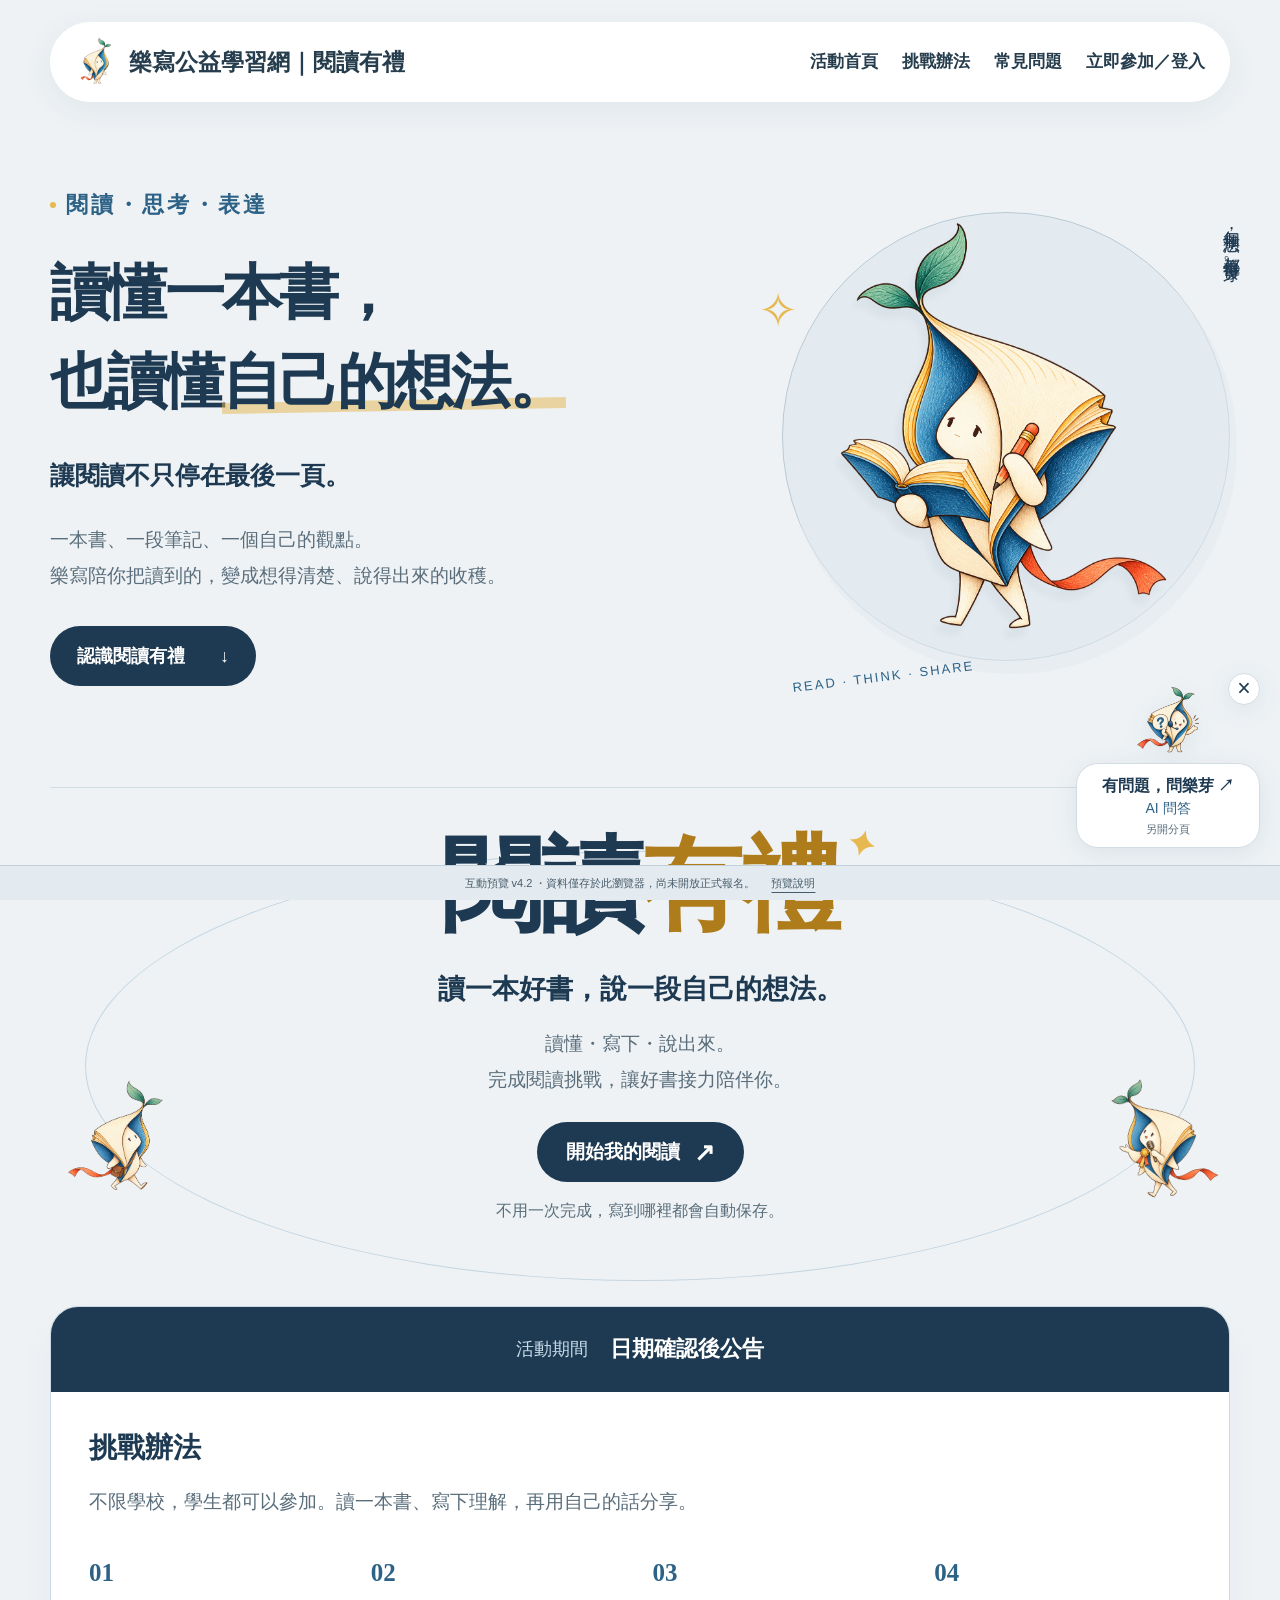
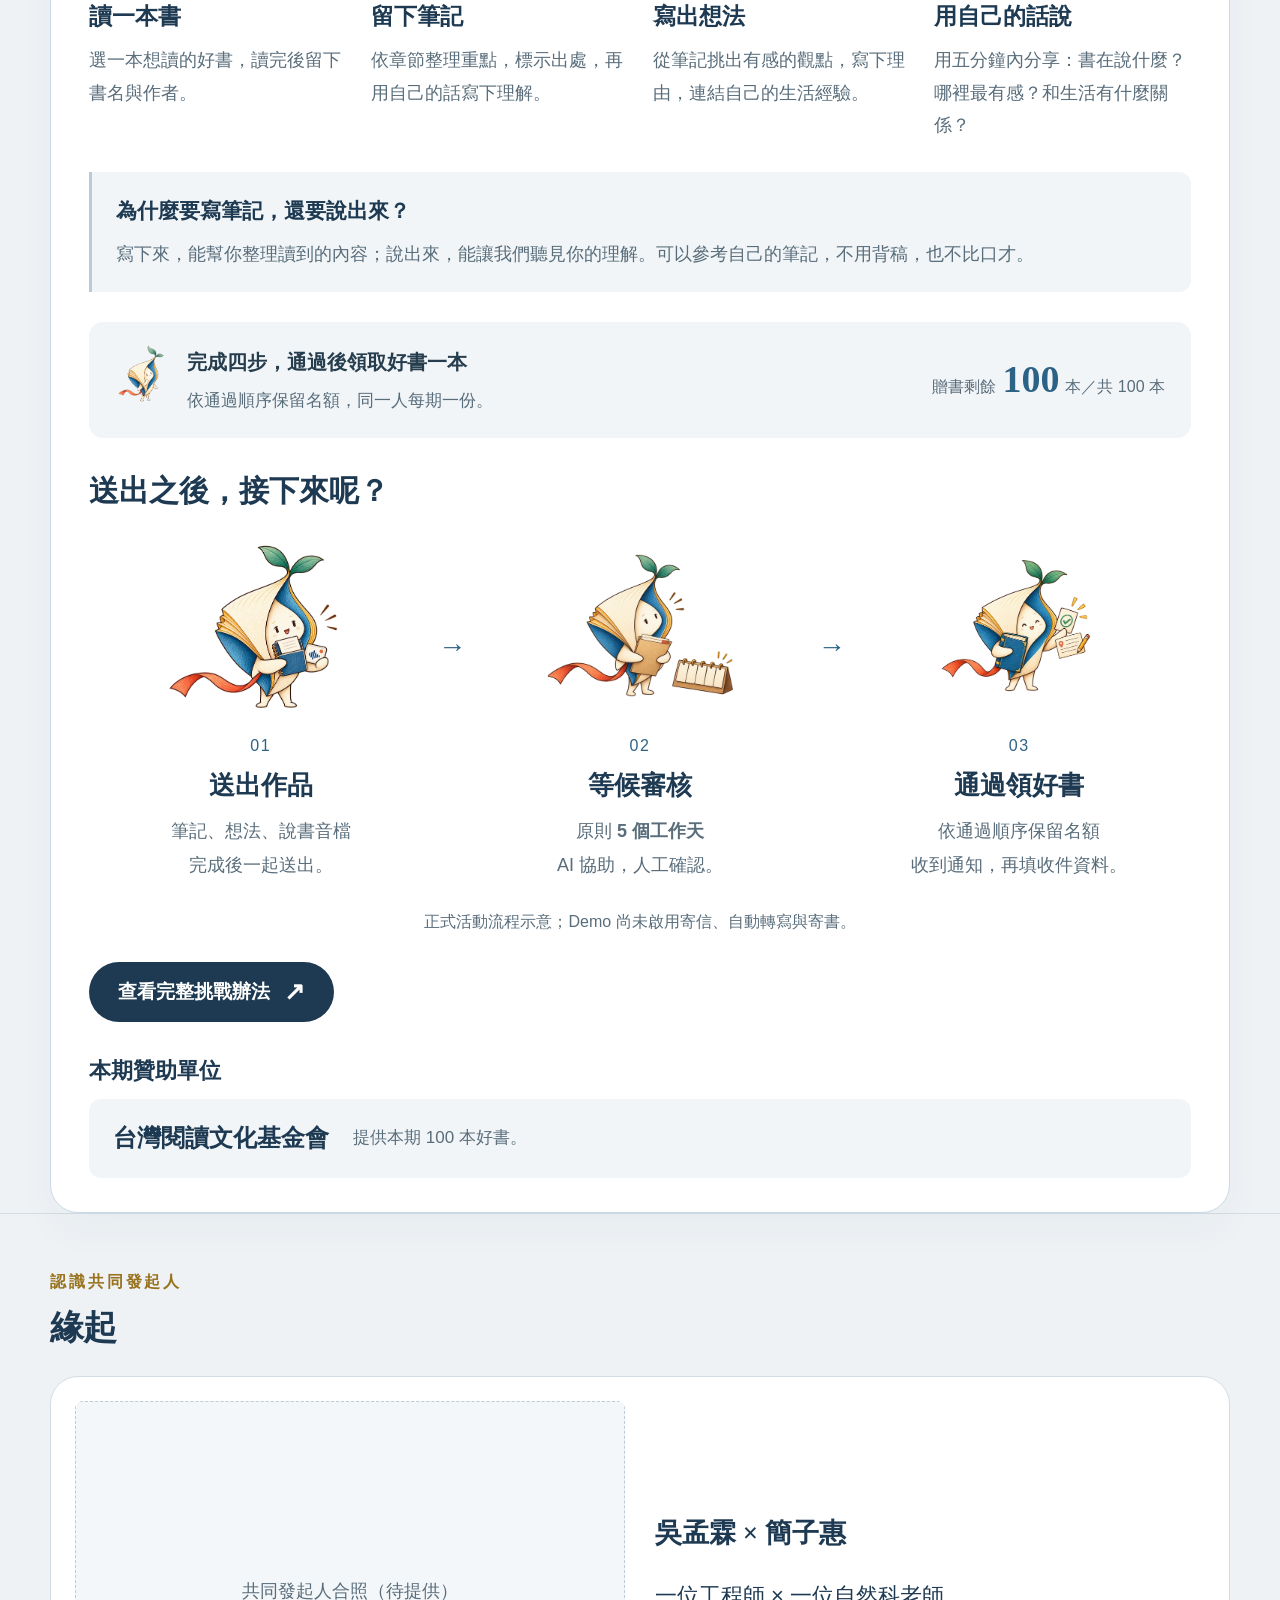
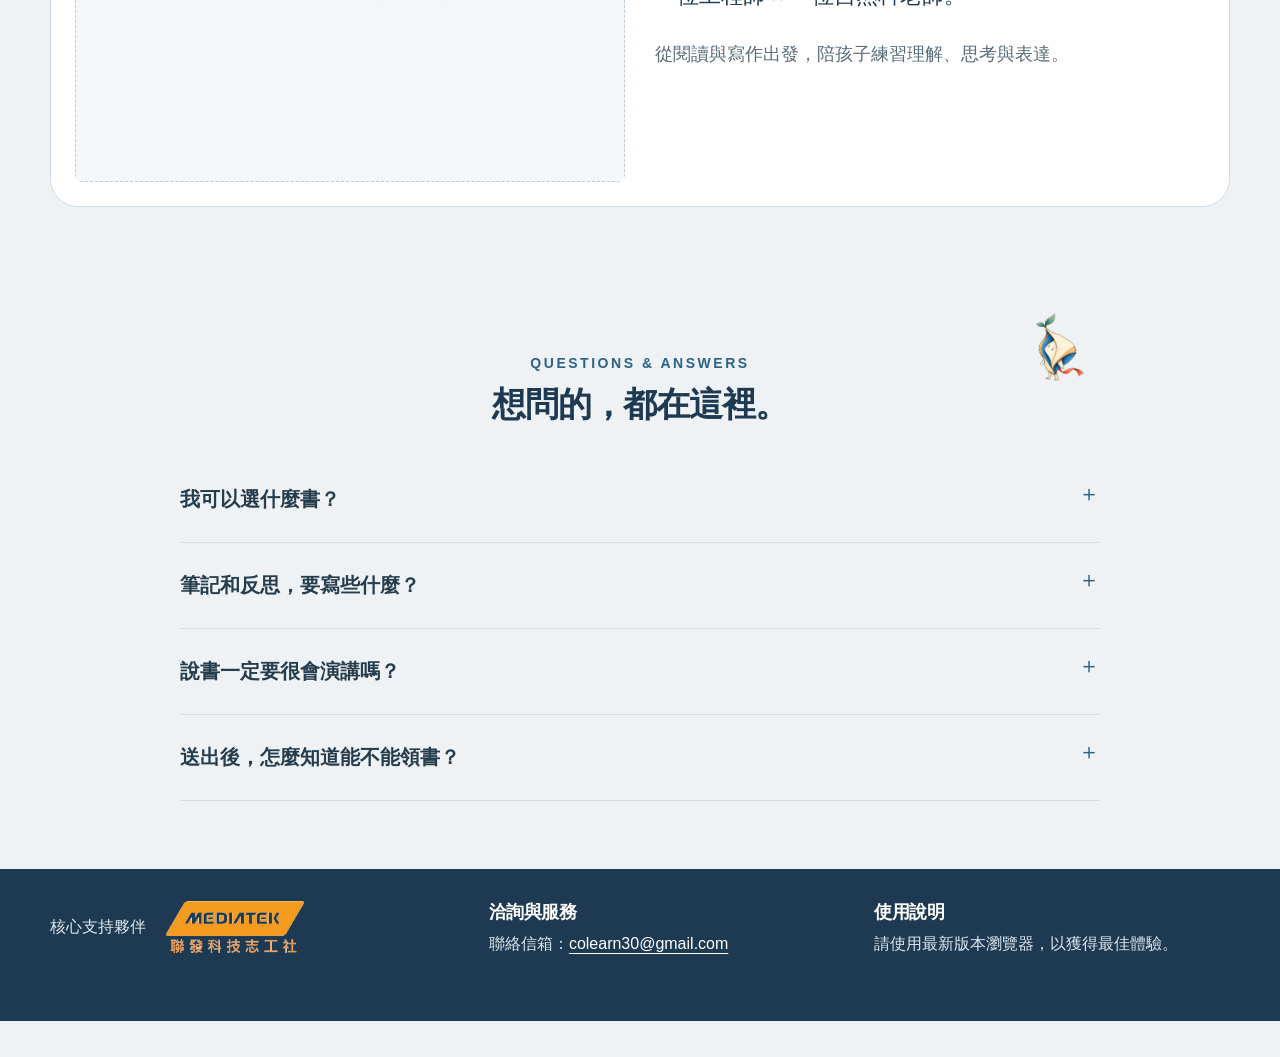
==== commit 925d3dfc: "Match homepage capsule button sizing and arrow spacing" ====
--- a/index.html
+++ b/index.html
@@ -1,4 +1,4 @@
-<!doctype html><html lang="zh-Hant"><head><meta charset="utf-8"><meta name="viewport" content="width=device-width,initial-scale=1"><meta name="description" content="樂寫公益學習網，陪你讀一本書、留下筆記、整理想法，再用自己的話說出來。"><meta name="theme-color" content="#1E3A52"><title>讀懂一本書，也讀懂自己的想法｜樂寫公益學習網</title><link rel="icon" href="img/leya-front.png"><link rel="stylesheet" href="styles.css"><link rel="stylesheet" href="refinement.css?v=20260925-journey-art"></head><body class="simple-campaign brand-first"><a class="skip" href="#main">跳到主要內容</a><header class="site-header shell"><a class="brand" href="index.html"><img src="img/leya-front.png" alt=""><span class="brand-title">樂寫公益學習網<span class="brand-event">｜閱讀有禮</span></span></a><button class="menu-toggle" aria-controls="main-nav" aria-expanded="false" aria-label="開啟選單"><span></span><span></span></button><nav id="main-nav" aria-label="主要導覽"><a href="index.html">活動首頁</a><a href="challenge-rules.html">挑戰辦法</a><a href="index.html#faq">常見問題</a><a href="my-challenge.html">立即參加／登入</a></nav></header><main id="main" data-campaign>
+<!doctype html><html lang="zh-Hant"><head><meta charset="utf-8"><meta name="viewport" content="width=device-width,initial-scale=1"><meta name="description" content="樂寫公益學習網，陪你讀一本書、留下筆記、整理想法，再用自己的話說出來。"><meta name="theme-color" content="#1E3A52"><title>讀懂一本書，也讀懂自己的想法｜樂寫公益學習網</title><link rel="icon" href="img/leya-front.png"><link rel="stylesheet" href="styles.css"><link rel="stylesheet" href="refinement.css?v=20260925-matching-capsules"></head><body class="simple-campaign brand-first"><a class="skip" href="#main">跳到主要內容</a><header class="site-header shell"><a class="brand" href="index.html"><img src="img/leya-front.png" alt=""><span class="brand-title">樂寫公益學習網<span class="brand-event">｜閱讀有禮</span></span></a><button class="menu-toggle" aria-controls="main-nav" aria-expanded="false" aria-label="開啟選單"><span></span><span></span></button><nav id="main-nav" aria-label="主要導覽"><a href="index.html">活動首頁</a><a href="challenge-rules.html">挑戰辦法</a><a href="index.html#faq">常見問題</a><a href="my-challenge.html">立即參加／登入</a></nav></header><main id="main" data-campaign>
 <section class="brand-hero shell" aria-labelledby="brand-title">
 <div class="brand-message"><p class="eyebrow"><span></span>閱讀・思考・表達</p>
 <h1 id="brand-title"><span>讀懂一本書，</span><span>也讀懂<span class="brand-underline">自己的想法。</span></span></h1>
--- a/refinement.css
+++ b/refinement.css
@@ -153,3 +153,8 @@
 
 /* The dedicated rules page always shows its full content. */
 .rules-document .full-rules>.terms-grid{padding-top:24px}
+
+/* Matching homepage capsules: same height, type, arrow and content spacing. */
+.brand-first :is(.simple-intro,.rules-page-link) .btn{height:60px;min-height:60px;min-width:0;width:auto;padding:0 28px;gap:14px;justify-content:center;font-size:19px;line-height:1.5}
+.brand-first :is(.simple-intro,.rules-page-link) .btn>span[aria-hidden]{display:inline-block;flex:none;width:auto;height:auto;margin:0;padding:0;border:0;border-radius:0;background:transparent;color:inherit;font-size:25px;line-height:1}
+@media(max-width:760px){.brand-first :is(.simple-intro,.rules-page-link) .btn{font-size:18px}}
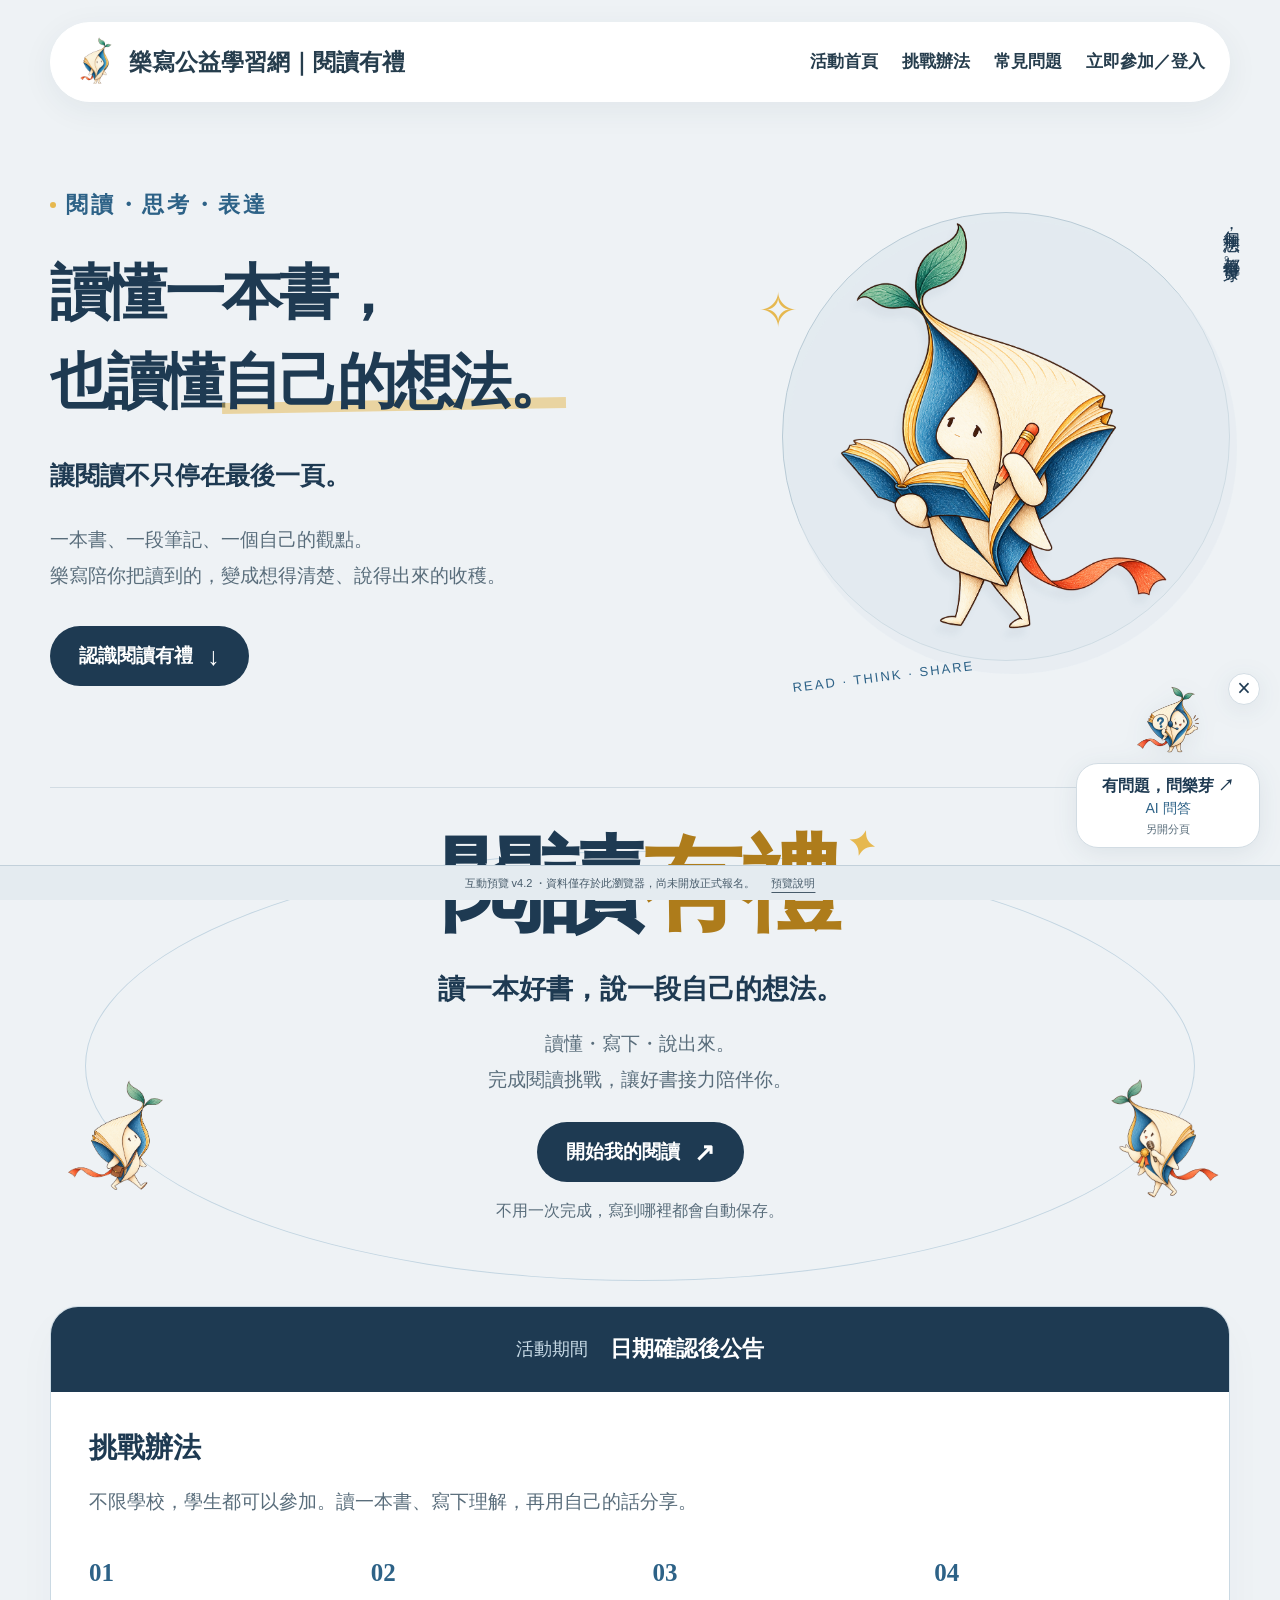
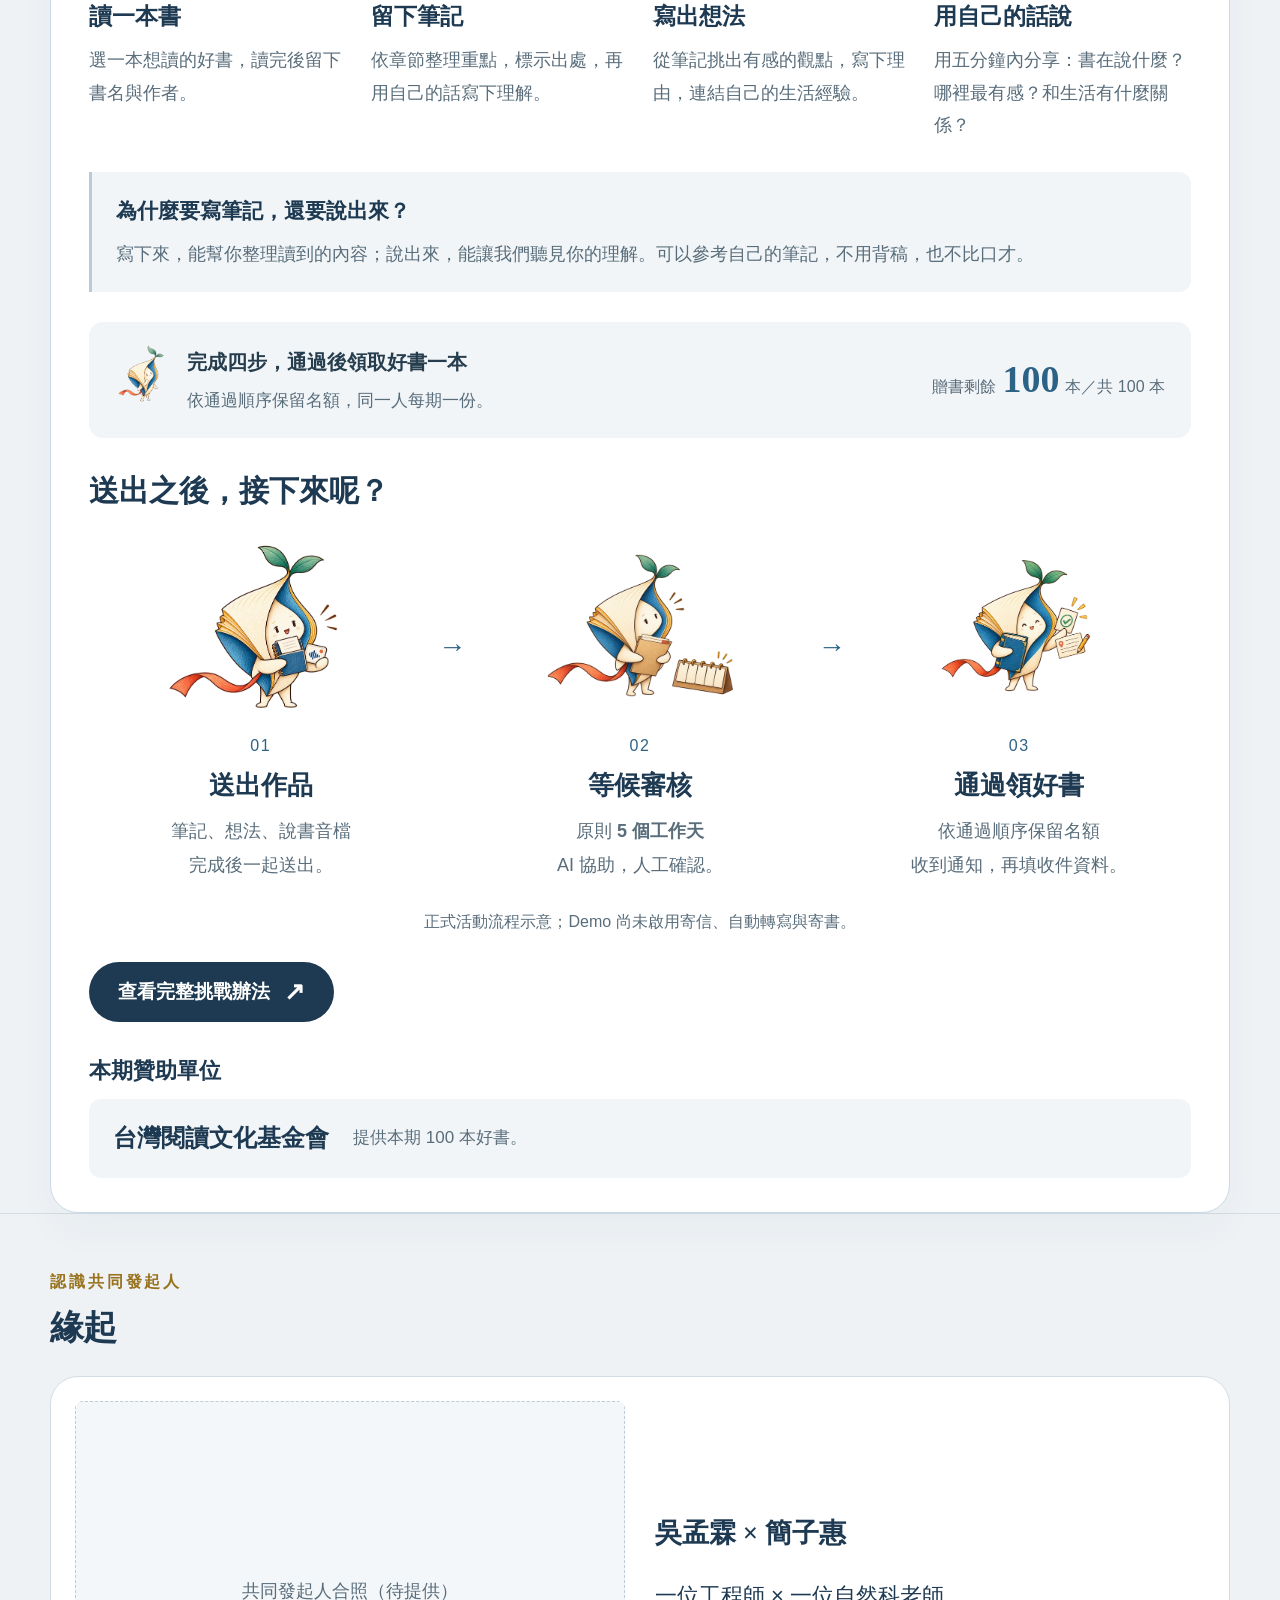
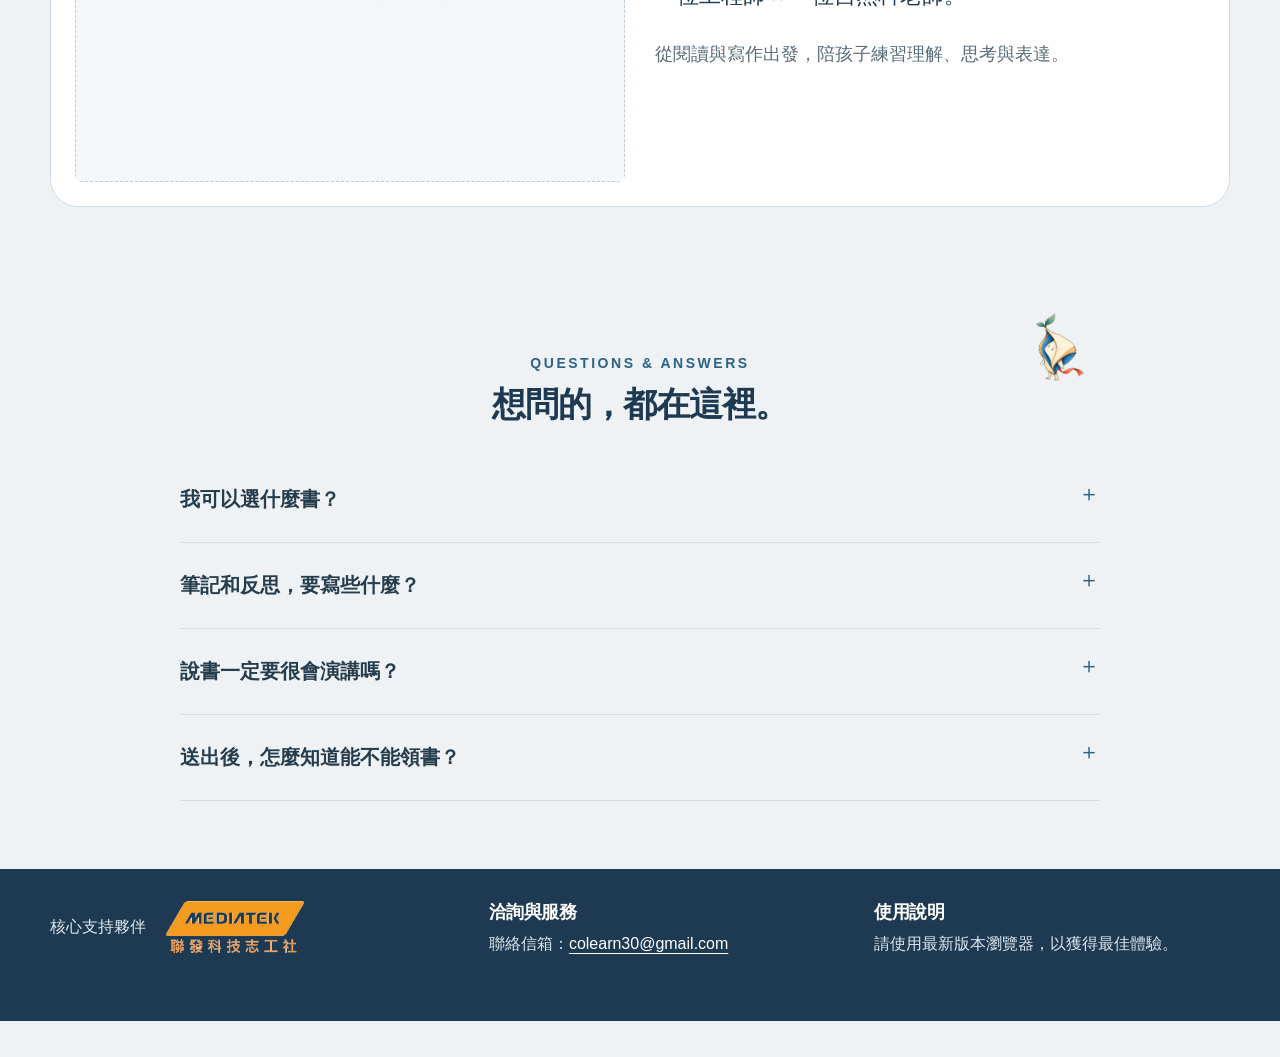
==== commit a221dbfd: "Apply shared capsule sizing to introduction button" ====
--- a/index.html
+++ b/index.html
@@ -1,4 +1,4 @@
-<!doctype html><html lang="zh-Hant"><head><meta charset="utf-8"><meta name="viewport" content="width=device-width,initial-scale=1"><meta name="description" content="樂寫公益學習網，陪你讀一本書、留下筆記、整理想法，再用自己的話說出來。"><meta name="theme-color" content="#1E3A52"><title>讀懂一本書，也讀懂自己的想法｜樂寫公益學習網</title><link rel="icon" href="img/leya-front.png"><link rel="stylesheet" href="styles.css"><link rel="stylesheet" href="refinement.css?v=20260925-matching-capsules"></head><body class="simple-campaign brand-first"><a class="skip" href="#main">跳到主要內容</a><header class="site-header shell"><a class="brand" href="index.html"><img src="img/leya-front.png" alt=""><span class="brand-title">樂寫公益學習網<span class="brand-event">｜閱讀有禮</span></span></a><button class="menu-toggle" aria-controls="main-nav" aria-expanded="false" aria-label="開啟選單"><span></span><span></span></button><nav id="main-nav" aria-label="主要導覽"><a href="index.html">活動首頁</a><a href="challenge-rules.html">挑戰辦法</a><a href="index.html#faq">常見問題</a><a href="my-challenge.html">立即參加／登入</a></nav></header><main id="main" data-campaign>
+<!doctype html><html lang="zh-Hant"><head><meta charset="utf-8"><meta name="viewport" content="width=device-width,initial-scale=1"><meta name="description" content="樂寫公益學習網，陪你讀一本書、留下筆記、整理想法，再用自己的話說出來。"><meta name="theme-color" content="#1E3A52"><title>讀懂一本書，也讀懂自己的想法｜樂寫公益學習網</title><link rel="icon" href="img/leya-front.png"><link rel="stylesheet" href="styles.css"><link rel="stylesheet" href="refinement.css?v=20260925-three-capsules"></head><body class="simple-campaign brand-first"><a class="skip" href="#main">跳到主要內容</a><header class="site-header shell"><a class="brand" href="index.html"><img src="img/leya-front.png" alt=""><span class="brand-title">樂寫公益學習網<span class="brand-event">｜閱讀有禮</span></span></a><button class="menu-toggle" aria-controls="main-nav" aria-expanded="false" aria-label="開啟選單"><span></span><span></span></button><nav id="main-nav" aria-label="主要導覽"><a href="index.html">活動首頁</a><a href="challenge-rules.html">挑戰辦法</a><a href="index.html#faq">常見問題</a><a href="my-challenge.html">立即參加／登入</a></nav></header><main id="main" data-campaign>
 <section class="brand-hero shell" aria-labelledby="brand-title">
 <div class="brand-message"><p class="eyebrow"><span></span>閱讀・思考・表達</p>
 <h1 id="brand-title"><span>讀懂一本書，</span><span>也讀懂<span class="brand-underline">自己的想法。</span></span></h1>
--- a/refinement.css
+++ b/refinement.css
@@ -155,6 +155,6 @@
 .rules-document .full-rules>.terms-grid{padding-top:24px}
 
 /* Matching homepage capsules: same height, type, arrow and content spacing. */
-.brand-first :is(.simple-intro,.rules-page-link) .btn{height:60px;min-height:60px;min-width:0;width:auto;padding:0 28px;gap:14px;justify-content:center;font-size:19px;line-height:1.5}
-.brand-first :is(.simple-intro,.rules-page-link) .btn>span[aria-hidden]{display:inline-block;flex:none;width:auto;height:auto;margin:0;padding:0;border:0;border-radius:0;background:transparent;color:inherit;font-size:25px;line-height:1}
-@media(max-width:760px){.brand-first :is(.simple-intro,.rules-page-link) .btn{font-size:18px}}
+.brand-first :is(.brand-message,.simple-intro,.rules-page-link) .btn{height:60px;min-height:60px;min-width:0;width:auto;padding:0 28px;gap:14px;justify-content:center;font-size:19px;line-height:1.5}
+.brand-first :is(.brand-message,.simple-intro,.rules-page-link) .btn>span[aria-hidden]{display:inline-block;flex:none;width:auto;height:auto;margin:0;padding:0;border:0;border-radius:0;background:transparent;color:inherit;font-size:25px;line-height:1}
+@media(max-width:760px){.brand-first :is(.brand-message,.simple-intro,.rules-page-link) .btn{font-size:18px}}
